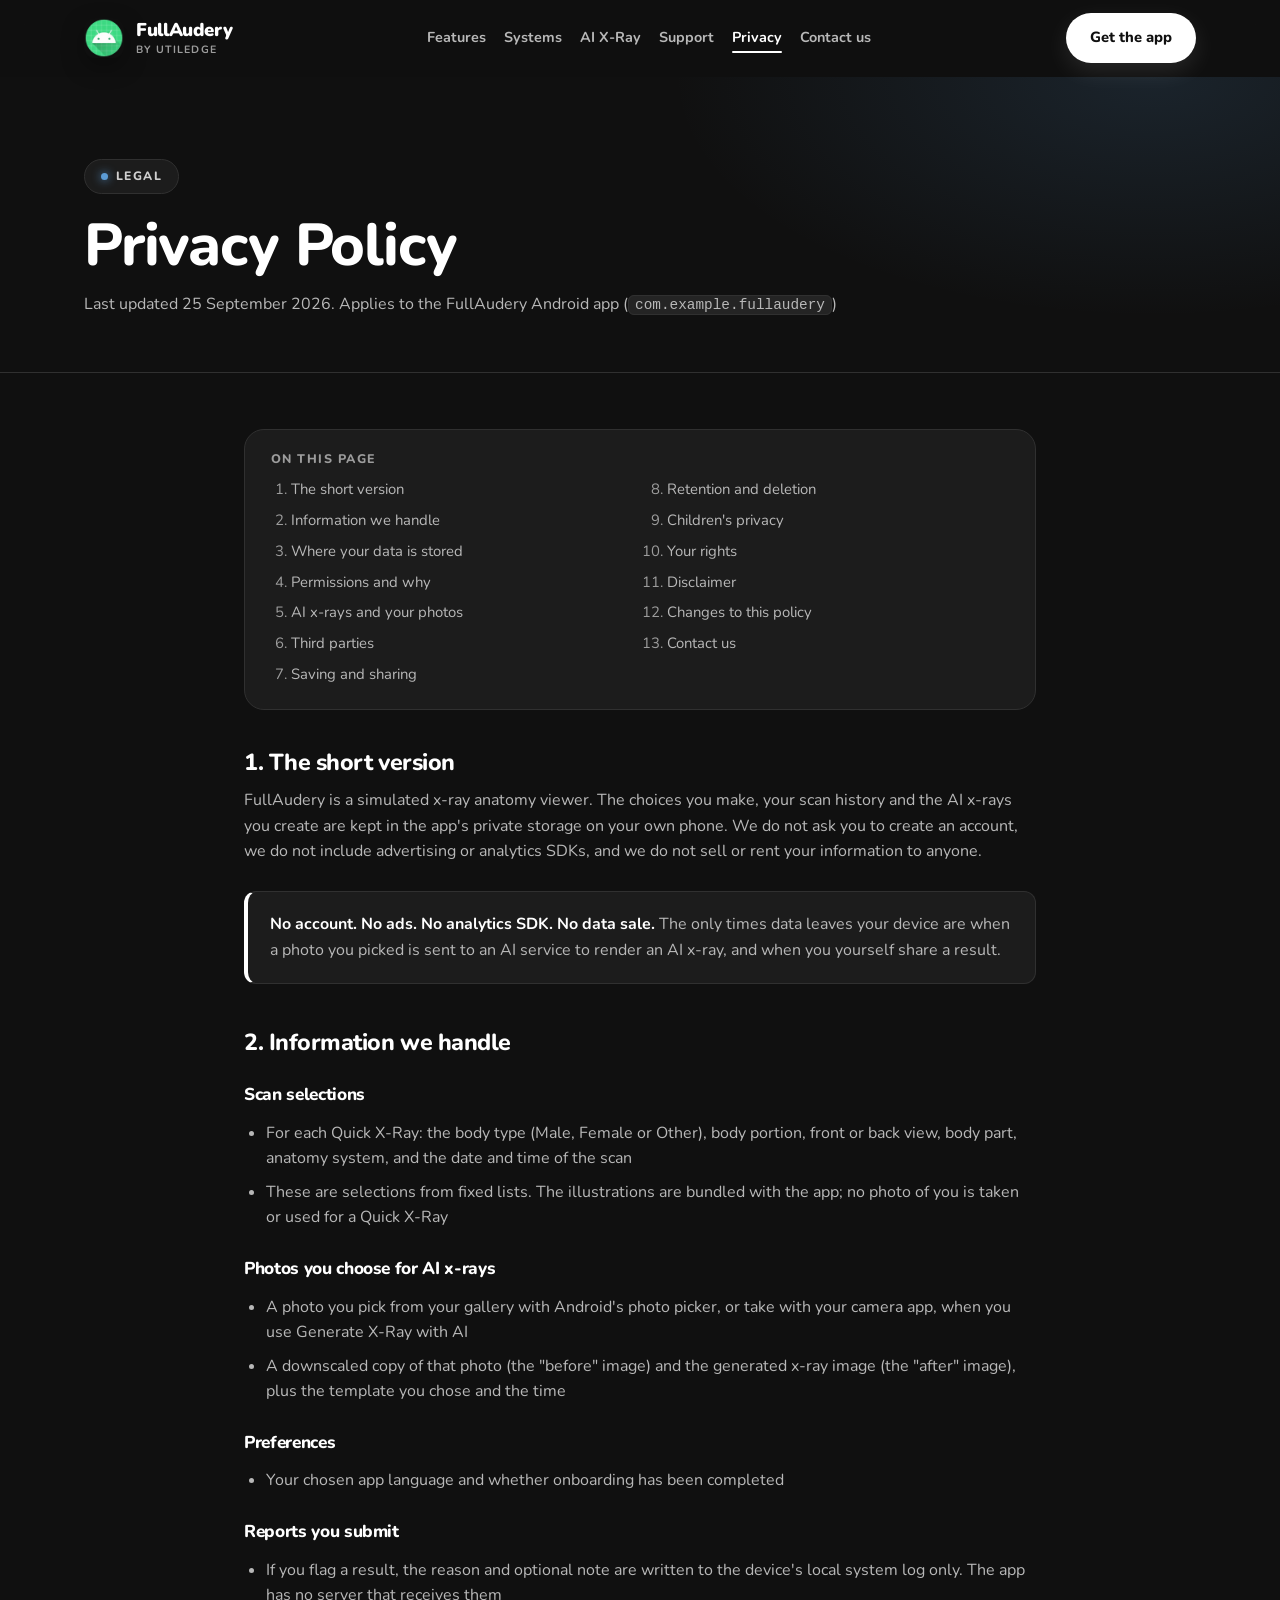
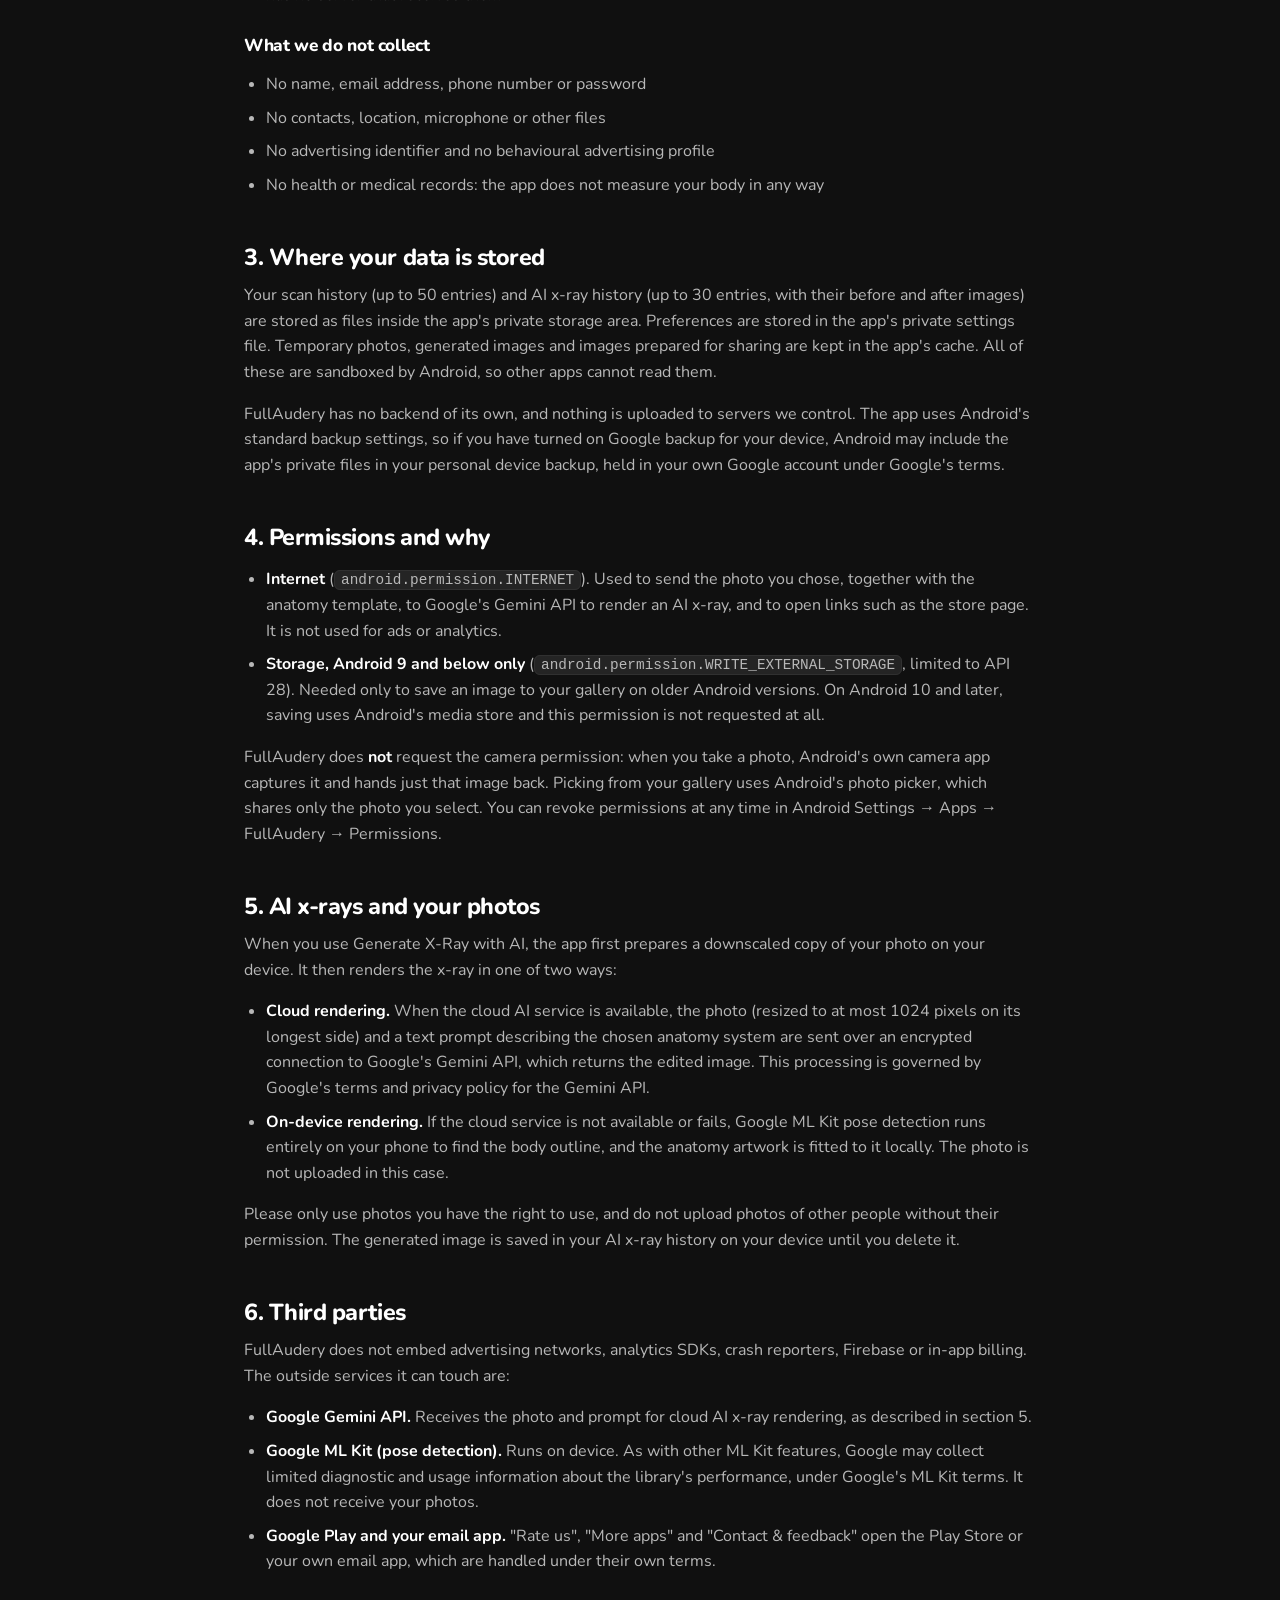
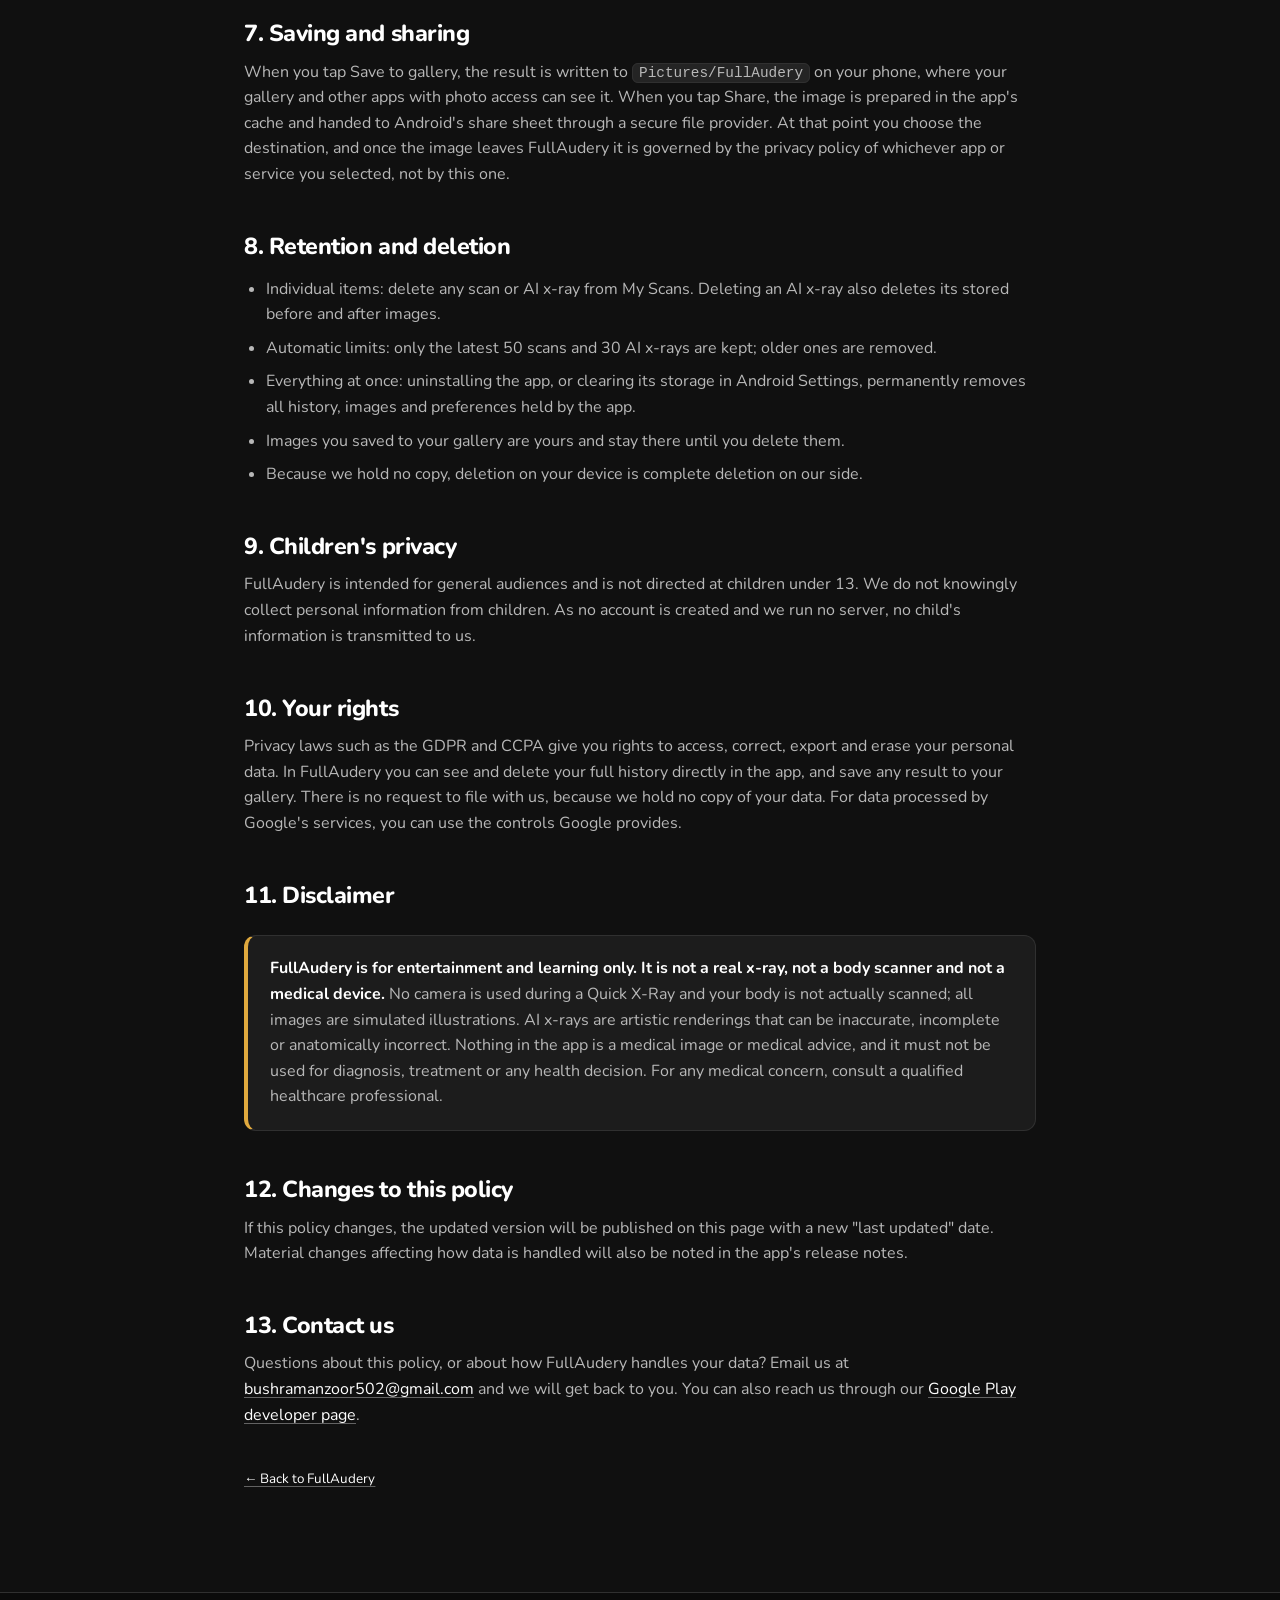
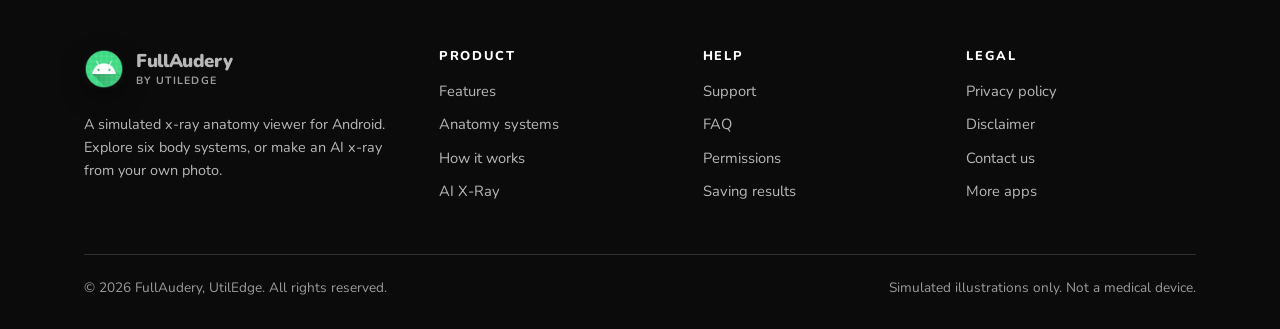
==== privacy.html @ 05b2e469 "Add FullAudery marketing website and privacy policy Co-Authored-By: Claude Opus 5.5 (1M context) <no" ====
<!DOCTYPE html>
<html lang="en">
<head>
<meta charset="utf-8">
<meta name="viewport" content="width=device-width, initial-scale=1">
<title>Privacy Policy for FullAudery</title>
<meta name="description" content="How FullAudery handles your data: scan history stored locally on your device, no account, no ads or analytics SDKs, and photos sent to an AI service only when you create an AI x-ray.">
<meta name="theme-color" content="#101010">
<meta name="color-scheme" content="dark">
<link rel="icon" href="assets/img/icons/launcher_round.png?v=1">
<link rel="apple-touch-icon" href="assets/img/icons/app_icon.png?v=1">
<meta property="og:type" content="article">
<meta property="og:title" content="Privacy Policy for FullAudery">
<meta property="og:description" content="What FullAudery stores, what it sends, and why.">
<meta property="og:image" content="assets/img/art/og.jpg?v=1">
<link rel="preconnect" href="https://fonts.googleapis.com">
<link rel="preconnect" href="https://fonts.gstatic.com" crossorigin>
<link href="https://fonts.googleapis.com/css2?family=Nunito:wght@400;500;600;700;800;900&amp;display=swap" rel="stylesheet">
<link rel="stylesheet" href="assets/css/style.css?v=1">
</head>
<body>

<a class="skip-link" href="#pp-summary">Skip to content</a>

<header class="site-header">
  <div class="wrap nav">
    <a class="brand" href="index.html">
      <img src="assets/img/icons/launcher_round.png?v=1" alt="" width="40" height="40">
      <span class="brand-name">FullAudery<small>by UtilEdge</small></span>
    </a>

    <nav aria-label="Main">
    <ul class="nav-links" id="navLinks">
      <li><a href="index.html#features">Features</a></li>
      <li><a href="index.html#screens">Systems</a></li>
      <li><a href="index.html#ai">AI X-Ray</a></li>
      <li><a href="index.html#support">Support</a></li>
      <li><a href="privacy.html" aria-current="page">Privacy</a></li>
      <li><a href="index.html#contact">Contact us</a></li>
    </ul>
    </nav>

    <div class="nav-cta">
      <a class="btn btn-primary btn-sm" href="https://play.google.com/store/apps/developer?id=UtilEdge" target="_blank" rel="noopener">Get the app</a>
      <button class="nav-toggle" type="button" aria-label="Menu" aria-controls="navLinks" aria-expanded="false"><span></span></button>
    </div>
  </div>
</header>

<main>

<section class="page-head" id="top">
  <div class="wrap">
    <span class="eyebrow">Legal</span>
    <h1>Privacy Policy</h1>
    <p>Last updated 25 September 2026. Applies to the FullAudery Android app
       (<code>com.example.fullaudery</code>)</p>
  </div>
</section>

<section style="padding-top:clamp(36px,5vw,56px);">
  <div class="wrap doc">

    <nav class="toc" aria-labelledby="toc-title">
      <h2 id="toc-title">On this page</h2>
      <ol>
        <li><a href="#pp-summary">The short version</a></li>
        <li><a href="#pp-collect">Information we handle</a></li>
        <li><a href="#pp-storage">Where your data is stored</a></li>
        <li><a href="#pp-permissions">Permissions and why</a></li>
        <li><a href="#pp-ai">AI x-rays and your photos</a></li>
        <li><a href="#pp-thirdparty">Third parties</a></li>
        <li><a href="#pp-sharing">Saving and sharing</a></li>
        <li><a href="#pp-retention">Retention and deletion</a></li>
        <li><a href="#pp-children">Children's privacy</a></li>
        <li><a href="#pp-rights">Your rights</a></li>
        <li><a href="#disclaimer">Disclaimer</a></li>
        <li><a href="#pp-changes">Changes to this policy</a></li>
        <li><a href="#pp-contact">Contact us</a></li>
      </ol>
    </nav>

    <h2 id="pp-summary">1. The short version</h2>
    <p>
      FullAudery is a simulated x-ray anatomy viewer. The choices you make, your scan history and the
      AI x-rays you create are kept in the app's private storage on your own phone. We do not ask you to
      create an account, we do not include advertising or analytics SDKs, and we do not sell or rent your
      information to anyone.
    </p>

    <div class="callout">
      <p><strong>No account. No ads. No analytics SDK. No data sale.</strong> The only times data leaves
      your device are when a photo you picked is sent to an AI service to render an AI x-ray, and when you
      yourself share a result.</p>
    </div>

    <h2 id="pp-collect">2. Information we handle</h2>

    <h3>Scan selections</h3>
    <ul>
      <li>For each Quick X-Ray: the body type (Male, Female or Other), body portion, front or back view,
          body part, anatomy system, and the date and time of the scan</li>
      <li>These are selections from fixed lists. The illustrations are bundled with the app; no photo of
          you is taken or used for a Quick X-Ray</li>
    </ul>

    <h3>Photos you choose for AI x-rays</h3>
    <ul>
      <li>A photo you pick from your gallery with Android's photo picker, or take with your camera app,
          when you use Generate X-Ray with AI</li>
      <li>A downscaled copy of that photo (the "before" image) and the generated x-ray image (the "after"
          image), plus the template you chose and the time</li>
    </ul>

    <h3>Preferences</h3>
    <ul>
      <li>Your chosen app language and whether onboarding has been completed</li>
    </ul>

    <h3>Reports you submit</h3>
    <ul>
      <li>If you flag a result, the reason and optional note are written to the device's local system log
          only. The app has no server that receives them</li>
    </ul>

    <h3>What we do not collect</h3>
    <ul>
      <li>No name, email address, phone number or password</li>
      <li>No contacts, location, microphone or other files</li>
      <li>No advertising identifier and no behavioural advertising profile</li>
      <li>No health or medical records: the app does not measure your body in any way</li>
    </ul>

    <h2 id="pp-storage">3. Where your data is stored</h2>
    <p>
      Your scan history (up to 50 entries) and AI x-ray history (up to 30 entries, with their before and
      after images) are stored as files inside the app's private storage area. Preferences are stored in the
      app's private settings file. Temporary photos, generated images and images prepared for sharing are
      kept in the app's cache. All of these are sandboxed by Android, so other apps cannot read them.
    </p>
    <p>
      FullAudery has no backend of its own, and nothing is uploaded to servers we control. The app
      uses Android's standard backup settings, so if you have turned on Google backup for your device,
      Android may include the app's private files in your personal device backup, held in your own
      Google account under Google's terms.
    </p>

    <h2 id="pp-permissions">4. Permissions and why</h2>
    <ul>
      <li><strong>Internet</strong> (<code>android.permission.INTERNET</code>). Used to send the photo you
          chose, together with the anatomy template, to Google's Gemini API to render an AI x-ray, and to
          open links such as the store page. It is not used for ads or analytics.</li>
      <li><strong>Storage, Android 9 and below only</strong>
          (<code>android.permission.WRITE_EXTERNAL_STORAGE</code>, limited to API 28). Needed only to save
          an image to your gallery on older Android versions. On Android 10 and later, saving uses
          Android's media store and this permission is not requested at all.</li>
    </ul>
    <p>
      FullAudery does <strong>not</strong> request the camera permission: when you take a photo, Android's
      own camera app captures it and hands just that image back. Picking from your gallery uses Android's
      photo picker, which shares only the photo you select. You can revoke permissions at any time in
      Android Settings → Apps → FullAudery → Permissions.
    </p>

    <h2 id="pp-ai">5. AI x-rays and your photos</h2>
    <p>
      When you use Generate X-Ray with AI, the app first prepares a downscaled copy of your photo on your
      device. It then renders the x-ray in one of two ways:
    </p>
    <ul>
      <li><strong>Cloud rendering.</strong> When the cloud AI service is available, the photo (resized to at
          most 1024 pixels on its longest side) and a text prompt describing the chosen anatomy system are
          sent over an encrypted connection to Google's Gemini API, which returns the edited image. This
          processing is governed by Google's terms and privacy policy for the Gemini API.</li>
      <li><strong>On-device rendering.</strong> If the cloud service is not available or fails, Google ML
          Kit pose detection runs entirely on your phone to find the body outline, and the anatomy artwork
          is fitted to it locally. The photo is not uploaded in this case.</li>
    </ul>
    <p>
      Please only use photos you have the right to use, and do not upload photos of other people without
      their permission. The generated image is saved in your AI x-ray history on your device until you delete it.
    </p>

    <h2 id="pp-thirdparty">6. Third parties</h2>
    <p>
      FullAudery does not embed advertising networks, analytics SDKs, crash reporters, Firebase or in-app
      billing. The outside services it can touch are:
    </p>
    <ul>
      <li><strong>Google Gemini API.</strong> Receives the photo and prompt for cloud AI x-ray rendering, as
          described in section 5.</li>
      <li><strong>Google ML Kit (pose detection).</strong> Runs on device. As with other ML Kit features,
          Google may collect limited diagnostic and usage information about the library's performance, under
          Google's ML Kit terms. It does not receive your photos.</li>
      <li><strong>Google Play and your email app.</strong> "Rate us", "More apps" and "Contact &amp;
          feedback" open the Play Store or your own email app, which are handled under their own terms.</li>
    </ul>

    <h2 id="pp-sharing">7. Saving and sharing</h2>
    <p>
      When you tap Save to gallery, the result is written to <code>Pictures/FullAudery</code> on your
      phone, where your gallery and other apps with photo access can see it. When you tap Share, the image is
      prepared in the app's cache and handed to Android's share sheet through a secure file provider. At that
      point you choose the destination, and once the image leaves FullAudery it is governed by the privacy
      policy of whichever app or service you selected, not by this one.
    </p>

    <h2 id="pp-retention">8. Retention and deletion</h2>
    <ul>
      <li>Individual items: delete any scan or AI x-ray from My Scans. Deleting an AI x-ray also deletes its
          stored before and after images.</li>
      <li>Automatic limits: only the latest 50 scans and 30 AI x-rays are kept; older ones are removed.</li>
      <li>Everything at once: uninstalling the app, or clearing its storage in Android Settings, permanently
          removes all history, images and preferences held by the app.</li>
      <li>Images you saved to your gallery are yours and stay there until you delete them.</li>
      <li>Because we hold no copy, deletion on your device is complete deletion on our side.</li>
    </ul>

    <h2 id="pp-children">9. Children's privacy</h2>
    <p>
      FullAudery is intended for general audiences and is not directed at children under 13. We do not
      knowingly collect personal information from children. As no account is created and we run no server,
      no child's information is transmitted to us.
    </p>

    <h2 id="pp-rights">10. Your rights</h2>
    <p>
      Privacy laws such as the GDPR and CCPA give you rights to access, correct, export and erase your
      personal data. In FullAudery you can see and delete your full history directly in the app, and save
      any result to your gallery. There is no request to file with us, because we hold no copy of your data.
      For data processed by Google's services, you can use the controls Google provides.
    </p>

    <h2 id="disclaimer">11. Disclaimer</h2>
    <div class="callout warn">
      <p>
        <strong>FullAudery is for entertainment and learning only. It is not a real x-ray, not a body
        scanner and not a medical device.</strong> No camera is used during a Quick X-Ray and your body is not
        actually scanned; all images are simulated illustrations. AI x-rays are artistic renderings that can
        be inaccurate, incomplete or anatomically incorrect. Nothing in the app is a medical image or medical
        advice, and it must not be used for diagnosis, treatment or any health decision. For any medical
        concern, consult a qualified healthcare professional.
      </p>
    </div>

    <h2 id="pp-changes">12. Changes to this policy</h2>
    <p>
      If this policy changes, the updated version will be published on this page with a new "last updated"
      date. Material changes affecting how data is handled will also be noted in the app's release notes.
    </p>

    <h2 id="pp-contact">13. Contact us</h2>
    <p>
      Questions about this policy, or about how FullAudery handles your data?
      Email us at <a href="mailto:bushramanzoor502@gmail.com">bushramanzoor502@gmail.com</a> and we
      will get back to you. You can also reach us through our
      <a href="https://play.google.com/store/apps/developer?id=UtilEdge" target="_blank" rel="noopener">Google Play developer page</a>.
    </p>

    <p class="note-small" style="margin-top:40px;">
      <a href="index.html">← Back to FullAudery</a>
    </p>

  </div>
</section>

</main>

<footer class="site-footer">
  <div class="wrap">
    <div class="footer-grid">
      <div>
        <a class="brand" href="index.html">
          <img src="assets/img/icons/launcher_round.png?v=1" alt="" width="40" height="40">
          <span class="brand-name">FullAudery<small>by UtilEdge</small></span>
        </a>
        <p class="footer-about">
          A simulated x-ray anatomy viewer for Android. Explore six body systems, or make an
          AI x-ray from your own photo.
        </p>
      </div>

      <div>
        <h2>Product</h2>
        <ul>
          <li><a href="index.html#features">Features</a></li>
          <li><a href="index.html#screens">Anatomy systems</a></li>
          <li><a href="index.html#how">How it works</a></li>
          <li><a href="index.html#ai">AI X-Ray</a></li>
        </ul>
      </div>

      <div>
        <h2>Help</h2>
        <ul>
          <li><a href="index.html#support">Support</a></li>
          <li><a href="index.html#faq">FAQ</a></li>
          <li><a href="index.html#permissions">Permissions</a></li>
          <li><a href="index.html#save">Saving results</a></li>
        </ul>
      </div>

      <div>
        <h2>Legal</h2>
        <ul>
          <li><a href="privacy.html">Privacy policy</a></li>
          <li><a href="privacy.html#disclaimer">Disclaimer</a></li>
          <li><a href="index.html#contact">Contact us</a></li>
          <li><a href="https://play.google.com/store/apps/developer?id=UtilEdge" target="_blank" rel="noopener">More apps</a></li>
        </ul>
      </div>
    </div>

    <div class="footer-bottom">
      <span>© <span data-year>2026</span> FullAudery, UtilEdge. All rights reserved.</span>
      <span>Simulated illustrations only. Not a medical device.</span>
    </div>
  </div>
</footer>

<a class="to-top" href="#top" aria-label="Back to top">↑</a>

<script src="assets/js/main.js?v=1"></script>
</body>
</html>
---- assets/css/style.css ----
/* =========================================================================
   FullAudery — website styles
   Palette mirrors the Android app (ui/theme/Color.kt + Theme.kt). The app
   ships one dark colour scheme (darkColorScheme), so the site is dark too;
   the one light surface is LightGrey, the app's "anatomyPanel".
   ========================================================================= */

:root {
  color-scheme: dark;

  /* Core app palette (Color.kt) */
  --near-black:  #101010;   /* NearBlack  - background */
  --dark-grey:   #1C1C1C;   /* DarkGrey   - surface / surfaceVariant */
  --border-grey: #303030;   /* BorderGrey - outline */
  --medium-grey: #B8B8B8;   /* MediumGrey - onSurfaceVariant / secondary */
  --light-grey:  #D0D0D0;   /* LightGrey  - tertiary / anatomyPanel */
  --white:       #FFFFFF;   /* PureWhite  - primary / onBackground */

  /* IllustrationColors - used ONLY on badges and art, like the app */
  --teal:    #3FA9A0;
  --coral:   #E8767A;
  --amber:   #E0A93E;
  --sky:     #5B9BD5;
  --violet:  #8B7BD8;
  --sage:    #6FAE7C;
  --crimson: #D64545;
  --tan:     #C98A54;

  /* Semantic aliases */
  --bg:        var(--near-black);
  --bg-deep:   #0B0B0B;
  --surface:   var(--dark-grey);
  --surface-2: #242424;
  --line:      var(--border-grey);
  --ink:       var(--white);
  --ink-soft:  var(--medium-grey);   /* 10.1:1 on #101010 */
  --muted:     #9C9C9C;              /*  7.0:1 on #101010 */

  --card-shadow:    0 22px 48px rgba(0, 0, 0, .55);
  --card-shadow-sm: 0 8px 22px rgba(0, 0, 0, .35);

  --radius-sm: 12px;
  --radius:    20px;
  --radius-lg: 28px;
  --radius-pill: 999px;

  --maxw: 1160px;
  --gutter: 24px;
}

/* ---------- Reset ---------- */
*, *::before, *::after { box-sizing: border-box; }
html { scroll-behavior: smooth; -webkit-text-size-adjust: 100%; }
body {
  margin: 0;
  font-family: "Nunito", -apple-system, BlinkMacSystemFont, "Segoe UI", Roboto, "Helvetica Neue", Arial, sans-serif;
  color: var(--ink);
  background: var(--bg);
  line-height: 1.6;
  font-size: 16px;
  overflow-x: hidden;
}
img { max-width: 100%; height: auto; display: block; }
a { color: var(--white); text-decoration: underline; text-decoration-color: rgba(255,255,255,.35); text-underline-offset: 3px; }
a:hover { text-decoration-color: var(--white); }
.nav-links a, .brand, .btn, .site-footer a, .toc a, .to-top, .skip-link, .contact-address { text-decoration: none; }

h1, h2, h3, h4 { margin: 0 0 .5em; line-height: 1.15; font-weight: 800; letter-spacing: -.02em; }
h1 { font-size: clamp(2.2rem, 5.4vw, 3.7rem); }
h2 { font-size: clamp(1.75rem, 3.6vw, 2.6rem); }
h3 { font-size: 1.2rem; }
p  { margin: 0 0 1em; }
code { font-size: .9em; background: var(--surface-2); border: 1px solid var(--line); padding: 1px 6px; border-radius: 6px; word-break: break-all; }

:focus-visible { outline: 3px solid var(--white); outline-offset: 3px; border-radius: 6px; }

/* ---------- Layout helpers ---------- */
.wrap { width: 100%; max-width: var(--maxw); margin-inline: auto; padding-inline: var(--gutter); }
section { padding: clamp(56px, 8vw, 104px) 0; }
.section-head { text-align: center; max-width: 680px; margin: 0 auto clamp(32px, 5vw, 56px); }
.section-head p { color: var(--ink-soft); font-size: 1.05rem; margin-bottom: 0; }

.eyebrow {
  display: inline-flex; align-items: center; gap: 8px;
  background: var(--surface); color: var(--light-grey);
  font-size: .76rem; font-weight: 800; letter-spacing: .12em; text-transform: uppercase;
  padding: 7px 16px; border-radius: var(--radius-pill);
  margin-bottom: 18px; border: 1px solid var(--line);
}
.eyebrow::before { content: ""; width: 7px; height: 7px; border-radius: 50%; background: var(--sky); box-shadow: 0 0 10px var(--sky); }
.lede { font-size: 1.14rem; color: var(--ink-soft); }

/* ---------- Buttons (primary = PureWhite on NearBlack, like the app) ---------- */
.btn {
  display: inline-flex; align-items: center; justify-content: center; gap: 10px;
  font: inherit; font-weight: 800; font-size: 1rem;
  padding: 15px 30px; border-radius: var(--radius-pill);
  border: 2px solid transparent; cursor: pointer;
  transition: transform .18s ease, box-shadow .18s ease, background .18s ease, color .18s ease, border-color .18s ease;
  white-space: nowrap;
}
.btn-primary { background: var(--white); color: var(--near-black); border: 0; padding: 17px 32px; box-shadow: 0 8px 24px rgba(255,255,255,.10); }
.btn-primary:hover { transform: translateY(-2px); background: var(--light-grey); color: var(--near-black); box-shadow: 0 12px 30px rgba(255,255,255,.16); }
.btn-ghost { background: var(--surface); color: var(--white); border-color: var(--line); }
.btn-ghost:hover { transform: translateY(-2px); border-color: var(--medium-grey); color: var(--white); }
.btn-sm { padding: 11px 22px; font-size: .92rem; }
.btn-primary.btn-sm { padding: 13px 24px; }

/* ---------- Header ---------- */
.site-header {
  position: sticky; top: 0; z-index: 60;
  background: rgba(16, 16, 16, .82);
  backdrop-filter: saturate(160%) blur(14px);
  -webkit-backdrop-filter: saturate(160%) blur(14px);
  border-bottom: 1px solid transparent;
  transition: border-color .25s ease, box-shadow .25s ease;
}
.site-header.is-stuck { border-bottom-color: var(--line); box-shadow: 0 8px 24px rgba(0,0,0,.4); }
.nav { display: flex; align-items: center; justify-content: space-between; gap: 16px; min-height: 76px; }
.brand { display: inline-flex; align-items: center; gap: 12px; color: var(--ink); font-weight: 900; font-size: 1.16rem; letter-spacing: -.02em; flex: 0 0 auto; }
.brand img { width: 40px; height: 40px; border-radius: 11px; box-shadow: var(--card-shadow-sm); }
.brand-name { display: block; line-height: 1.15; white-space: nowrap; }
.brand-name small { display: block; margin-top: 2px; font-size: .66rem; font-weight: 700; color: var(--muted); letter-spacing: .1em; text-transform: uppercase; }

.nav-links { display: flex; align-items: center; gap: 26px; list-style: none; margin: 0; padding: 0; }
.nav-links a { color: var(--ink-soft); font-weight: 700; font-size: .95rem; position: relative; white-space: nowrap; }
.nav-links a::after { content: ""; position: absolute; left: 0; right: 100%; bottom: -6px; height: 2px; background: var(--white); border-radius: 2px; transition: right .22s ease; }
.nav-links a:hover, .nav-links a[aria-current="page"] { color: var(--ink); }
.nav-links a:hover::after, .nav-links a[aria-current="page"]::after { right: 0; }
.nav-cta { display: flex; align-items: center; gap: 12px; }

.nav-toggle { display: none; background: var(--surface); border: 1px solid var(--line); width: 44px; height: 44px; border-radius: 12px; cursor: pointer; align-items: center; justify-content: center; }
.nav-toggle span { display: block; width: 19px; height: 2px; background: var(--ink); border-radius: 2px; position: relative; transition: background .2s; }
.nav-toggle span::before, .nav-toggle span::after { content: ""; position: absolute; left: 0; width: 19px; height: 2px; background: var(--ink); border-radius: 2px; transition: transform .22s ease, top .22s ease; }
.nav-toggle span::before { top: -6px; }
.nav-toggle span::after  { top: 6px; }
.nav-toggle[aria-expanded="true"] span { background: transparent; }
.nav-toggle[aria-expanded="true"] span::before { top: 0; transform: rotate(45deg); }
.nav-toggle[aria-expanded="true"] span::after  { top: 0; transform: rotate(-45deg); }

/* ---------- Hero ---------- */
.hero { position: relative; padding-top: clamp(40px, 6vw, 72px); padding-bottom: clamp(56px, 8vw, 96px); overflow: hidden;
  background:
    radial-gradient(900px 520px at 85% 10%, rgba(91,155,213,.16), transparent 60%),
    radial-gradient(700px 480px at 0% 100%, rgba(139,123,216,.10), transparent 60%),
    var(--bg); }
.hero::before { /* faint scan grid */
  content: ""; position: absolute; inset: 0; pointer-events: none; opacity: .5;
  background-image: linear-gradient(rgba(255,255,255,.035) 1px, transparent 1px), linear-gradient(90deg, rgba(255,255,255,.035) 1px, transparent 1px);
  background-size: 44px 44px;
  -webkit-mask-image: radial-gradient(ellipse at 70% 40%, #000 20%, transparent 70%);
          mask-image: radial-gradient(ellipse at 70% 40%, #000 20%, transparent 70%);
}
.hero-grid { position: relative; z-index: 2; display: grid; grid-template-columns: 1.05fr .95fr; gap: clamp(28px, 5vw, 64px); align-items: center; }
.hero h1 { margin-bottom: .35em; }
.hero h1 .accent { background: linear-gradient(90deg, var(--white), var(--sky)); -webkit-background-clip: text; background-clip: text; color: transparent; }
.hero-actions { display: flex; flex-wrap: wrap; gap: 14px; margin: 28px 0 24px; }
.hero-points { list-style: none; margin: 0; padding: 0; display: flex; flex-wrap: wrap; gap: 10px 22px; }
.hero-points li { display: flex; align-items: center; gap: 8px; font-size: .93rem; font-weight: 700; color: var(--ink-soft); }
.hero-points li::before { content: "✓"; display: grid; place-items: center; width: 20px; height: 20px; border-radius: 50%; background: var(--surface-2); border: 1px solid var(--line); color: var(--white); font-size: .7rem; font-weight: 900; }
.hero-stats { display: flex; gap: 30px; margin-top: 34px; flex-wrap: wrap; }
.hero-stats .stat strong { display: block; font-size: 1.7rem; color: var(--white); letter-spacing: -.03em; }
.hero-stats .stat span { font-size: .84rem; color: var(--muted); font-weight: 700; }

/* ---------- Phone frame ---------- */
.phone { position: relative; width: 100%; max-width: 310px; margin-inline: auto; background: #050505; border-radius: 42px; padding: 10px;
  box-shadow: 0 34px 70px rgba(0,0,0,.7), 0 0 0 1px var(--line), 0 0 60px rgba(91,155,213,.12); }
.phone::before { content: ""; position: absolute; top: 18px; left: 50%; transform: translateX(-50%); width: 92px; height: 7px; border-radius: 99px; background: rgba(255,255,255,.18); z-index: 3; }
.phone img { width: 100%; border-radius: 33px; display: block; aspect-ratio: 2 / 3; object-fit: cover; }
.phone-hero { transform: rotate(-1.4deg); }
.phone-float { animation: floaty 6.5s ease-in-out infinite; }
@keyframes floaty { 0%, 100% { transform: rotate(-1.4deg) translateY(0); } 50% { transform: rotate(-1.4deg) translateY(-14px); } }

/* scanning line over the hero phone */
.scanline { position: absolute; left: 10px; right: 10px; top: 10px; bottom: 10px; border-radius: 33px; overflow: hidden; pointer-events: none; z-index: 2; }
.scanline::after { content: ""; position: absolute; left: 0; right: 0; height: 70px; top: -70px;
  background: linear-gradient(180deg, transparent, rgba(91,155,213,.35) 80%, rgba(255,255,255,.8) 100%);
  animation: scan 4.2s cubic-bezier(.45,0,.55,1) infinite; }
@keyframes scan { 0% { top: -70px; } 100% { top: 100%; } }

.hero-badge { position: absolute; z-index: 5; background: rgba(28,28,28,.92); border: 1px solid var(--line); border-radius: 16px; padding: 11px 15px; box-shadow: var(--card-shadow); display: flex; align-items: center; gap: 10px; backdrop-filter: blur(8px); text-align: left; }
.hero-badge img { width: 32px; height: 32px; object-fit: contain; }
.hero-badge b { display: block; font-size: .95rem; line-height: 1.1; }
.hero-badge small { color: var(--muted); font-size: .72rem; font-weight: 700; }
.badge-a { top: 14%; left: -26px; }
.badge-b { bottom: 14%; right: -22px; }

/* ---------- Feature grid ---------- */
.feature-grid { display: grid; grid-template-columns: repeat(3, minmax(0, 1fr)); grid-auto-rows: 1fr; gap: 22px; }
.f-card { background: var(--surface); border: 1px solid var(--line); border-radius: var(--radius); padding: 26px 24px; box-shadow: var(--card-shadow-sm);
  transition: transform .22s ease, box-shadow .22s ease, border-color .22s ease; position: relative; overflow: hidden; display: flex; flex-direction: column; }
.f-card::after { content: ""; position: absolute; inset: auto -40px -60px auto; width: 150px; height: 150px; border-radius: 50%; background: var(--accent, var(--sky)); opacity: .08; transition: transform .3s ease, opacity .3s ease; }
.f-card:hover { transform: translateY(-6px); box-shadow: var(--card-shadow); border-color: var(--accent, var(--medium-grey)); }
.f-card:hover::after { transform: scale(1.18); opacity: .14; }
.f-card > * { position: relative; z-index: 1; }
.f-icon { width: 56px; height: 56px; border-radius: 17px; display: grid; place-items: center; margin-bottom: 18px;
  background: color-mix(in srgb, var(--accent, var(--sky)) 18%, var(--surface)); border: 1px solid color-mix(in srgb, var(--accent, var(--sky)) 40%, transparent); color: var(--accent, var(--sky)); }
.f-icon img { width: 100%; height: 100%; max-width: 40px; max-height: 40px; object-fit: contain; }
.f-icon svg { width: 28px; height: 28px; }
.f-card h3 { margin-bottom: .4em; }
.f-card p { color: var(--ink-soft); font-size: .95rem; margin-bottom: 16px; }
.f-tag { display: inline-block; margin-top: auto; align-self: flex-start;
  font-size: .72rem; font-weight: 900; letter-spacing: .08em; text-transform: uppercase; color: var(--light-grey);
  background: var(--surface-2); border: 1px solid var(--line); padding: 5px 12px; border-radius: var(--radius-pill); }

.t-teal   { --accent: var(--teal); }
.t-coral  { --accent: var(--coral); }
.t-amber  { --accent: var(--amber); }
.t-sky    { --accent: var(--sky); }
.t-violet { --accent: var(--violet); }
.t-sage   { --accent: var(--sage); }
.t-crimson{ --accent: var(--crimson); }
.t-tan    { --accent: var(--tan); }

/* ---------- Anatomy systems showcase (LightGrey anatomy panel, as in the app) ---------- */
.screens { background: linear-gradient(180deg, var(--bg) 0%, var(--bg-deep) 100%); }
.screens .wrap { max-width: 1240px; }
.screens-grid { display: flex; flex-wrap: wrap; justify-content: center; align-items: flex-start; gap: 24px; }
.screen-item { margin: 0; text-align: center; flex: 0 1 calc((100% - 5 * 24px) / 6); max-width: 190px; min-width: 0; }
.panel { background: var(--light-grey); border-radius: 22px; padding: 12px 8px 4px; border: 1px solid var(--line); box-shadow: var(--card-shadow-sm); transition: transform .22s ease; }
.screen-item:hover .panel { transform: translateY(-5px); }
.panel img { width: 100%; aspect-ratio: 390 / 648; object-fit: contain; }
.screen-item figcaption { margin-top: 14px; }
.screen-item h3 { margin: 0 0 3px; font-size: 1rem; display: flex; align-items: center; justify-content: center; gap: 7px; }
.screen-item h3 .sw { width: 9px; height: 9px; border-radius: 50%; background: var(--accent); }
.screen-item p { color: var(--muted); font-size: .84rem; margin: 0; min-height: 2.6em; }

/* ---------- Compare (before / after slider) ---------- */
.compare { position: relative; max-width: 330px; margin-inline: auto; border-radius: 28px; overflow: hidden; background: var(--light-grey); border: 1px solid var(--line); box-shadow: var(--card-shadow); aspect-ratio: 390 / 648; user-select: none; }
.compare img { position: absolute; inset: 0; width: 100%; height: 100% !important; object-fit: contain; }
.compare .after { clip-path: inset(0 0 0 var(--pos, 50%)); }
.compare .divider { position: absolute; top: 0; bottom: 0; left: var(--pos, 50%); width: 2px; background: var(--near-black); transform: translateX(-1px); pointer-events: none; }
.compare .divider::after { content: "⟷"; position: absolute; top: 50%; left: 50%; transform: translate(-50%, -50%); width: 38px; height: 38px; border-radius: 50%; background: var(--near-black); color: var(--white); display: grid; place-items: center; font-weight: 900; border: 2px solid var(--white); }
.compare input[type=range] { position: absolute; inset: 0; width: 100%; height: 100%; opacity: 0; cursor: ew-resize; margin: 0; z-index: 4; }
.compare:focus-within { outline: 3px solid var(--white); outline-offset: 4px; }
.compare-tag { position: absolute; top: 12px; z-index: 3; font-size: .7rem; font-weight: 900; letter-spacing: .08em; text-transform: uppercase; background: rgba(16,16,16,.85); color: var(--white); padding: 4px 10px; border-radius: 99px; pointer-events: none; }
.compare-tag.l { left: 12px; } .compare-tag.r { right: 12px; }

/* ---------- Split / how-it-works ---------- */
.split { display: grid; grid-template-columns: 1fr 1fr; gap: clamp(30px, 5vw, 70px); align-items: center; }
.steps { list-style: none; margin: 0; padding: 0; counter-reset: step; }
.steps li { counter-increment: step; position: relative; padding-left: 62px; margin-bottom: 30px; }
.steps li:last-child { margin-bottom: 0; }
.steps li::before { content: counter(step); position: absolute; left: 0; top: 0; width: 42px; height: 42px; border-radius: 14px; background: var(--white); color: var(--near-black); font-weight: 900; display: grid; place-items: center; box-shadow: 0 8px 18px rgba(0,0,0,.4); }
.steps li::after { content: ""; position: absolute; left: 21px; top: 50px; bottom: -30px; width: 2px; background: var(--line); }
.steps li:last-child::after { display: none; }
.steps h3 { margin-bottom: .25em; font-size: 1.08rem; }
.steps p { color: var(--ink-soft); font-size: .95rem; margin: 0; }

/* ---------- Tables / cards ---------- */
.range-card { background: var(--surface); border: 1px solid var(--line); border-radius: var(--radius); padding: 26px 24px; box-shadow: var(--card-shadow-sm); }
.range-card h3 { display: flex; align-items: center; gap: 10px; }
.range-card table { width: 100%; border-collapse: collapse; font-size: .92rem; margin-top: 10px; }
.range-card th, .range-card td { text-align: left; padding: 10px 12px 10px 0; border-bottom: 1px solid var(--line); vertical-align: top; }
.range-card th { color: var(--muted); font-weight: 800; font-size: .76rem; text-transform: uppercase; letter-spacing: .08em; }
.range-card tr:last-child td { border-bottom: 0; }
.range-card td:first-child { font-weight: 800; color: var(--ink); }
.range-card td:last-child { color: var(--ink-soft); }
.note-small { font-size: .84rem; color: var(--muted); margin: 14px 0 0; }

/* ---------- Disclaimer band ---------- */
.disclaimer-band { border: 1px solid color-mix(in srgb, var(--amber) 45%, var(--line)); background: color-mix(in srgb, var(--amber) 7%, var(--surface)); border-radius: var(--radius-lg); padding: clamp(26px, 4vw, 40px); display: grid; grid-template-columns: auto 1fr; gap: 22px; align-items: start; }
.disclaimer-band .ico { width: 52px; height: 52px; border-radius: 16px; display: grid; place-items: center; background: color-mix(in srgb, var(--amber) 20%, var(--surface)); color: var(--amber); }
.disclaimer-band .ico svg { width: 28px; height: 28px; }
.disclaimer-band h2 { font-size: clamp(1.3rem, 2.4vw, 1.7rem); }
.disclaimer-band p { color: var(--ink-soft); }
.disclaimer-band p:last-child { margin-bottom: 0; }

/* ---------- Privacy band ---------- */
.band { background: linear-gradient(135deg, #1C1C1C, #141414 60%, #0E0E0E); color: var(--white); border: 1px solid var(--line); border-radius: var(--radius-lg); padding: clamp(34px, 5vw, 60px); box-shadow: var(--card-shadow); position: relative; overflow: hidden; }
.band::before { content: ""; position: absolute; inset: -40% -20% auto auto; width: 460px; height: 460px; border-radius: 50%; background: radial-gradient(circle, rgba(91,155,213,.16), transparent 70%); }
.band > * { position: relative; z-index: 1; }
.band p { color: var(--ink-soft); }
.band-points { display: grid; grid-template-columns: repeat(auto-fit, minmax(220px, 1fr)); gap: 22px; margin-top: 34px; }
.band-points div { background: rgba(255,255,255,.04); border: 1px solid var(--line); border-radius: var(--radius-sm); padding: 20px; }
.band-points h3 { font-size: 1rem; margin-bottom: .3em; }
.band-points p { font-size: .9rem; margin: 0; }

/* ---------- FAQ ---------- */
.faq { max-width: 820px; margin-inline: auto; }
.faq details { background: var(--surface); border: 1px solid var(--line); border-radius: var(--radius-sm); margin-bottom: 14px; overflow: hidden; }
.faq summary { cursor: pointer; padding: 20px 58px 20px 22px; font-weight: 800; position: relative; list-style: none; }
.faq summary::-webkit-details-marker { display: none; }
.faq summary::after { content: "+"; position: absolute; right: 22px; top: 50%; transform: translateY(-50%); width: 26px; height: 26px; border-radius: 50%; background: var(--surface-2); border: 1px solid var(--line); color: var(--white); display: grid; place-items: center; font-size: 1.1rem; font-weight: 900; transition: transform .2s ease; }
.faq details[open] summary::after { content: "−"; transform: translateY(-50%) rotate(180deg); }
.faq details p { padding: 0 22px 20px; color: var(--ink-soft); margin: 0; font-size: .96rem; }

/* ---------- Final CTA ---------- */
.cta-final { text-align: center; }
.cta-final .inner { background: var(--surface); border: 1px solid var(--line); border-radius: var(--radius-lg); padding: clamp(36px, 6vw, 68px); box-shadow: var(--card-shadow); position: relative; overflow: hidden; }
.cta-final .inner::before { content: ""; position: absolute; inset: auto auto -140px -90px; width: 340px; height: 340px; border-radius: 50%; background: radial-gradient(circle, rgba(139,123,216,.18), transparent 70%); }
.cta-final .inner > * { position: relative; z-index: 1; }
.cta-final img.mark { width: 80px; height: 80px; border-radius: 22px; margin: 0 auto 20px; box-shadow: var(--card-shadow); }
.cta-final .hero-actions { justify-content: center; }

/* ---------- Footer ---------- */
.site-footer { background: var(--bg-deep); border-top: 1px solid var(--line); color: var(--ink-soft); padding: 56px 0 30px; font-size: .92rem; }
.footer-grid { display: grid; grid-template-columns: 1.4fr 1fr 1fr 1fr; gap: 34px; }
.site-footer h2 { color: var(--white); font-size: .8rem; letter-spacing: .12em; text-transform: uppercase; margin-bottom: 16px; }
.site-footer ul { list-style: none; margin: 0; padding: 0; }
.site-footer li { margin-bottom: 10px; }
.site-footer a { color: var(--ink-soft); }
.site-footer a:hover { color: var(--white); }
.footer-about { max-width: 320px; margin-top: 16px; font-size: .9rem; }
.footer-bottom { margin-top: 40px; padding-top: 22px; border-top: 1px solid var(--line); display: flex; justify-content: space-between; gap: 16px; flex-wrap: wrap; font-size: .85rem; color: var(--muted); }

/* ---------- Legal / doc pages ---------- */
.page-head { background: radial-gradient(800px 400px at 90% 0%, rgba(91,155,213,.14), transparent 60%), var(--bg); padding: clamp(46px, 7vw, 82px) 0 clamp(34px, 5vw, 54px); position: relative; overflow: hidden; border-bottom: 1px solid var(--line); }
.page-head h1 { margin-bottom: .2em; }
.page-head p { color: var(--ink-soft); margin: 0; }
.doc { max-width: 840px; margin-inline: auto; }
.doc h2 { font-size: 1.45rem; margin-top: 2em; }
.doc h3 { font-size: 1.08rem; margin-top: 1.6em; }
.doc ul { padding-left: 22px; color: var(--ink-soft); }
.doc li { margin-bottom: 8px; }
.doc p { color: var(--ink-soft); }
.doc strong { color: var(--ink); }
.doc .callout { background: var(--surface); border: 1px solid var(--line); border-left: 4px solid var(--white); border-radius: var(--radius-sm); padding: 20px 22px; margin: 26px 0; }
.doc .callout.warn { border-left-color: var(--amber); }
.doc .callout p:last-child { margin-bottom: 0; }
.toc { background: var(--surface); border: 1px solid var(--line); border-radius: var(--radius); padding: 22px 26px; margin-bottom: 40px; }
.toc h2 { margin: 0 0 12px !important; font-size: .78rem !important; letter-spacing: .12em; text-transform: uppercase; color: var(--muted); }
.toc ol { margin: 0; padding-left: 20px; columns: 2; column-gap: 34px; color: var(--muted); }
.toc li { margin-bottom: 7px; font-size: .93rem; }
.toc a { color: var(--ink-soft); }
.toc a:hover { color: var(--white); }
.doc > h2#pp-summary { margin-top: 0; }

.support-grid { display: grid; grid-template-columns: repeat(auto-fit, minmax(260px, 1fr)); gap: 22px; }
.support-grid .f-card p { margin-bottom: 0; }

/* ---------- Contact ---------- Two actions, centred as a pair. */
.contact-card { max-width: 660px; margin-inline: auto; background: var(--surface); border: 1px solid var(--line); border-radius: var(--radius-lg); box-shadow: var(--card-shadow); padding: clamp(32px, 5vw, 52px); text-align: center; }
.contact-mark { width: 68px; height: 68px; border-radius: 19px; margin: 0 auto 20px; box-shadow: var(--card-shadow-sm); }
.contact-label { font-size: .74rem; font-weight: 900; letter-spacing: .12em; text-transform: uppercase; color: var(--muted); margin: 0 0 8px; }
.contact-address { display: inline-block; font-size: clamp(1.05rem, 2.6vw, 1.45rem); font-weight: 900; letter-spacing: -.02em; color: var(--ink); margin: 0 0 28px; word-break: break-all; border-bottom: 2px solid var(--line); padding-bottom: 4px; transition: border-color .18s ease; }
.contact-address:hover { border-color: var(--white); }
.contact-actions { display: flex; flex-wrap: wrap; gap: 14px; justify-content: center; align-items: center; margin-bottom: 20px; }
.contact-actions .btn { min-width: 210px; }
.contact-card .note-small { margin: 0; }
.contact-card .note-small.is-copied { color: var(--white); font-weight: 800; }

/* ---------- Anchors, skip link, back to top ---------- */
section[id], .doc h2[id], .f-card[id], .range-card[id] { scroll-margin-top: 96px; }
.skip-link { position: absolute; left: -9999px; top: 0; z-index: 100; background: var(--white); color: var(--near-black); padding: 12px 20px; border-radius: 0 0 var(--radius-sm) 0; font-weight: 800; }
.skip-link:focus { left: 0; }
.to-top { position: fixed; right: 22px; bottom: 22px; z-index: 55; width: 48px; height: 48px; border-radius: 50%; display: grid; place-items: center; background: var(--surface); color: var(--white); border: 1px solid var(--line); box-shadow: var(--card-shadow); font-size: 1.15rem; font-weight: 900; line-height: 1; opacity: 0; visibility: hidden; transform: translateY(12px); transition: opacity .25s ease, transform .25s ease, visibility .25s; }
.to-top.show { opacity: 1; visibility: visible; transform: none; }
.to-top:hover { background: var(--white); color: var(--near-black); }

/* ---------- Reveal on scroll ---------- */
.reveal { opacity: 0; transform: translateY(22px); transition: opacity .6s ease, transform .6s ease; }
.reveal.in { opacity: 1; transform: none; }
@media (prefers-reduced-motion: reduce) {
  .reveal { opacity: 1; transform: none; transition: none; }
  .phone-float, .scanline::after { animation: none; }
  html { scroll-behavior: auto; }
}

/* ---------- Responsive ---------- */
@media (max-width: 1300px) { .nav-links { gap: 18px; } .nav-links a { font-size: .9rem; } }
@media (max-width: 1150px) { .nav-links { gap: 14px; } .nav-links a { font-size: .85rem; } .brand img { width: 36px; height: 36px; } }
@media (max-width: 1100px) {
  .screens .wrap { max-width: 840px; }
  .screen-item { flex-basis: calc((100% - 2 * 24px) / 3); max-width: 220px; }
}
@media (max-width: 1000px) { .nav-cta .btn { padding: 9px 16px; font-size: .85rem; } }
@media (max-width: 980px) {
  .hero-grid { grid-template-columns: 1fr; text-align: center; }
  .hero-actions, .hero-points, .hero-stats { justify-content: center; }
  .hero-media { order: -1; }
  .split { grid-template-columns: 1fr; }
  .footer-grid { grid-template-columns: 1fr 1fr; }
  .toc ol { columns: 1; }
}
@media (max-width: 900px) { .feature-grid { grid-template-columns: repeat(2, minmax(0, 1fr)); } }
@media (max-width: 760px) {
  :root { --gutter: 16px; }
  .nav-toggle { display: inline-flex; }
  .nav-links { position: absolute; top: 76px; left: 0; right: 0; flex-direction: column; align-items: stretch; gap: 0; background: var(--surface); border-top: 1px solid var(--line); border-bottom: 1px solid var(--line); box-shadow: 0 16px 30px rgba(0,0,0,.5); padding: 8px 18px 16px; display: none; }
  .nav-links.open { display: flex; }
  .nav-links li { border-bottom: 1px solid var(--line); }
  .nav-links li:last-child { border-bottom: 0; }
  .nav-links a { display: block; padding: 15px 2px; font-size: 1rem; }
  .nav-links a::after { display: none; }
  .nav-cta .btn { display: none; }
  .badge-a { left: -4px; } .badge-b { right: -4px; }
  .hero-stats { gap: 22px; }
  .footer-grid { grid-template-columns: 1fr; }
  section[id] { scroll-margin-top: 84px; }
  .to-top { right: 14px; bottom: 14px; width: 44px; height: 44px; }
  .disclaimer-band { grid-template-columns: 1fr; }
}
@media (max-width: 680px) {
  .screens-grid { gap: 16px; }
  .screen-item { flex-basis: calc((100% - 16px) / 2); max-width: none; }
}
@media (max-width: 560px) {
  .feature-grid { grid-template-columns: 1fr; }
  .contact-actions { flex-direction: column; }
  .contact-actions .btn { width: 100%; min-width: 0; }
  .hero-actions .btn { width: 100%; }
}
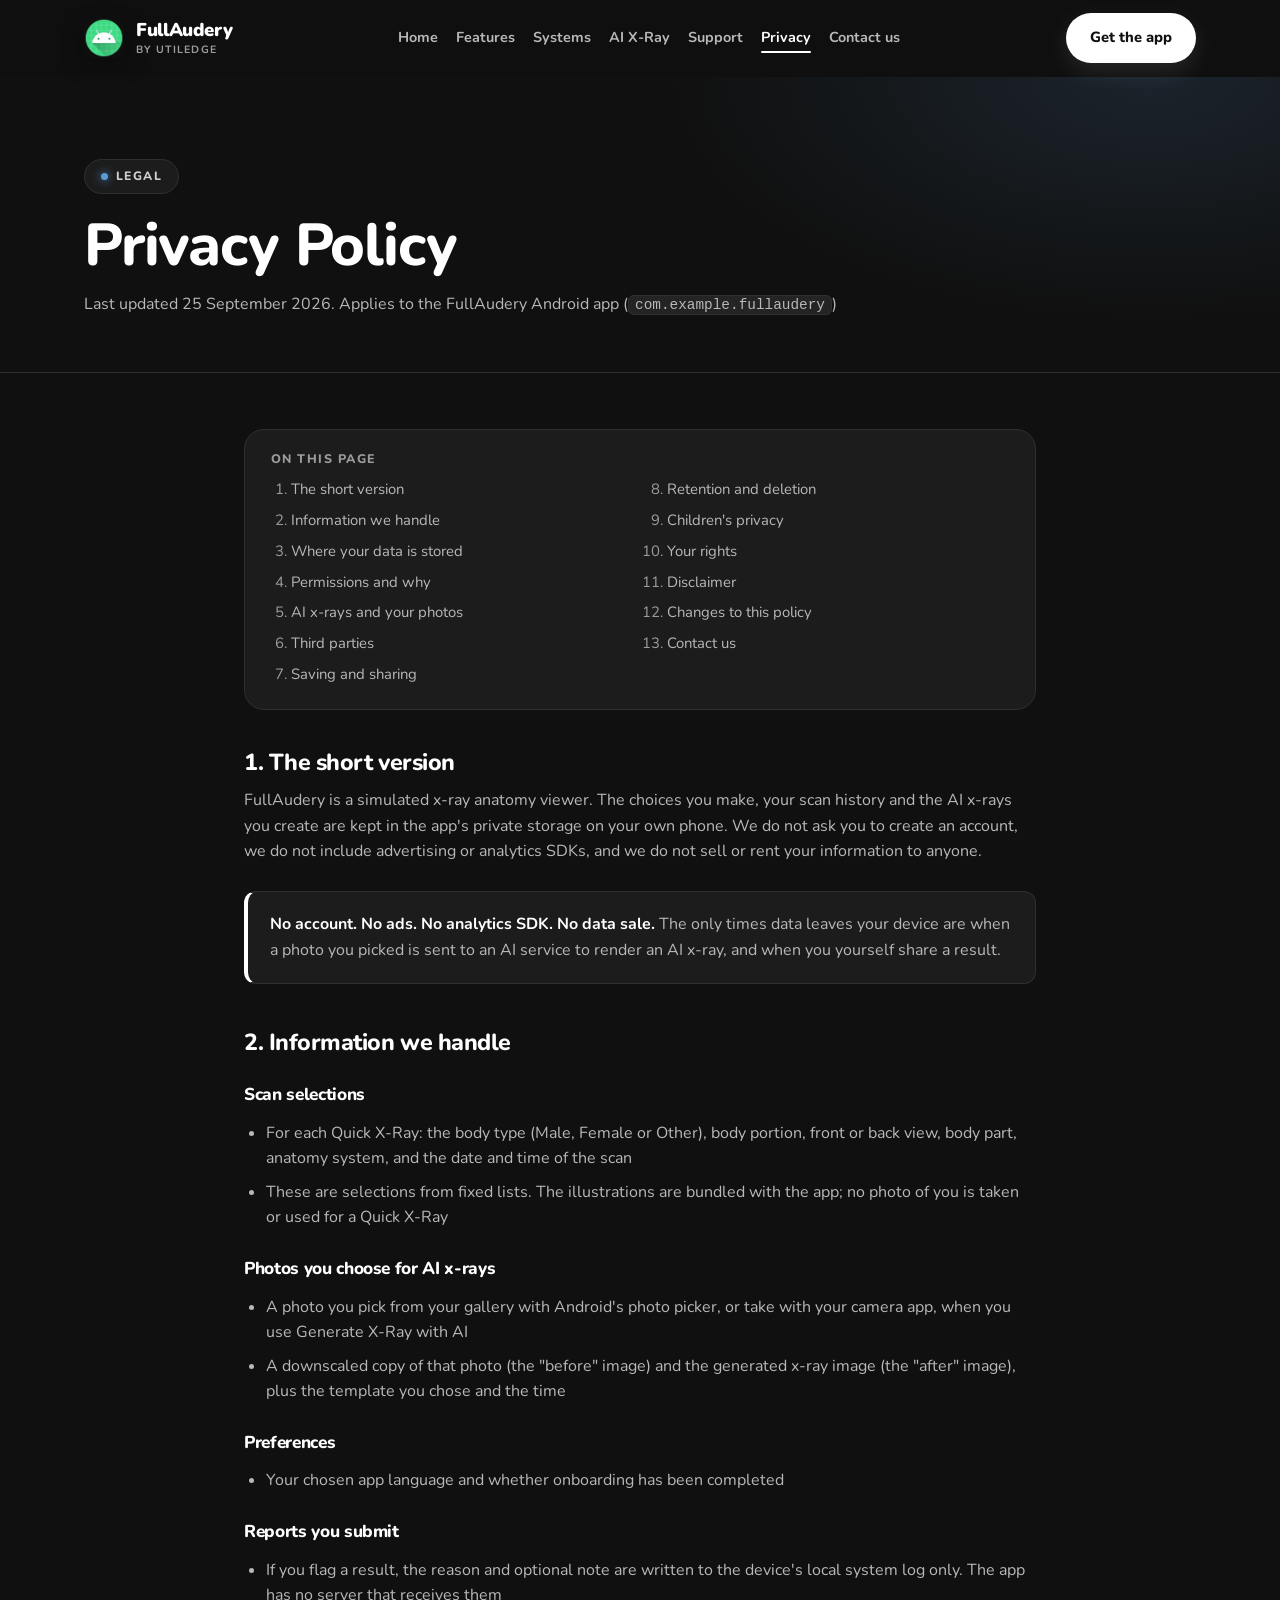
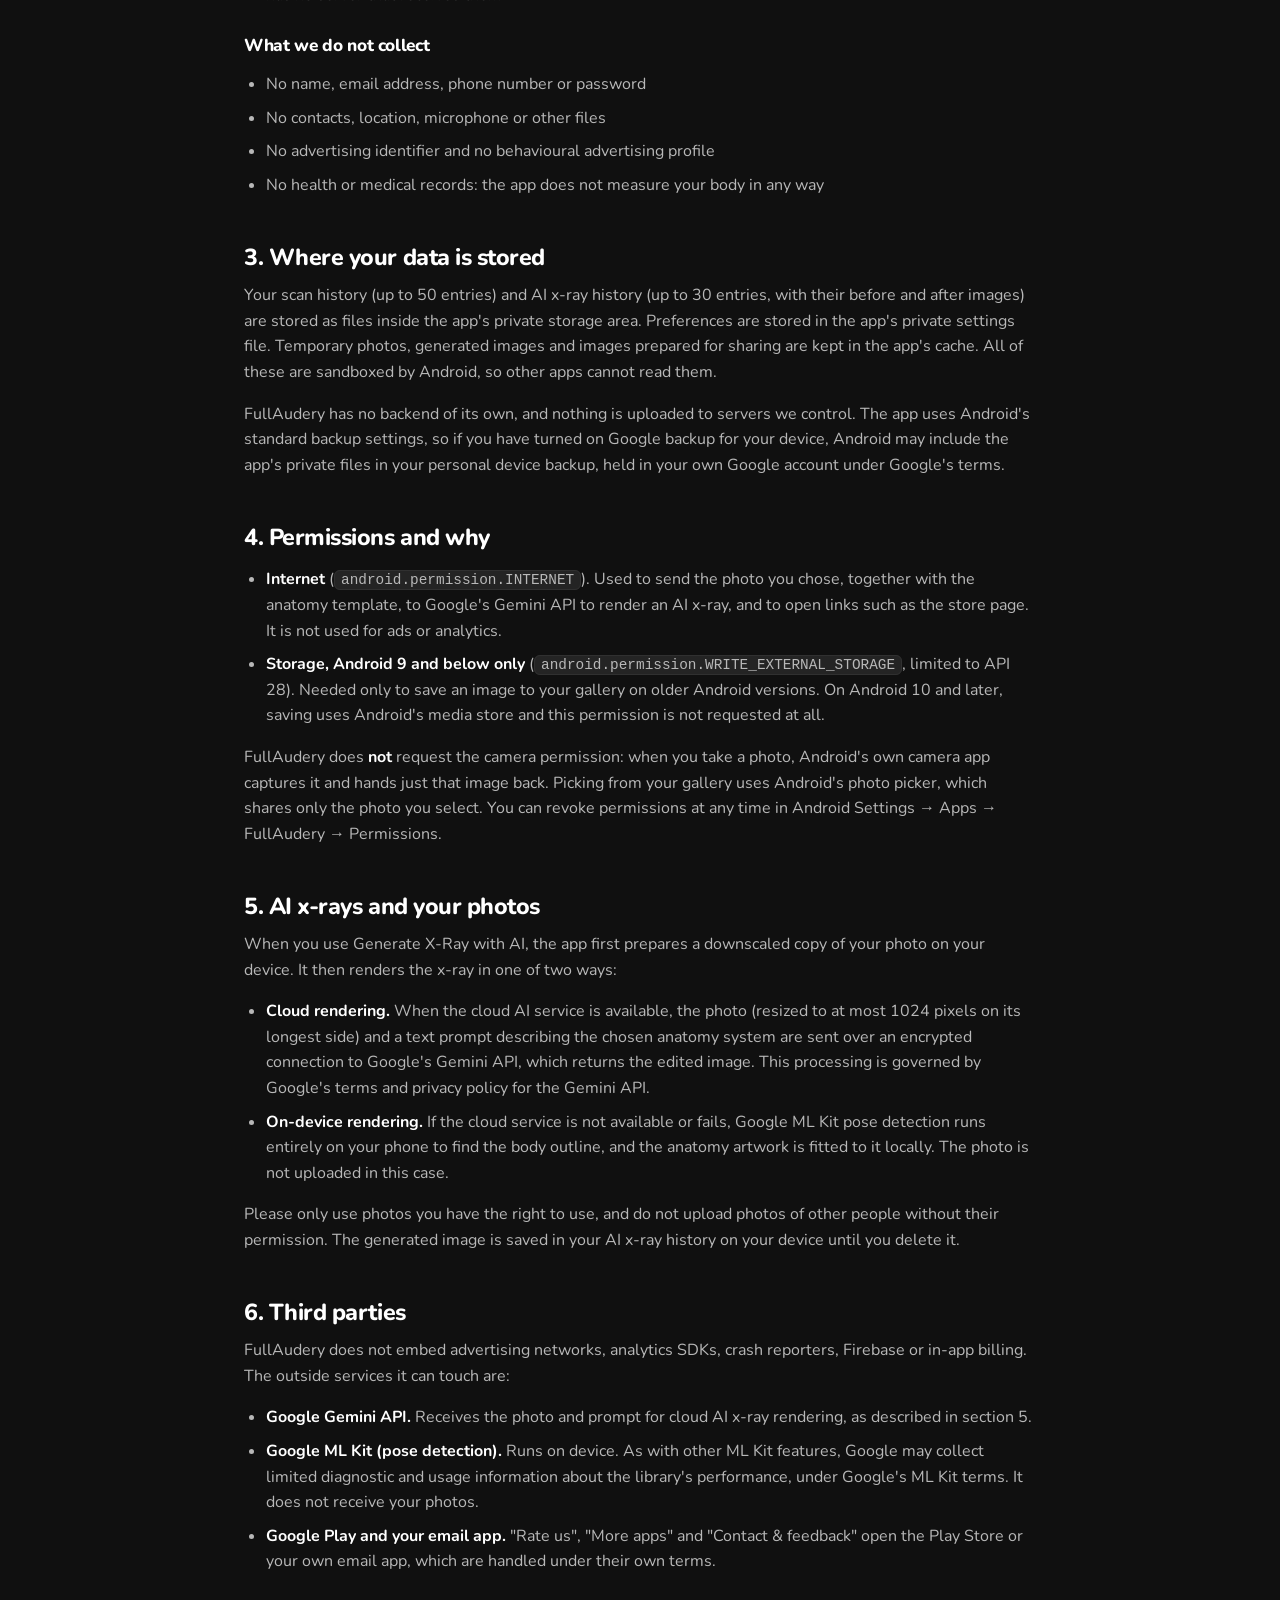
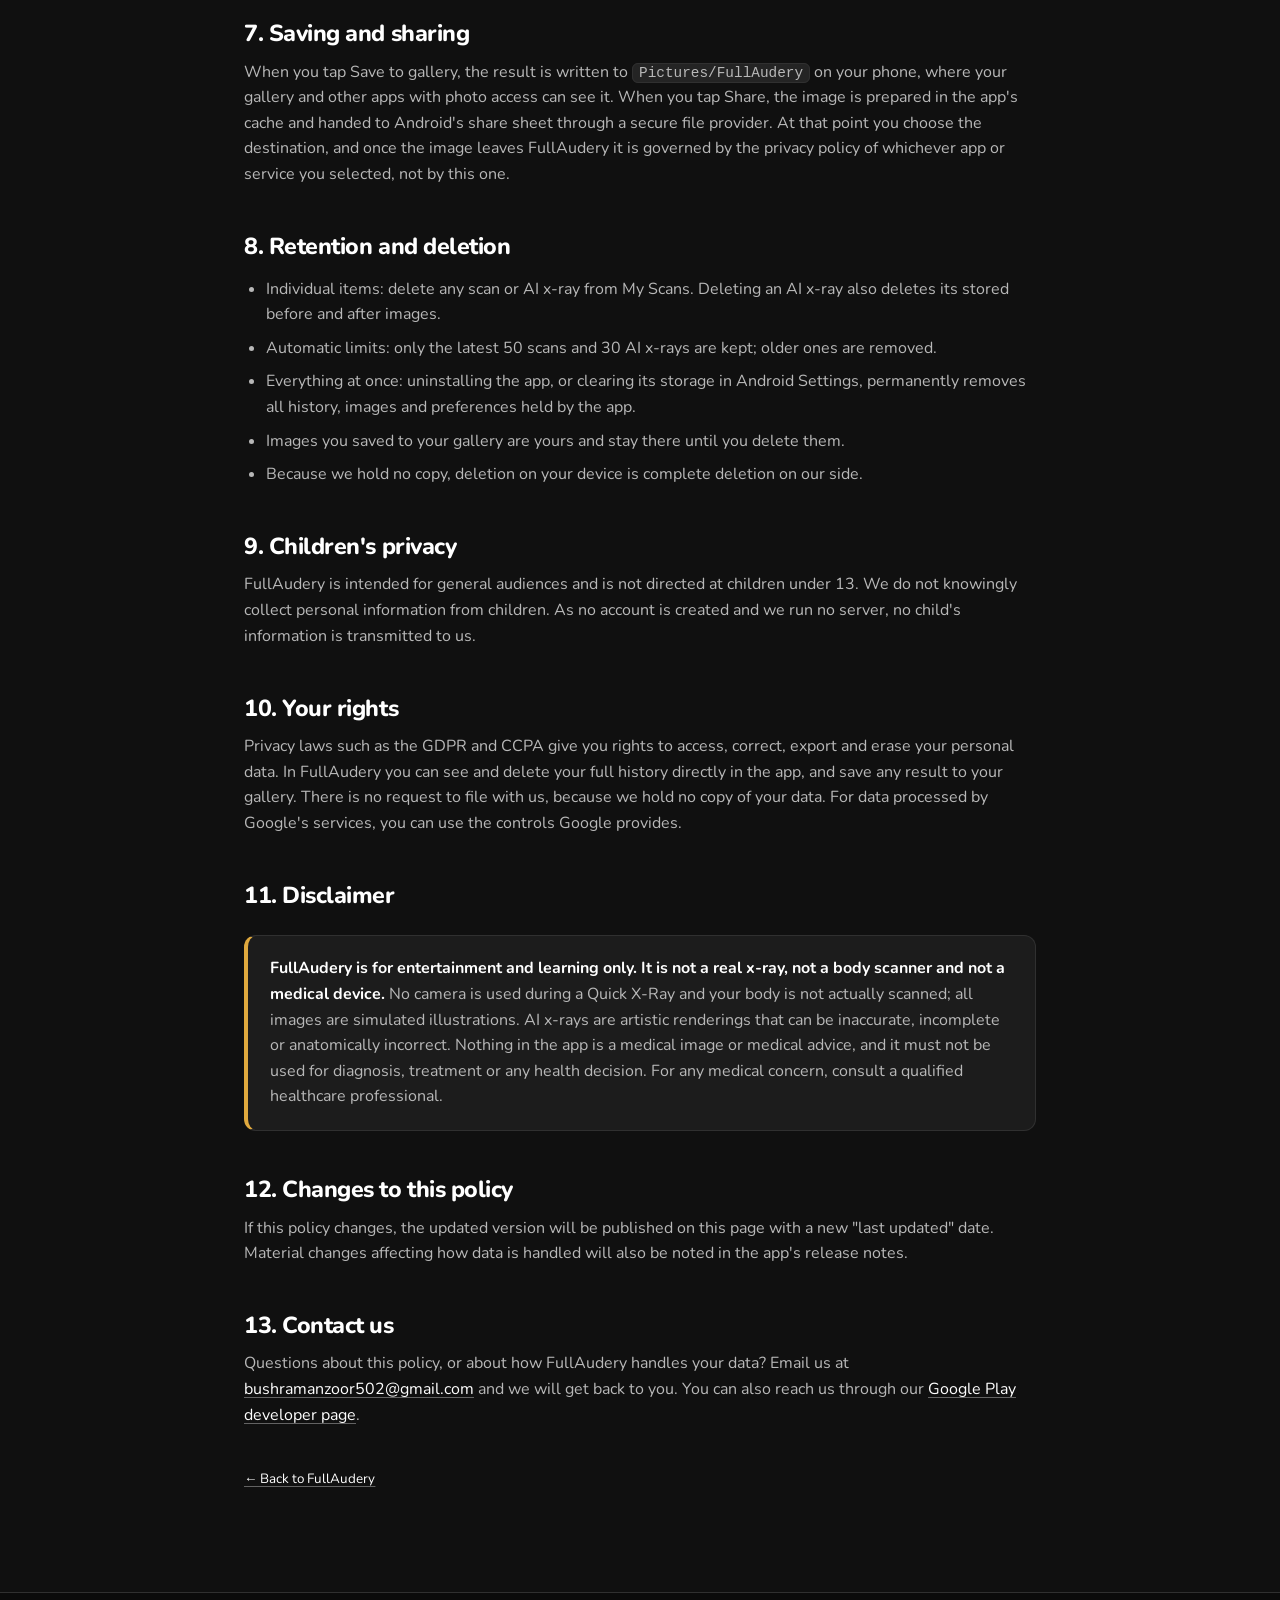
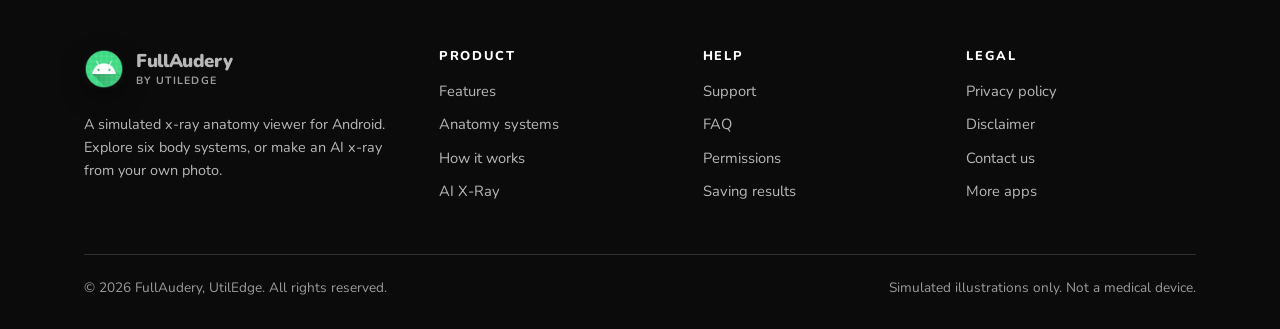
==== commit 6e765529: "privacy.html: add missing Home nav link, fix Get the app CTA Home was added to index.html's nav earl" ====
--- a/privacy.html
+++ b/privacy.html
@@ -31,6 +31,7 @@
 
     <nav aria-label="Main">
     <ul class="nav-links" id="navLinks">
+      <li><a href="index.html#top">Home</a></li>
       <li><a href="index.html#features">Features</a></li>
       <li><a href="index.html#screens">Systems</a></li>
       <li><a href="index.html#ai">AI X-Ray</a></li>
@@ -41,7 +42,7 @@
     </nav>
 
     <div class="nav-cta">
-      <a class="btn btn-primary btn-sm" href="https://play.google.com/store/apps/developer?id=UtilEdge" target="_blank" rel="noopener">Get the app</a>
+      <a class="btn btn-primary btn-sm" href="https://play.google.com/store/apps/details?id=com.example.fullaudery" target="_blank" rel="noopener">Get the app</a>
       <button class="nav-toggle" type="button" aria-label="Menu" aria-controls="navLinks" aria-expanded="false"><span></span></button>
     </div>
   </div>
--- a/assets/css/style.css
+++ b/assets/css/style.css
@@ -39,6 +39,9 @@
   --card-shadow:    0 22px 48px rgba(0, 0, 0, .55);
   --card-shadow-sm: 0 8px 22px rgba(0, 0, 0, .35);
 
+  /* Expo-out: the "settles in with confidence" curve used for card motion. */
+  --ease-out: cubic-bezier(.16, 1, .3, 1);
+
   --radius-sm: 12px;
   --radius:    20px;
   --radius-lg: 28px;
@@ -46,6 +49,10 @@
 
   --maxw: 1160px;
   --gutter: 24px;
+
+  /* Faint, tiled brand mark laid over the proprietary illustrations so a
+     saved copy still carries the FullAudery name. */
+  --watermark: url("data:image/svg+xml,%3Csvg xmlns='http://www.w3.org/2000/svg' width='230' height='92'%3E%3Ctext x='6' y='58' font-family='Nunito, sans-serif' font-size='15' font-weight='800' letter-spacing='2' fill='%23ffffff' fill-opacity='0.07' transform='rotate(-22 115 46)'%3EFULLAUDERY%3C/text%3E%3C/svg%3E");
 }
 
 /* ---------- Reset ---------- */
@@ -60,7 +67,9 @@
   font-size: 16px;
   overflow-x: hidden;
 }
-img { max-width: 100%; height: auto; display: block; }
+img { max-width: 100%; height: auto; display: block;
+  -webkit-user-drag: none; user-drag: none; -khtml-user-drag: none; -moz-user-drag: none;
+  -webkit-touch-callout: none; user-select: none; -webkit-user-select: none; }
 a { color: var(--white); text-decoration: underline; text-decoration-color: rgba(255,255,255,.35); text-underline-offset: 3px; }
 a:hover { text-decoration-color: var(--white); }
 .nav-links a, .brand, .btn, .site-footer a, .toc a, .to-top, .skip-link, .contact-address { text-decoration: none; }
@@ -166,6 +175,9 @@
 .phone { position: relative; width: 100%; max-width: 310px; margin-inline: auto; background: #050505; border-radius: 42px; padding: 10px;
   box-shadow: 0 34px 70px rgba(0,0,0,.7), 0 0 0 1px var(--line), 0 0 60px rgba(91,155,213,.12); }
 .phone::before { content: ""; position: absolute; top: 18px; left: 50%; transform: translateX(-50%); width: 92px; height: 7px; border-radius: 99px; background: rgba(255,255,255,.18); z-index: 3; }
+.phone::after { content: ""; position: absolute; left: 10px; right: 10px; top: 10px; bottom: 10px; border-radius: 33px;
+  background-image: var(--watermark); background-repeat: repeat; background-size: 230px 92px;
+  pointer-events: none; z-index: 2; }
 .phone img { width: 100%; border-radius: 33px; display: block; aspect-ratio: 2 / 3; object-fit: cover; }
 .phone-hero { transform: rotate(-1.4deg); }
 .phone-float { animation: floaty 6.5s ease-in-out infinite; }
@@ -186,22 +198,70 @@
 .badge-b { bottom: 14%; right: -22px; }
 
 /* ---------- Feature grid ---------- */
-.feature-grid { display: grid; grid-template-columns: repeat(3, minmax(0, 1fr)); grid-auto-rows: 1fr; gap: 22px; }
-.f-card { background: var(--surface); border: 1px solid var(--line); border-radius: var(--radius); padding: 26px 24px; box-shadow: var(--card-shadow-sm);
-  transition: transform .22s ease, box-shadow .22s ease, border-color .22s ease; position: relative; overflow: hidden; display: flex; flex-direction: column; }
-.f-card::after { content: ""; position: absolute; inset: auto -40px -60px auto; width: 150px; height: 150px; border-radius: 50%; background: var(--accent, var(--sky)); opacity: .08; transition: transform .3s ease, opacity .3s ease; }
-.f-card:hover { transform: translateY(-6px); box-shadow: var(--card-shadow); border-color: var(--accent, var(--medium-grey)); }
-.f-card:hover::after { transform: scale(1.18); opacity: .14; }
+/* Viewfinder-styled cards: a scan-bracket frame around each icon and a
+   sweeping scan-line on hover, in keeping with the app's own scan screen
+   rather than the generic icon-box + corner-glow card. Motion is layered
+   (lift + glow + icon bloom + top sweep) and runs on one shared easing
+   curve so every card moves like part of the same system. */
+.feature-grid { display: grid; grid-template-columns: repeat(3, minmax(0, 1fr)); grid-auto-rows: 1fr; gap: 22px; counter-reset: feature; }
+
+.f-card { counter-increment: feature; position: relative; overflow: hidden; display: flex; flex-direction: column;
+  padding: 28px 24px 24px; border-radius: var(--radius); border: 1px solid var(--line);
+  background: linear-gradient(165deg, var(--surface) 0%, var(--surface-2) 140%);
+  box-shadow: var(--card-shadow-sm);
+  transition: transform .5s var(--ease-out), box-shadow .5s var(--ease-out), border-color .4s ease; }
+
+.f-card::before { content: counter(feature, decimal-leading-zero); position: absolute; top: 14px; right: 18px;
+  font-family: var(--font-mono, monospace); font-size: .72rem; font-weight: 700; letter-spacing: .04em;
+  color: var(--accent, var(--sky)); opacity: .5; transition: opacity .4s ease, transform .4s var(--ease-out); }
+.f-card::after { content: ""; position: absolute; left: 0; right: 0; top: 0; height: 2px; transform-origin: 50% 50%;
+  background: linear-gradient(90deg, transparent, var(--accent, var(--sky)), transparent);
+  transform: scaleX(0); opacity: 0; transition: transform .55s var(--ease-out), opacity .3s ease; }
+
+.f-card:hover,
+.f-card:focus-within { transform: translateY(-9px) scale(1.012);
+  border-color: color-mix(in srgb, var(--accent, var(--sky)) 55%, var(--line));
+  box-shadow: var(--card-shadow), 0 0 0 1px color-mix(in srgb, var(--accent, var(--sky)) 22%, transparent) inset,
+    0 26px 60px -18px color-mix(in srgb, var(--accent, var(--sky)) 45%, transparent); }
+.f-card:hover::before { opacity: .9; transform: translateY(-2px); }
+.f-card:hover::after  { opacity: 1; transform: scaleX(1); }
+.f-card:hover .f-icon { transform: scale(1.06) rotate(-3deg); border-color: color-mix(in srgb, var(--accent, var(--sky)) 65%, transparent); }
+.f-card:hover .f-icon svg, .f-card:hover .f-icon img { transform: scale(1.08); }
 .f-card > * { position: relative; z-index: 1; }
-.f-icon { width: 56px; height: 56px; border-radius: 17px; display: grid; place-items: center; margin-bottom: 18px;
-  background: color-mix(in srgb, var(--accent, var(--sky)) 18%, var(--surface)); border: 1px solid color-mix(in srgb, var(--accent, var(--sky)) 40%, transparent); color: var(--accent, var(--sky)); }
-.f-icon img { width: 100%; height: 100%; max-width: 40px; max-height: 40px; object-fit: contain; }
-.f-icon svg { width: 28px; height: 28px; }
-.f-card h3 { margin-bottom: .4em; }
+
+/* Solid duotone badge — a filled accent tile with a bold glyph on top,
+   not a bare line icon floating on the card. */
+.f-icon { width: 58px; height: 58px; border-radius: 16px; display: grid; place-items: center; margin-bottom: 18px; position: relative;
+  color: var(--accent, var(--sky));
+  background: linear-gradient(150deg, color-mix(in srgb, var(--accent, var(--sky)) 26%, var(--surface)) 0%, color-mix(in srgb, var(--accent, var(--sky)) 10%, var(--surface)) 100%);
+  border: 1px solid color-mix(in srgb, var(--accent, var(--sky)) 45%, transparent);
+  box-shadow: inset 0 1px 0 color-mix(in srgb, var(--accent, var(--sky)) 25%, transparent);
+  transition: transform .4s var(--ease-out), border-color .4s ease; }
+.f-icon img { width: 100%; height: 100%; max-width: 32px; max-height: 32px; object-fit: contain; margin: auto;
+  transition: transform .4s var(--ease-out), filter .4s ease; }
+.f-icon svg { width: 27px; height: 27px; stroke-width: 2.15; transition: transform .4s var(--ease-out), filter .4s ease; }
+
+.f-card h3 { margin-bottom: .4em; padding-right: 26px; }
 .f-card p { color: var(--ink-soft); font-size: .95rem; margin-bottom: 16px; }
-.f-tag { display: inline-block; margin-top: auto; align-self: flex-start;
-  font-size: .72rem; font-weight: 900; letter-spacing: .08em; text-transform: uppercase; color: var(--light-grey);
-  background: var(--surface-2); border: 1px solid var(--line); padding: 5px 12px; border-radius: var(--radius-pill); }
+
+.f-tag { display: inline-flex; align-items: center; gap: 7px; margin-top: auto; align-self: flex-start;
+  font-size: .72rem; font-weight: 900; letter-spacing: .08em; text-transform: uppercase; color: var(--accent, var(--light-grey));
+  transition: gap .3s var(--ease-out); }
+.f-tag::before { content: ""; width: 6px; height: 6px; border-radius: 50%; background: var(--accent, var(--sky)); flex: none;
+  box-shadow: 0 0 0 0 color-mix(in srgb, var(--accent, var(--sky)) 55%, transparent); transition: box-shadow .4s ease; }
+.f-card:hover .f-tag { gap: 11px; }
+.f-card:hover .f-tag::before { box-shadow: 0 0 0 4px color-mix(in srgb, var(--accent, var(--sky)) 20%, transparent); }
+
+/* Premium entrance: cards settle in from slightly below and scaled down,
+   with a light blur that clears as they land — not just a flat fade. */
+.f-card.reveal { opacity: 0; transform: translateY(34px) scale(.94); filter: blur(6px);
+  transition: opacity .7s var(--ease-out), transform .7s var(--ease-out), filter .7s var(--ease-out), box-shadow .5s var(--ease-out), border-color .4s ease; }
+.f-card.reveal.in { opacity: 1; transform: none; filter: blur(0);
+  /* Back to snappier timing once the card has landed, so hover feels responsive. */
+  transition: opacity .7s var(--ease-out), transform .45s var(--ease-out), filter .7s var(--ease-out), box-shadow .45s var(--ease-out), border-color .4s ease; }
+@media (prefers-reduced-motion: reduce) {
+  .f-card.reveal { filter: none; }
+}
 
 .t-teal   { --accent: var(--teal); }
 .t-coral  { --accent: var(--coral); }
@@ -217,7 +277,9 @@
 .screens .wrap { max-width: 1240px; }
 .screens-grid { display: flex; flex-wrap: wrap; justify-content: center; align-items: flex-start; gap: 24px; }
 .screen-item { margin: 0; text-align: center; flex: 0 1 calc((100% - 5 * 24px) / 6); max-width: 190px; min-width: 0; }
-.panel { background: var(--light-grey); border-radius: 22px; padding: 12px 8px 4px; border: 1px solid var(--line); box-shadow: var(--card-shadow-sm); transition: transform .22s ease; }
+.panel { position: relative; overflow: hidden; background: var(--light-grey); border-radius: 22px; padding: 12px 8px 4px; border: 1px solid var(--line); box-shadow: var(--card-shadow-sm); transition: transform .22s ease; }
+.panel::after { content: ""; position: absolute; inset: 0; background-image: var(--watermark); background-repeat: repeat; background-size: 230px 92px;
+  filter: invert(1); pointer-events: none; z-index: 2; }
 .screen-item:hover .panel { transform: translateY(-5px); }
 .panel img { width: 100%; aspect-ratio: 390 / 648; object-fit: contain; }
 .screen-item figcaption { margin-top: 14px; }
@@ -227,6 +289,8 @@
 
 /* ---------- Compare (before / after slider) ---------- */
 .compare { position: relative; max-width: 330px; margin-inline: auto; border-radius: 28px; overflow: hidden; background: var(--light-grey); border: 1px solid var(--line); box-shadow: var(--card-shadow); aspect-ratio: 390 / 648; user-select: none; }
+.compare::after { content: ""; position: absolute; inset: 0; background-image: var(--watermark); background-repeat: repeat; background-size: 230px 92px;
+  filter: invert(1); pointer-events: none; z-index: 3; }
 .compare img { position: absolute; inset: 0; width: 100%; height: 100% !important; object-fit: contain; }
 .compare .after { clip-path: inset(0 0 0 var(--pos, 50%)); }
 .compare .divider { position: absolute; top: 0; bottom: 0; left: var(--pos, 50%); width: 2px; background: var(--near-black); transform: translateX(-1px); pointer-events: none; }
@@ -326,8 +390,16 @@
 .toc a:hover { color: var(--white); }
 .doc > h2#pp-summary { margin-top: 0; }
 
-.support-grid { display: grid; grid-template-columns: repeat(auto-fit, minmax(260px, 1fr)); gap: 22px; }
+.support-grid { display: grid; grid-template-columns: repeat(auto-fit, minmax(260px, 1fr)); gap: 22px; counter-reset: feature; }
 .support-grid .f-card p { margin-bottom: 0; }
+.support-grid .f-card:nth-child(1) { transition-delay: 0s; }
+.support-grid .f-card:nth-child(2) { transition-delay: .06s; }
+.support-grid .f-card:nth-child(3) { transition-delay: .12s; }
+.support-grid .f-card:nth-child(4) { transition-delay: .18s; }
+.support-grid .f-card:nth-child(5) { transition-delay: .24s; }
+.support-grid .f-card:nth-child(6) { transition-delay: .3s; }
+.support-grid .f-card.reveal { transition-property: opacity, transform; }
+.support-grid .f-card:hover { transition-delay: 0s; }
 
 /* ---------- Contact ---------- Two actions, centred as a pair. */
 .contact-card { max-width: 660px; margin-inline: auto; background: var(--surface); border: 1px solid var(--line); border-radius: var(--radius-lg); box-shadow: var(--card-shadow); padding: clamp(32px, 5vw, 52px); text-align: center; }
@@ -344,9 +416,10 @@
 section[id], .doc h2[id], .f-card[id], .range-card[id] { scroll-margin-top: 96px; }
 .skip-link { position: absolute; left: -9999px; top: 0; z-index: 100; background: var(--white); color: var(--near-black); padding: 12px 20px; border-radius: 0 0 var(--radius-sm) 0; font-weight: 800; }
 .skip-link:focus { left: 0; }
-.to-top { position: fixed; right: 22px; bottom: 22px; z-index: 55; width: 48px; height: 48px; border-radius: 50%; display: grid; place-items: center; background: var(--surface); color: var(--white); border: 1px solid var(--line); box-shadow: var(--card-shadow); font-size: 1.15rem; font-weight: 900; line-height: 1; opacity: 0; visibility: hidden; transform: translateY(12px); transition: opacity .25s ease, transform .25s ease, visibility .25s; }
+.to-top { position: fixed; right: 22px; bottom: 22px; z-index: 55; width: 48px; height: 48px; border-radius: 50%; display: grid; place-items: center; background: var(--surface); color: var(--white); border: 1px solid var(--line); box-shadow: var(--card-shadow); opacity: 0; visibility: hidden; transform: translateY(12px); transition: opacity .25s ease, transform .25s var(--ease-out), visibility .25s, background .25s ease, color .25s ease, border-color .25s ease; }
+.to-top svg { width: 20px; height: 20px; display: block; }
 .to-top.show { opacity: 1; visibility: visible; transform: none; }
-.to-top:hover { background: var(--white); color: var(--near-black); }
+.to-top:hover { background: var(--white); color: var(--near-black); border-color: var(--white); transform: translateY(-3px); }
 
 /* ---------- Reveal on scroll ---------- */
 .reveal { opacity: 0; transform: translateY(22px); transition: opacity .6s ease, transform .6s ease; }
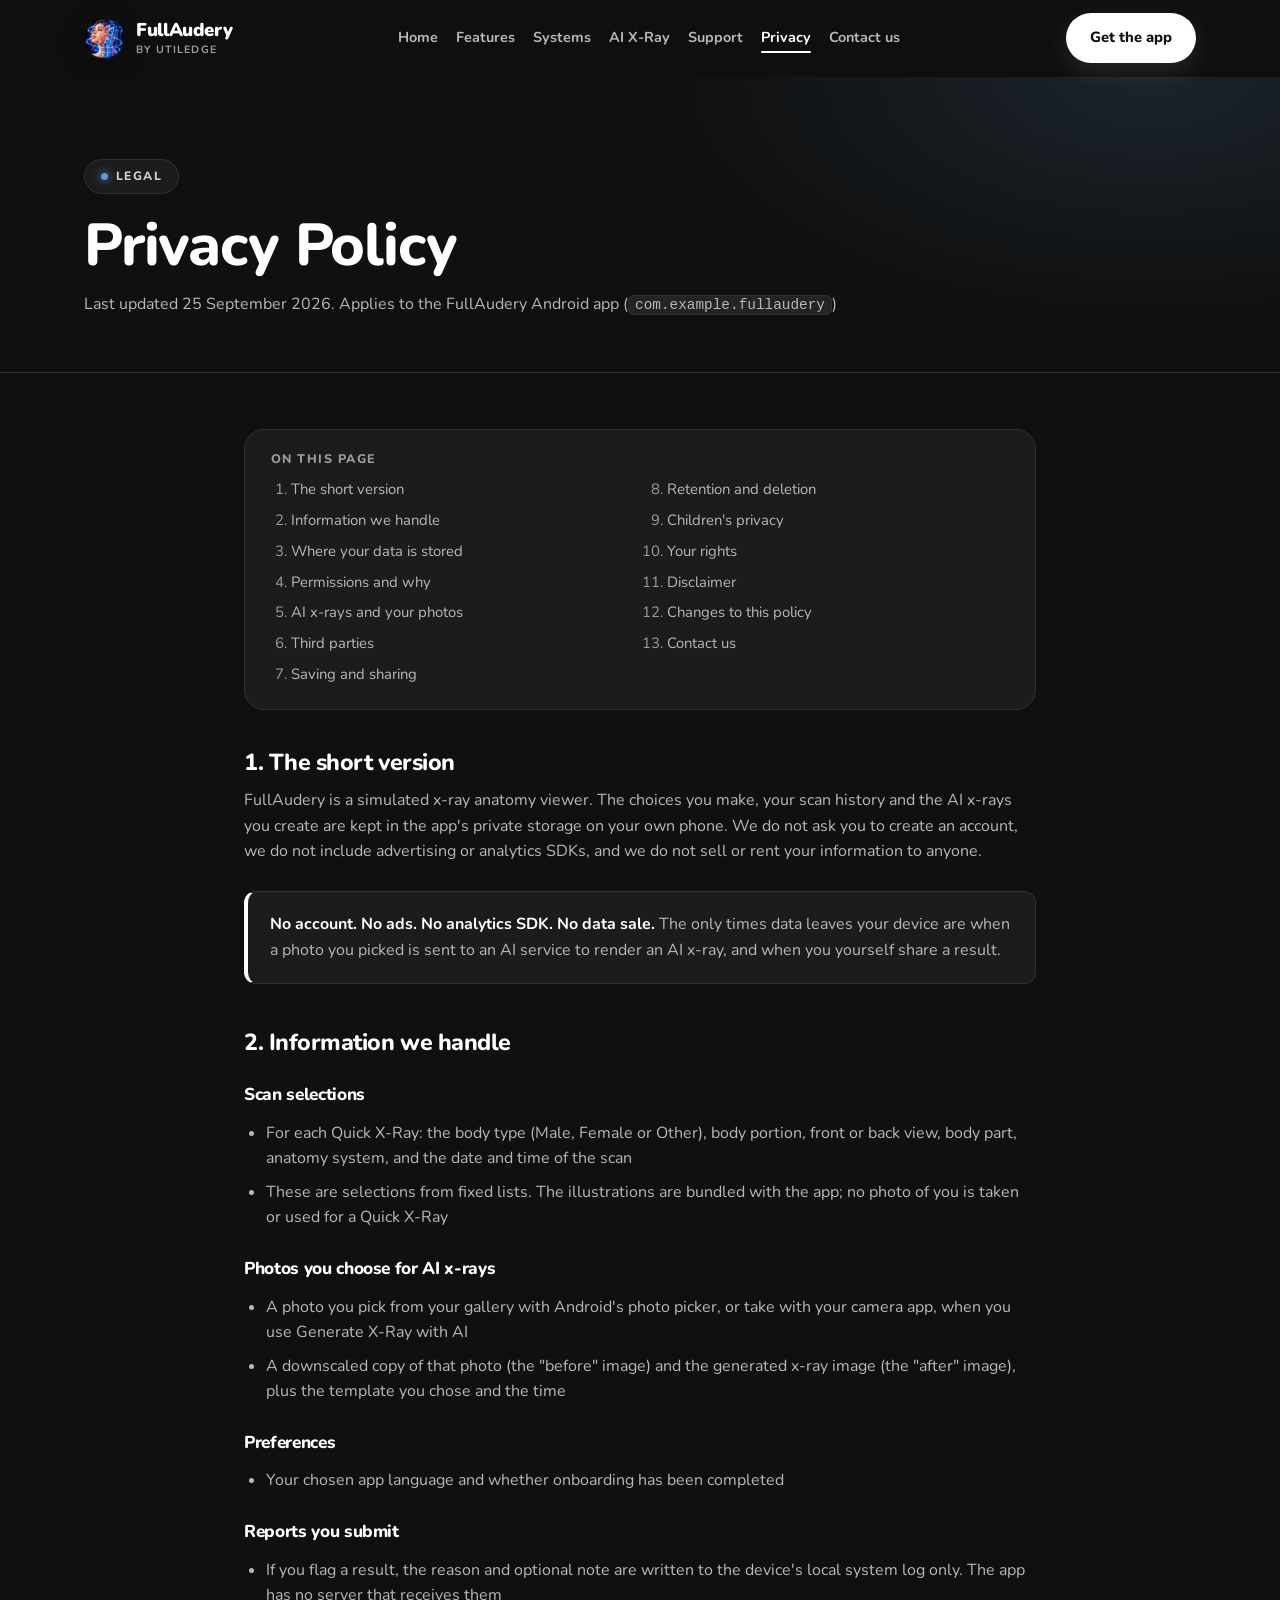
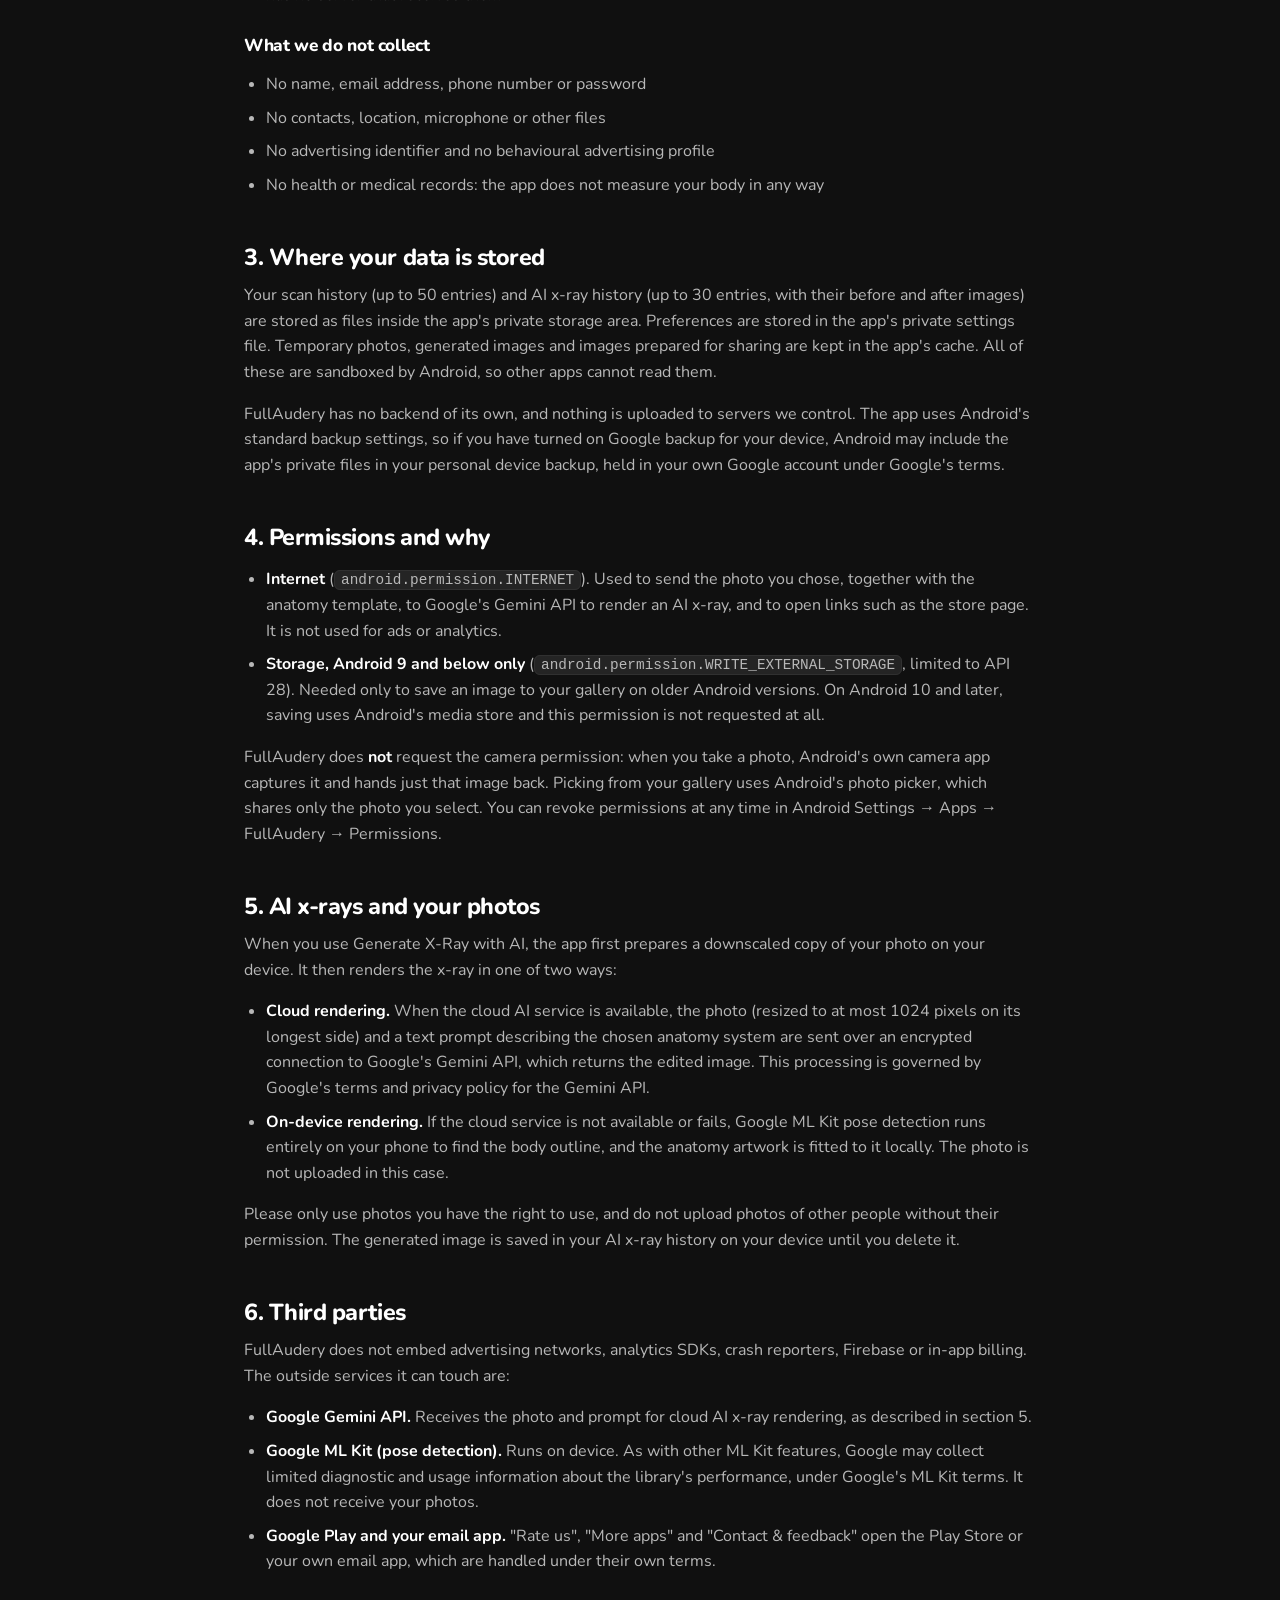
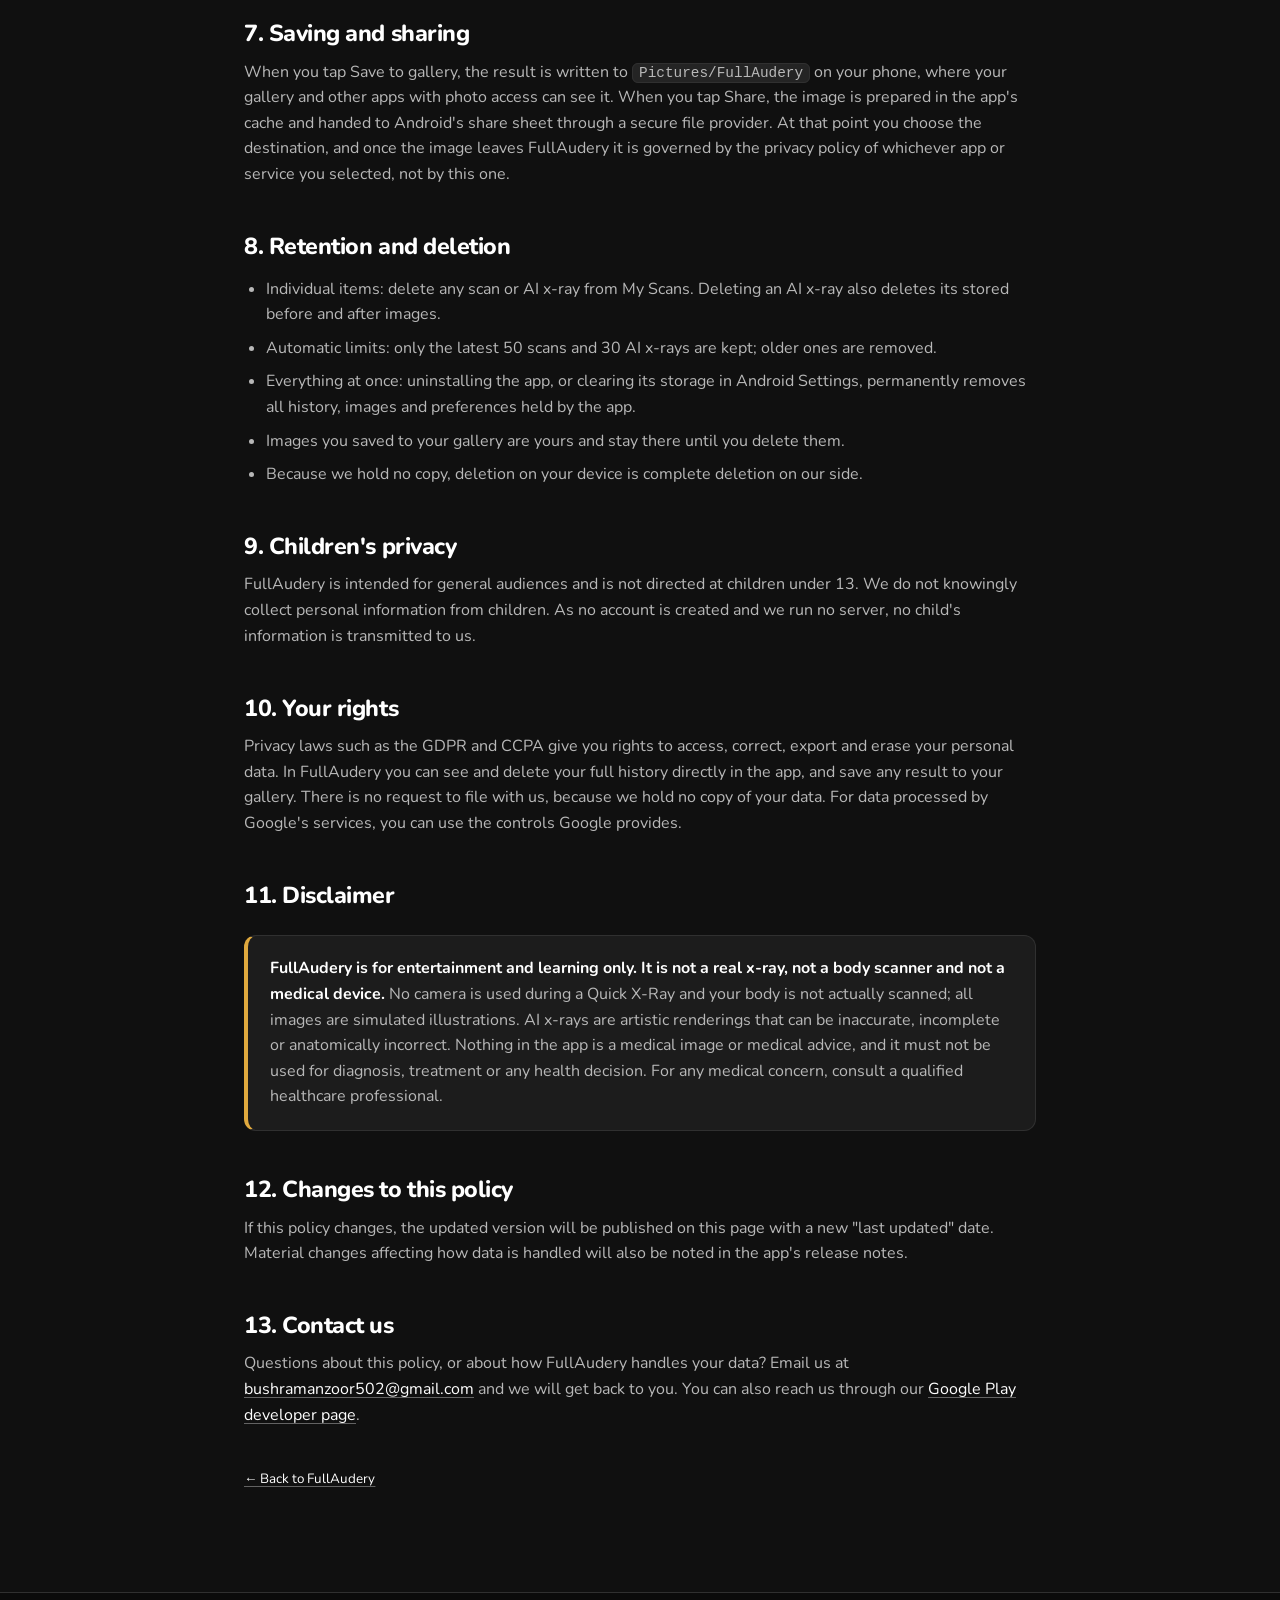
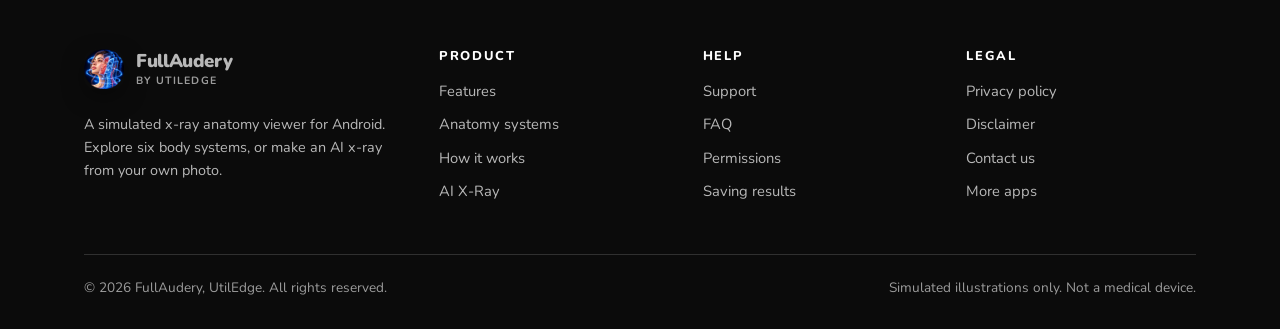
==== commit 804f0bd2: "Replace placeholder app icon with the real launcher artwork app_icon.png and launcher_round.png (use" ====
--- a/privacy.html
+++ b/privacy.html
@@ -7,8 +7,8 @@
 <meta name="description" content="How FullAudery handles your data: scan history stored locally on your device, no account, no ads or analytics SDKs, and photos sent to an AI service only when you create an AI x-ray.">
 <meta name="theme-color" content="#101010">
 <meta name="color-scheme" content="dark">
-<link rel="icon" href="assets/img/icons/launcher_round.png?v=1">
-<link rel="apple-touch-icon" href="assets/img/icons/app_icon.png?v=1">
+<link rel="icon" href="assets/img/icons/launcher_round.png?v=2">
+<link rel="apple-touch-icon" href="assets/img/icons/app_icon.png?v=2">
 <meta property="og:type" content="article">
 <meta property="og:title" content="Privacy Policy for FullAudery">
 <meta property="og:description" content="What FullAudery stores, what it sends, and why.">
@@ -25,7 +25,7 @@
 <header class="site-header">
   <div class="wrap nav">
     <a class="brand" href="index.html">
-      <img src="assets/img/icons/launcher_round.png?v=1" alt="" width="40" height="40">
+      <img src="assets/img/icons/launcher_round.png?v=2" alt="" width="40" height="40">
       <span class="brand-name">FullAudery<small>by UtilEdge</small></span>
     </a>
 
@@ -272,7 +272,7 @@
     <div class="footer-grid">
       <div>
         <a class="brand" href="index.html">
-          <img src="assets/img/icons/launcher_round.png?v=1" alt="" width="40" height="40">
+          <img src="assets/img/icons/launcher_round.png?v=2" alt="" width="40" height="40">
           <span class="brand-name">FullAudery<small>by UtilEdge</small></span>
         </a>
         <p class="footer-about">
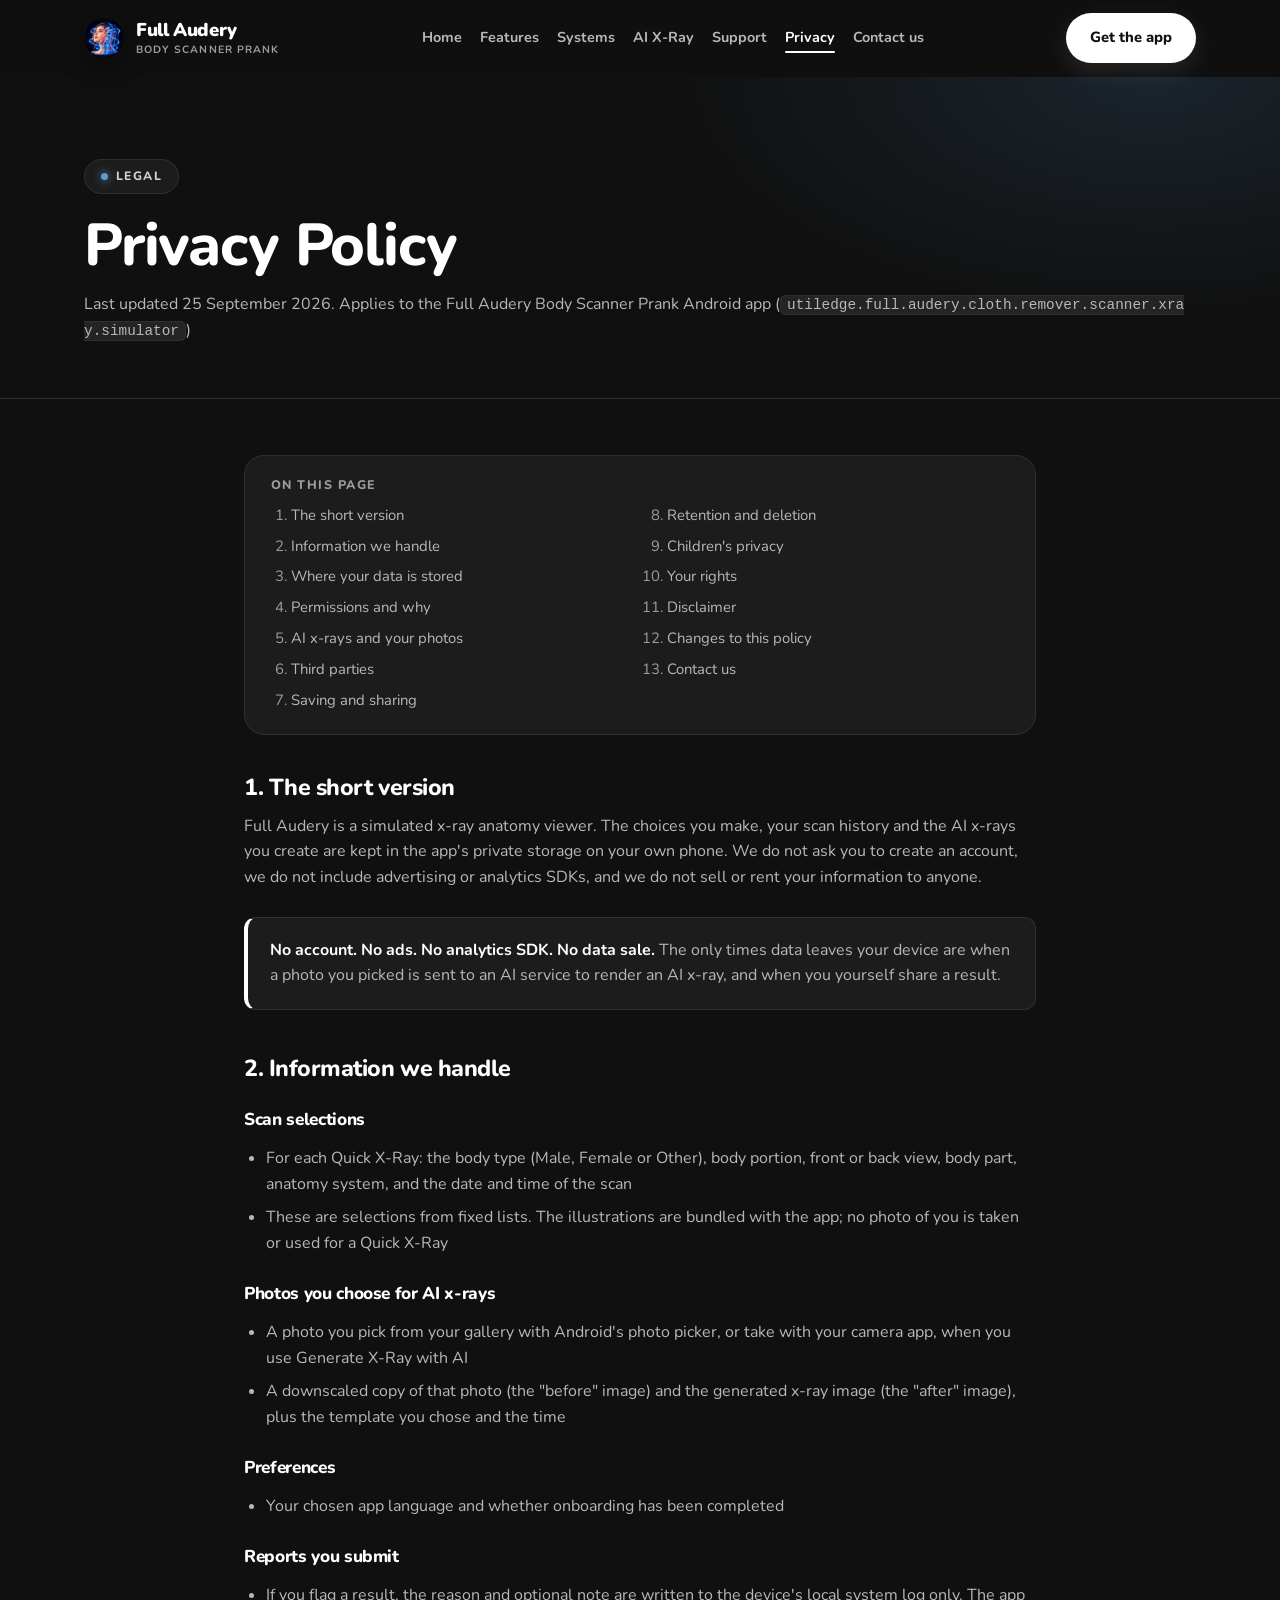
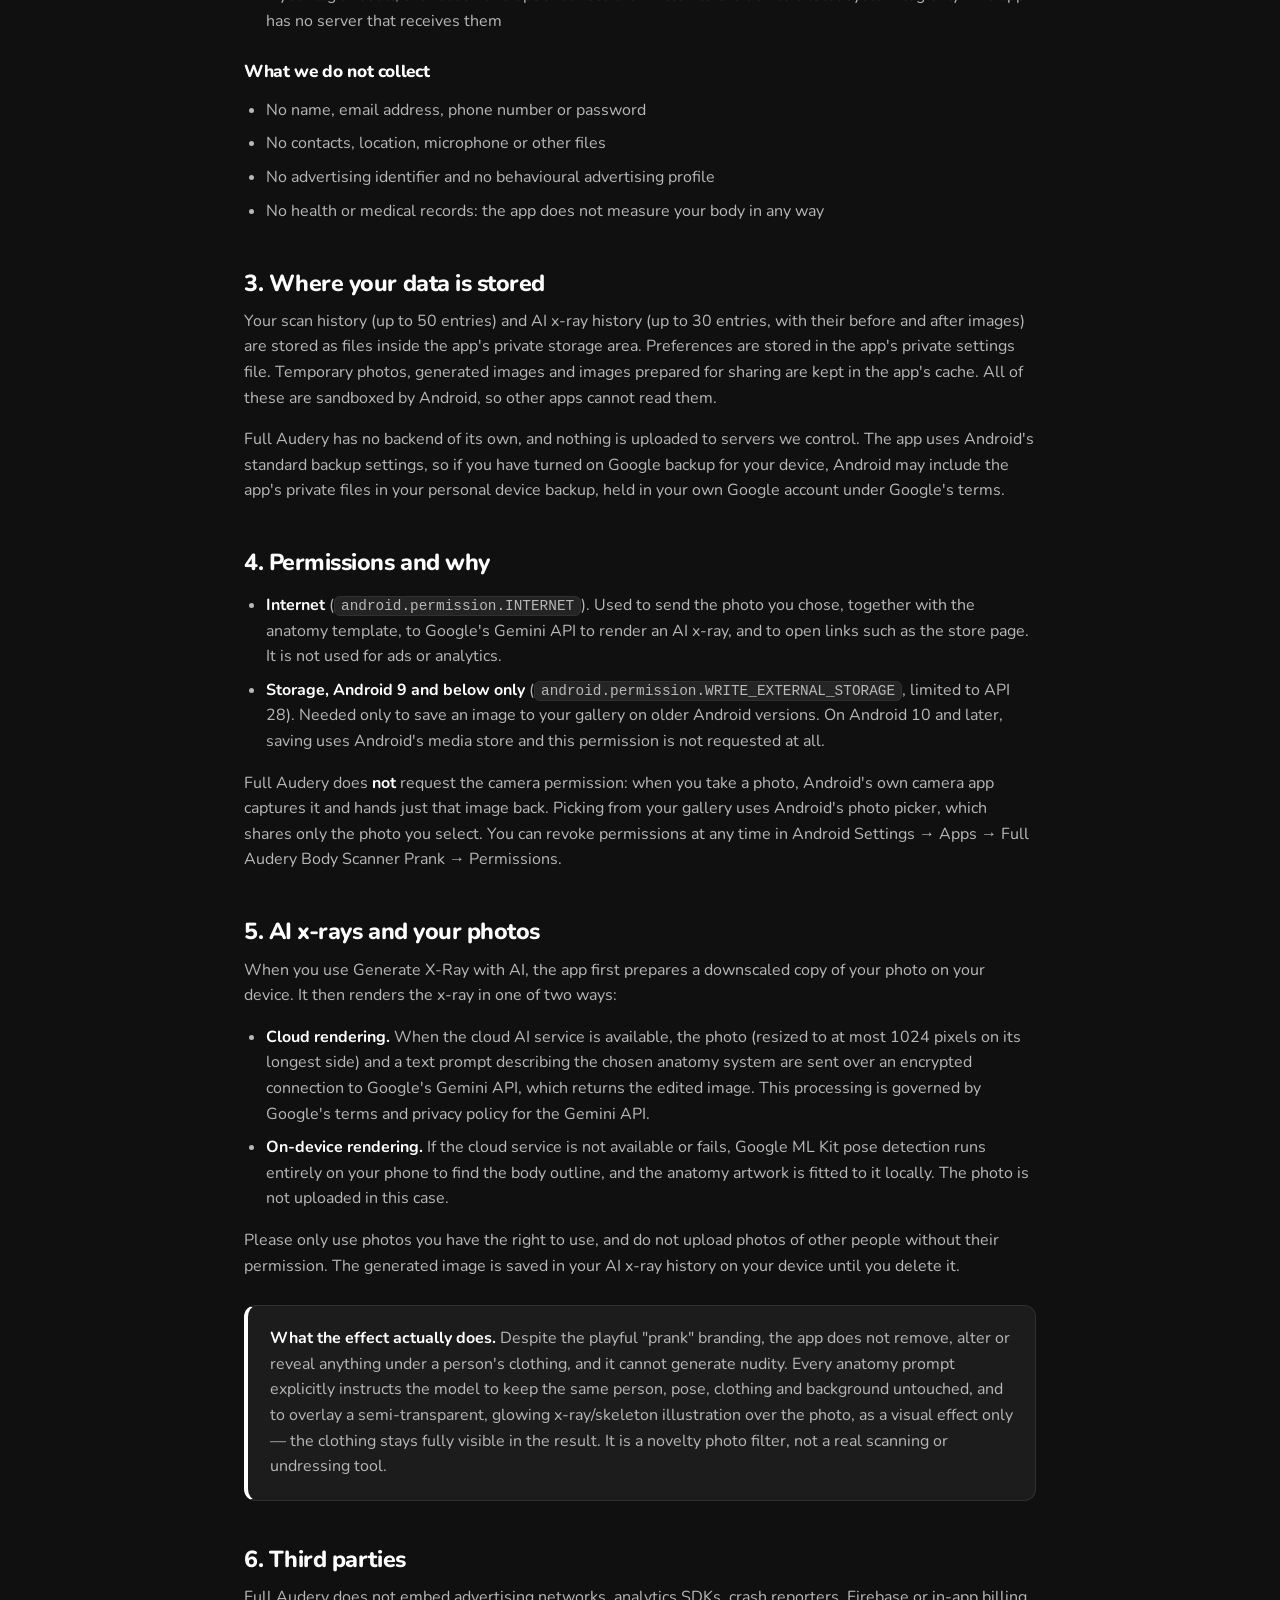
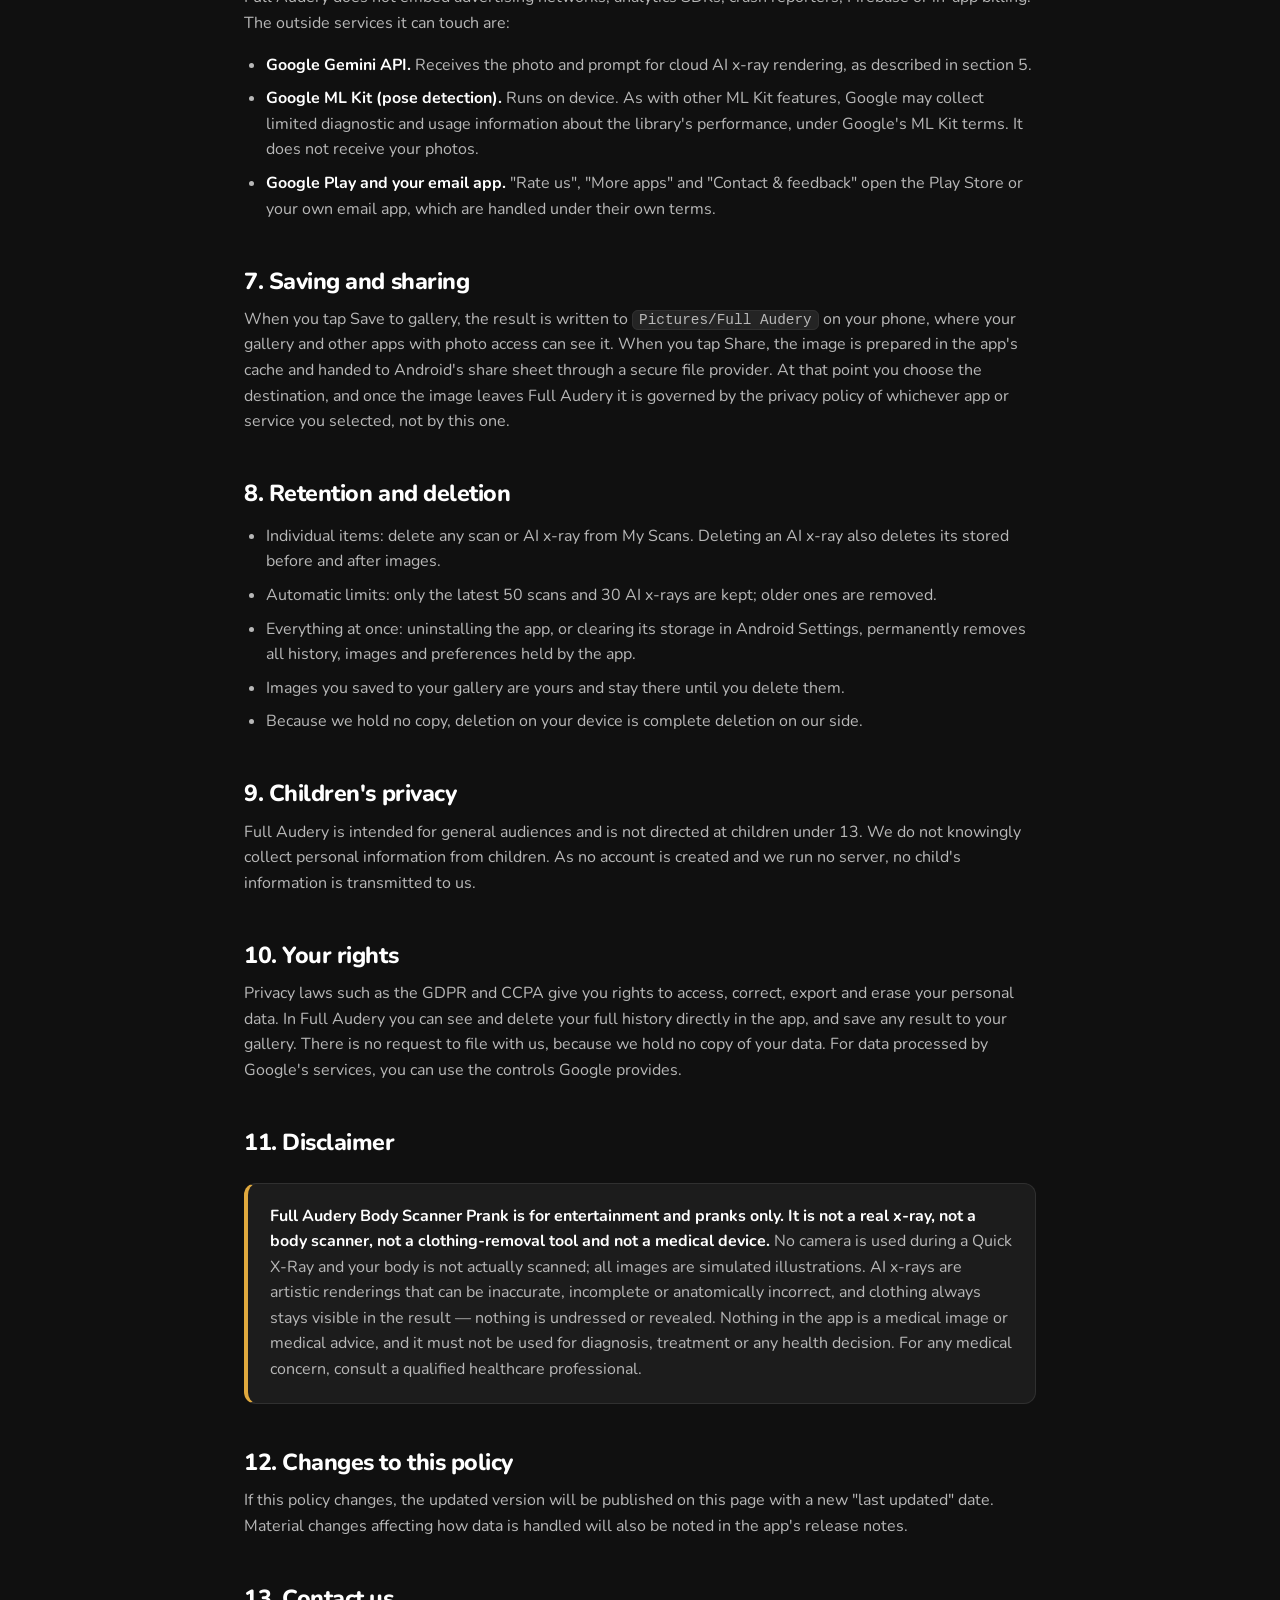
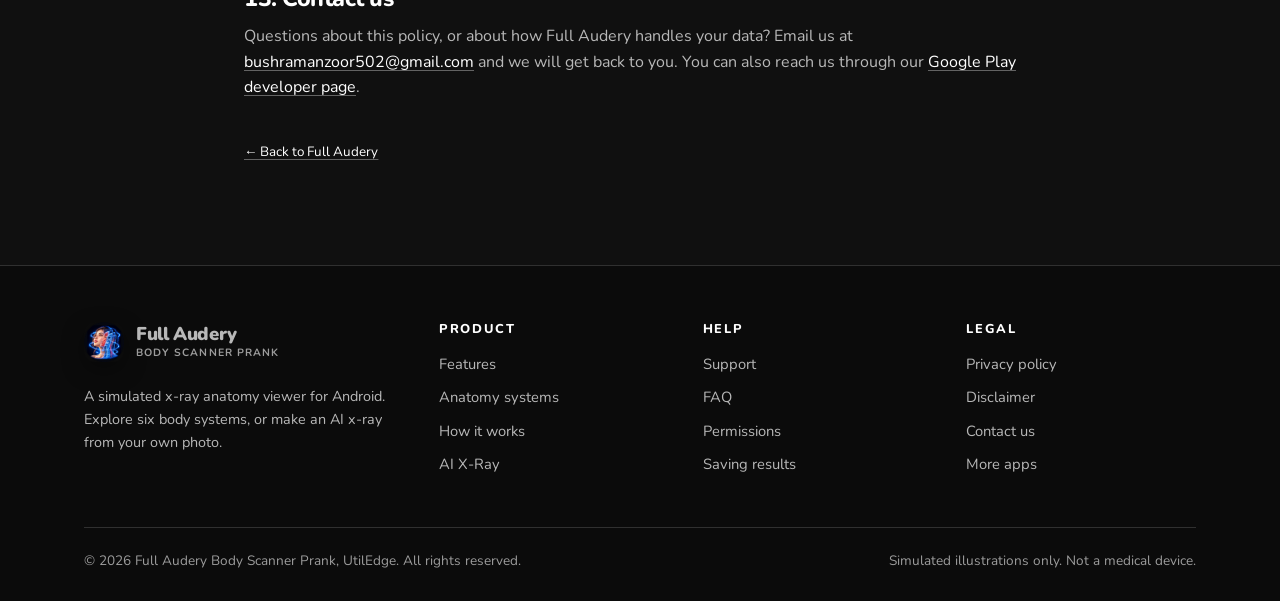
==== commit 3b2d8328: "Rebrand site to Full Audery Body Scanner Prank, rewrite privacy policy The app was renamed (app_name" ====
--- a/privacy.html
+++ b/privacy.html
@@ -3,15 +3,15 @@
 <head>
 <meta charset="utf-8">
 <meta name="viewport" content="width=device-width, initial-scale=1">
-<title>Privacy Policy for FullAudery</title>
-<meta name="description" content="How FullAudery handles your data: scan history stored locally on your device, no account, no ads or analytics SDKs, and photos sent to an AI service only when you create an AI x-ray.">
+<title>Privacy Policy for Full Audery Body Scanner Prank</title>
+<meta name="description" content="How Full Audery Body Scanner Prank handles your data: scan history stored locally on your device, no account, no ads or analytics SDKs, and photos sent to an AI service only when you create an AI x-ray.">
 <meta name="theme-color" content="#101010">
 <meta name="color-scheme" content="dark">
 <link rel="icon" href="assets/img/icons/launcher_round.png?v=2">
 <link rel="apple-touch-icon" href="assets/img/icons/app_icon.png?v=2">
 <meta property="og:type" content="article">
-<meta property="og:title" content="Privacy Policy for FullAudery">
-<meta property="og:description" content="What FullAudery stores, what it sends, and why.">
+<meta property="og:title" content="Privacy Policy for Full Audery Body Scanner Prank">
+<meta property="og:description" content="What Full Audery Body Scanner Prank stores, what it sends, and why.">
 <meta property="og:image" content="assets/img/art/og.jpg?v=1">
 <link rel="preconnect" href="https://fonts.googleapis.com">
 <link rel="preconnect" href="https://fonts.gstatic.com" crossorigin>
@@ -26,7 +26,7 @@
   <div class="wrap nav">
     <a class="brand" href="index.html">
       <img src="assets/img/icons/launcher_round.png?v=2" alt="" width="40" height="40">
-      <span class="brand-name">FullAudery<small>by UtilEdge</small></span>
+      <span class="brand-name">Full Audery<small>Body Scanner Prank</small></span>
     </a>
 
     <nav aria-label="Main">
@@ -42,7 +42,7 @@
     </nav>
 
     <div class="nav-cta">
-      <a class="btn btn-primary btn-sm" href="https://play.google.com/store/apps/details?id=com.example.fullaudery" target="_blank" rel="noopener">Get the app</a>
+      <a class="btn btn-primary btn-sm" href="https://play.google.com/store/apps/details?id=utiledge.full.audery.cloth.remover.scanner.xray.simulator" target="_blank" rel="noopener">Get the app</a>
       <button class="nav-toggle" type="button" aria-label="Menu" aria-controls="navLinks" aria-expanded="false"><span></span></button>
     </div>
   </div>
@@ -54,8 +54,8 @@
   <div class="wrap">
     <span class="eyebrow">Legal</span>
     <h1>Privacy Policy</h1>
-    <p>Last updated 25 September 2026. Applies to the FullAudery Android app
-       (<code>com.example.fullaudery</code>)</p>
+    <p>Last updated 25 September 2026. Applies to the Full Audery Body Scanner Prank Android app
+       (<code>utiledge.full.audery.cloth.remover.scanner.xray.simulator</code>)</p>
   </div>
 </section>
 
@@ -83,7 +83,7 @@
 
     <h2 id="pp-summary">1. The short version</h2>
     <p>
-      FullAudery is a simulated x-ray anatomy viewer. The choices you make, your scan history and the
+      Full Audery is a simulated x-ray anatomy viewer. The choices you make, your scan history and the
       AI x-rays you create are kept in the app's private storage on your own phone. We do not ask you to
       create an account, we do not include advertising or analytics SDKs, and we do not sell or rent your
       information to anyone.
@@ -140,7 +140,7 @@
       kept in the app's cache. All of these are sandboxed by Android, so other apps cannot read them.
     </p>
     <p>
-      FullAudery has no backend of its own, and nothing is uploaded to servers we control. The app
+      Full Audery has no backend of its own, and nothing is uploaded to servers we control. The app
       uses Android's standard backup settings, so if you have turned on Google backup for your device,
       Android may include the app's private files in your personal device backup, held in your own
       Google account under Google's terms.
@@ -157,10 +157,10 @@
           Android's media store and this permission is not requested at all.</li>
     </ul>
     <p>
-      FullAudery does <strong>not</strong> request the camera permission: when you take a photo, Android's
+      Full Audery does <strong>not</strong> request the camera permission: when you take a photo, Android's
       own camera app captures it and hands just that image back. Picking from your gallery uses Android's
       photo picker, which shares only the photo you select. You can revoke permissions at any time in
-      Android Settings → Apps → FullAudery → Permissions.
+      Android Settings → Apps → Full Audery Body Scanner Prank → Permissions.
     </p>
 
     <h2 id="pp-ai">5. AI x-rays and your photos</h2>
@@ -182,9 +182,20 @@
       their permission. The generated image is saved in your AI x-ray history on your device until you delete it.
     </p>
 
+    <div class="callout">
+      <p>
+        <strong>What the effect actually does.</strong> Despite the playful "prank" branding, the app does
+        not remove, alter or reveal anything under a person's clothing, and it cannot generate nudity. Every
+        anatomy prompt explicitly instructs the model to keep the same person, pose, clothing and background
+        untouched, and to overlay a semi-transparent, glowing x-ray/skeleton illustration over the photo, as
+        a visual effect only — the clothing stays fully visible in the result. It is a novelty photo filter,
+        not a real scanning or undressing tool.
+      </p>
+    </div>
+
     <h2 id="pp-thirdparty">6. Third parties</h2>
     <p>
-      FullAudery does not embed advertising networks, analytics SDKs, crash reporters, Firebase or in-app
+      Full Audery does not embed advertising networks, analytics SDKs, crash reporters, Firebase or in-app
       billing. The outside services it can touch are:
     </p>
     <ul>
@@ -199,10 +210,10 @@
 
     <h2 id="pp-sharing">7. Saving and sharing</h2>
     <p>
-      When you tap Save to gallery, the result is written to <code>Pictures/FullAudery</code> on your
+      When you tap Save to gallery, the result is written to <code>Pictures/Full Audery</code> on your
       phone, where your gallery and other apps with photo access can see it. When you tap Share, the image is
       prepared in the app's cache and handed to Android's share sheet through a secure file provider. At that
-      point you choose the destination, and once the image leaves FullAudery it is governed by the privacy
+      point you choose the destination, and once the image leaves Full Audery it is governed by the privacy
       policy of whichever app or service you selected, not by this one.
     </p>
 
@@ -219,7 +230,7 @@
 
     <h2 id="pp-children">9. Children's privacy</h2>
     <p>
-      FullAudery is intended for general audiences and is not directed at children under 13. We do not
+      Full Audery is intended for general audiences and is not directed at children under 13. We do not
       knowingly collect personal information from children. As no account is created and we run no server,
       no child's information is transmitted to us.
     </p>
@@ -227,7 +238,7 @@
     <h2 id="pp-rights">10. Your rights</h2>
     <p>
       Privacy laws such as the GDPR and CCPA give you rights to access, correct, export and erase your
-      personal data. In FullAudery you can see and delete your full history directly in the app, and save
+      personal data. In Full Audery you can see and delete your full history directly in the app, and save
       any result to your gallery. There is no request to file with us, because we hold no copy of your data.
       For data processed by Google's services, you can use the controls Google provides.
     </p>
@@ -235,12 +246,13 @@
     <h2 id="disclaimer">11. Disclaimer</h2>
     <div class="callout warn">
       <p>
-        <strong>FullAudery is for entertainment and learning only. It is not a real x-ray, not a body
-        scanner and not a medical device.</strong> No camera is used during a Quick X-Ray and your body is not
-        actually scanned; all images are simulated illustrations. AI x-rays are artistic renderings that can
-        be inaccurate, incomplete or anatomically incorrect. Nothing in the app is a medical image or medical
-        advice, and it must not be used for diagnosis, treatment or any health decision. For any medical
-        concern, consult a qualified healthcare professional.
+        <strong>Full Audery Body Scanner Prank is for entertainment and pranks only. It is not a real x-ray,
+        not a body scanner, not a clothing-removal tool and not a medical device.</strong> No camera is used
+        during a Quick X-Ray and your body is not actually scanned; all images are simulated illustrations.
+        AI x-rays are artistic renderings that can be inaccurate, incomplete or anatomically incorrect, and
+        clothing always stays visible in the result — nothing is undressed or revealed. Nothing in the app is
+        a medical image or medical advice, and it must not be used for diagnosis, treatment or any health
+        decision. For any medical concern, consult a qualified healthcare professional.
       </p>
     </div>
 
@@ -252,14 +264,14 @@
 
     <h2 id="pp-contact">13. Contact us</h2>
     <p>
-      Questions about this policy, or about how FullAudery handles your data?
+      Questions about this policy, or about how Full Audery handles your data?
       Email us at <a href="mailto:bushramanzoor502@gmail.com">bushramanzoor502@gmail.com</a> and we
       will get back to you. You can also reach us through our
       <a href="https://play.google.com/store/apps/developer?id=UtilEdge" target="_blank" rel="noopener">Google Play developer page</a>.
     </p>
 
     <p class="note-small" style="margin-top:40px;">
-      <a href="index.html">← Back to FullAudery</a>
+      <a href="index.html">← Back to Full Audery</a>
     </p>
 
   </div>
@@ -273,7 +285,7 @@
       <div>
         <a class="brand" href="index.html">
           <img src="assets/img/icons/launcher_round.png?v=2" alt="" width="40" height="40">
-          <span class="brand-name">FullAudery<small>by UtilEdge</small></span>
+          <span class="brand-name">Full Audery<small>Body Scanner Prank</small></span>
         </a>
         <p class="footer-about">
           A simulated x-ray anatomy viewer for Android. Explore six body systems, or make an
@@ -313,7 +325,7 @@
     </div>
 
     <div class="footer-bottom">
-      <span>© <span data-year>2026</span> FullAudery, UtilEdge. All rights reserved.</span>
+      <span>© <span data-year>2026</span> Full Audery Body Scanner Prank, UtilEdge. All rights reserved.</span>
       <span>Simulated illustrations only. Not a medical device.</span>
     </div>
   </div>
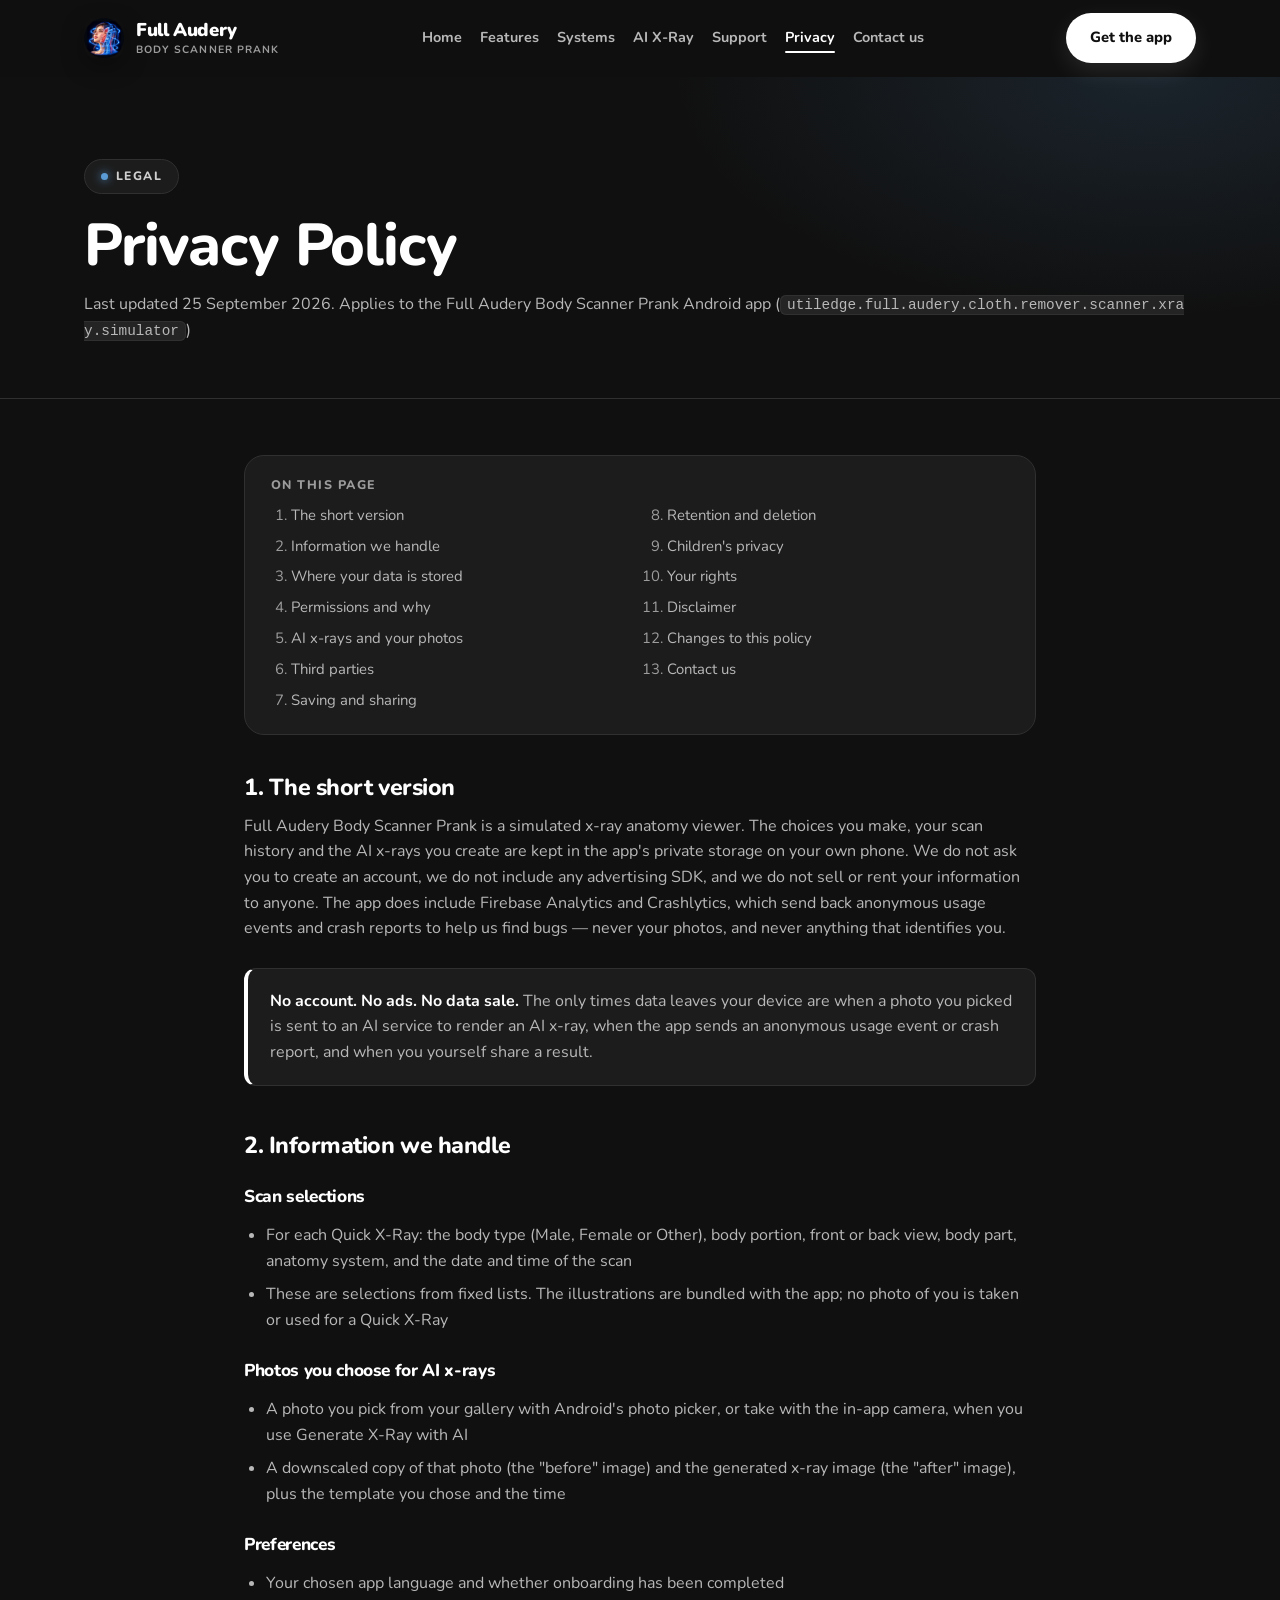
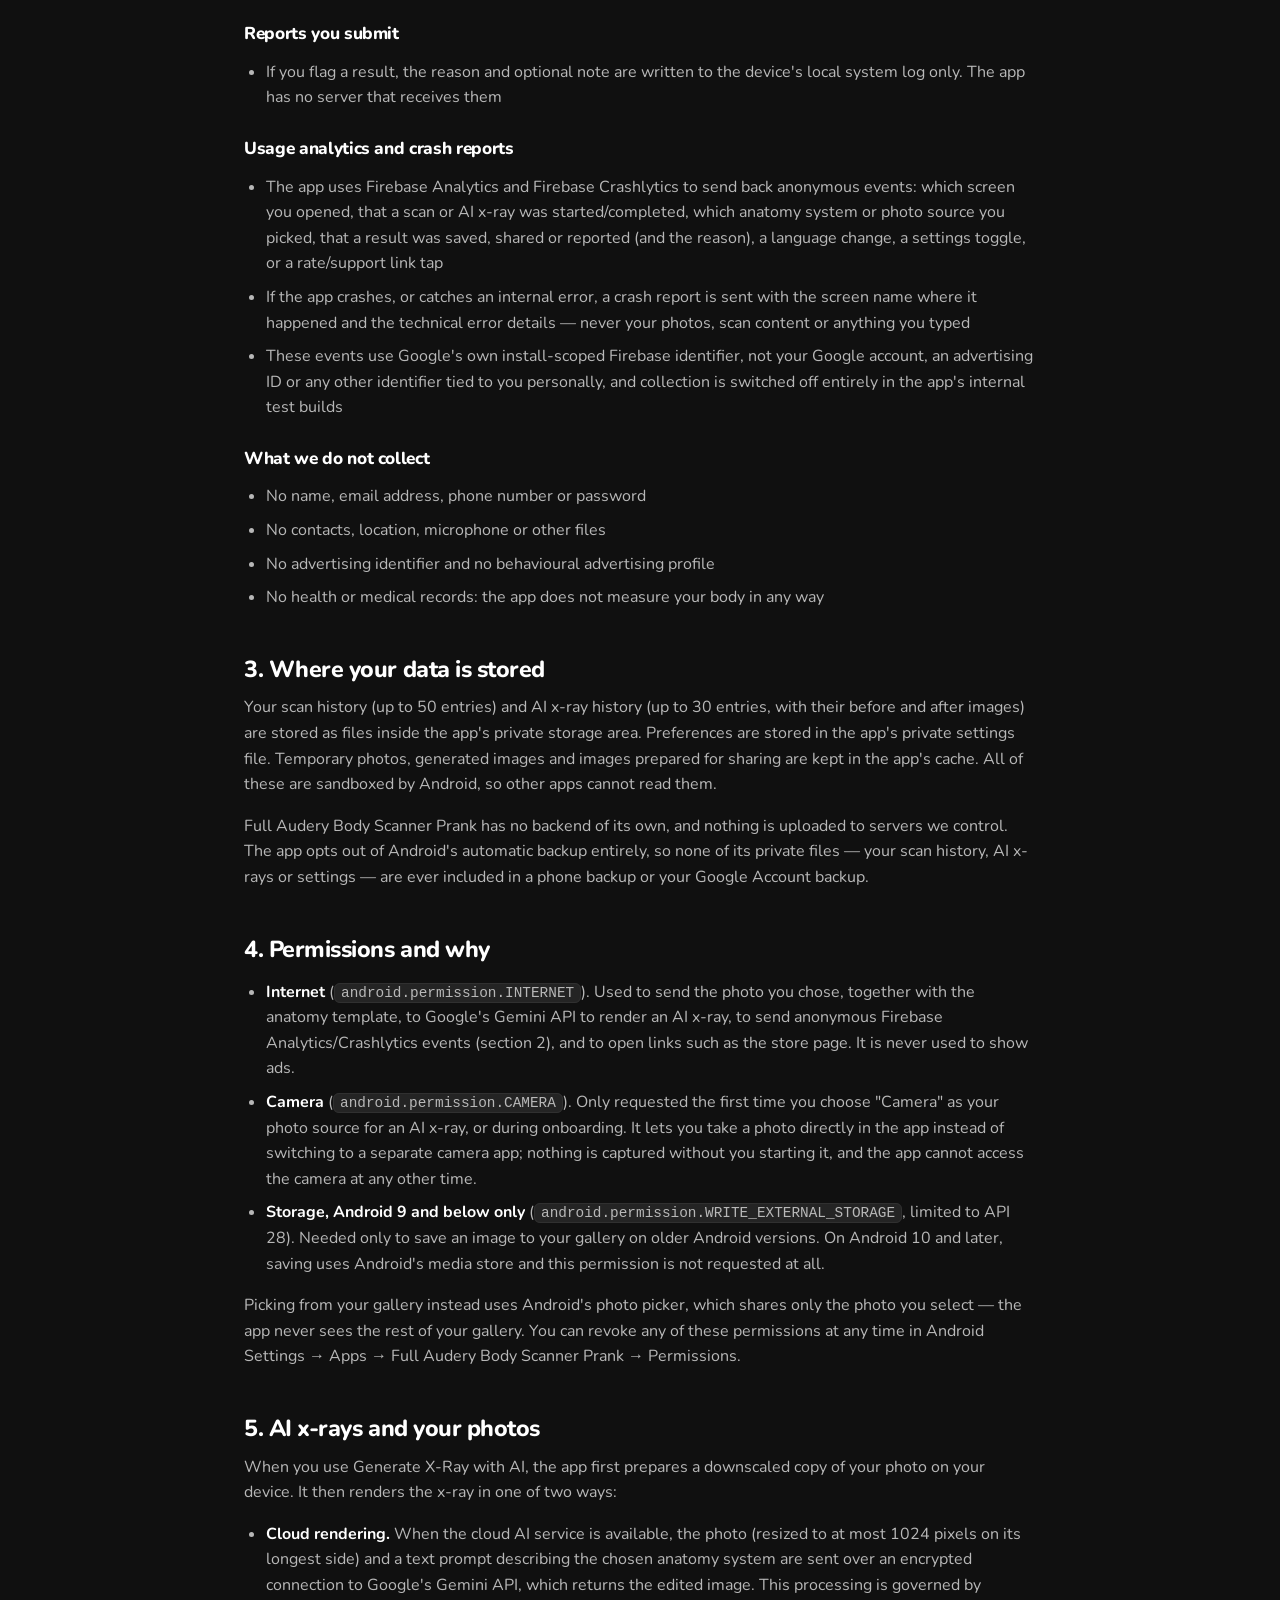
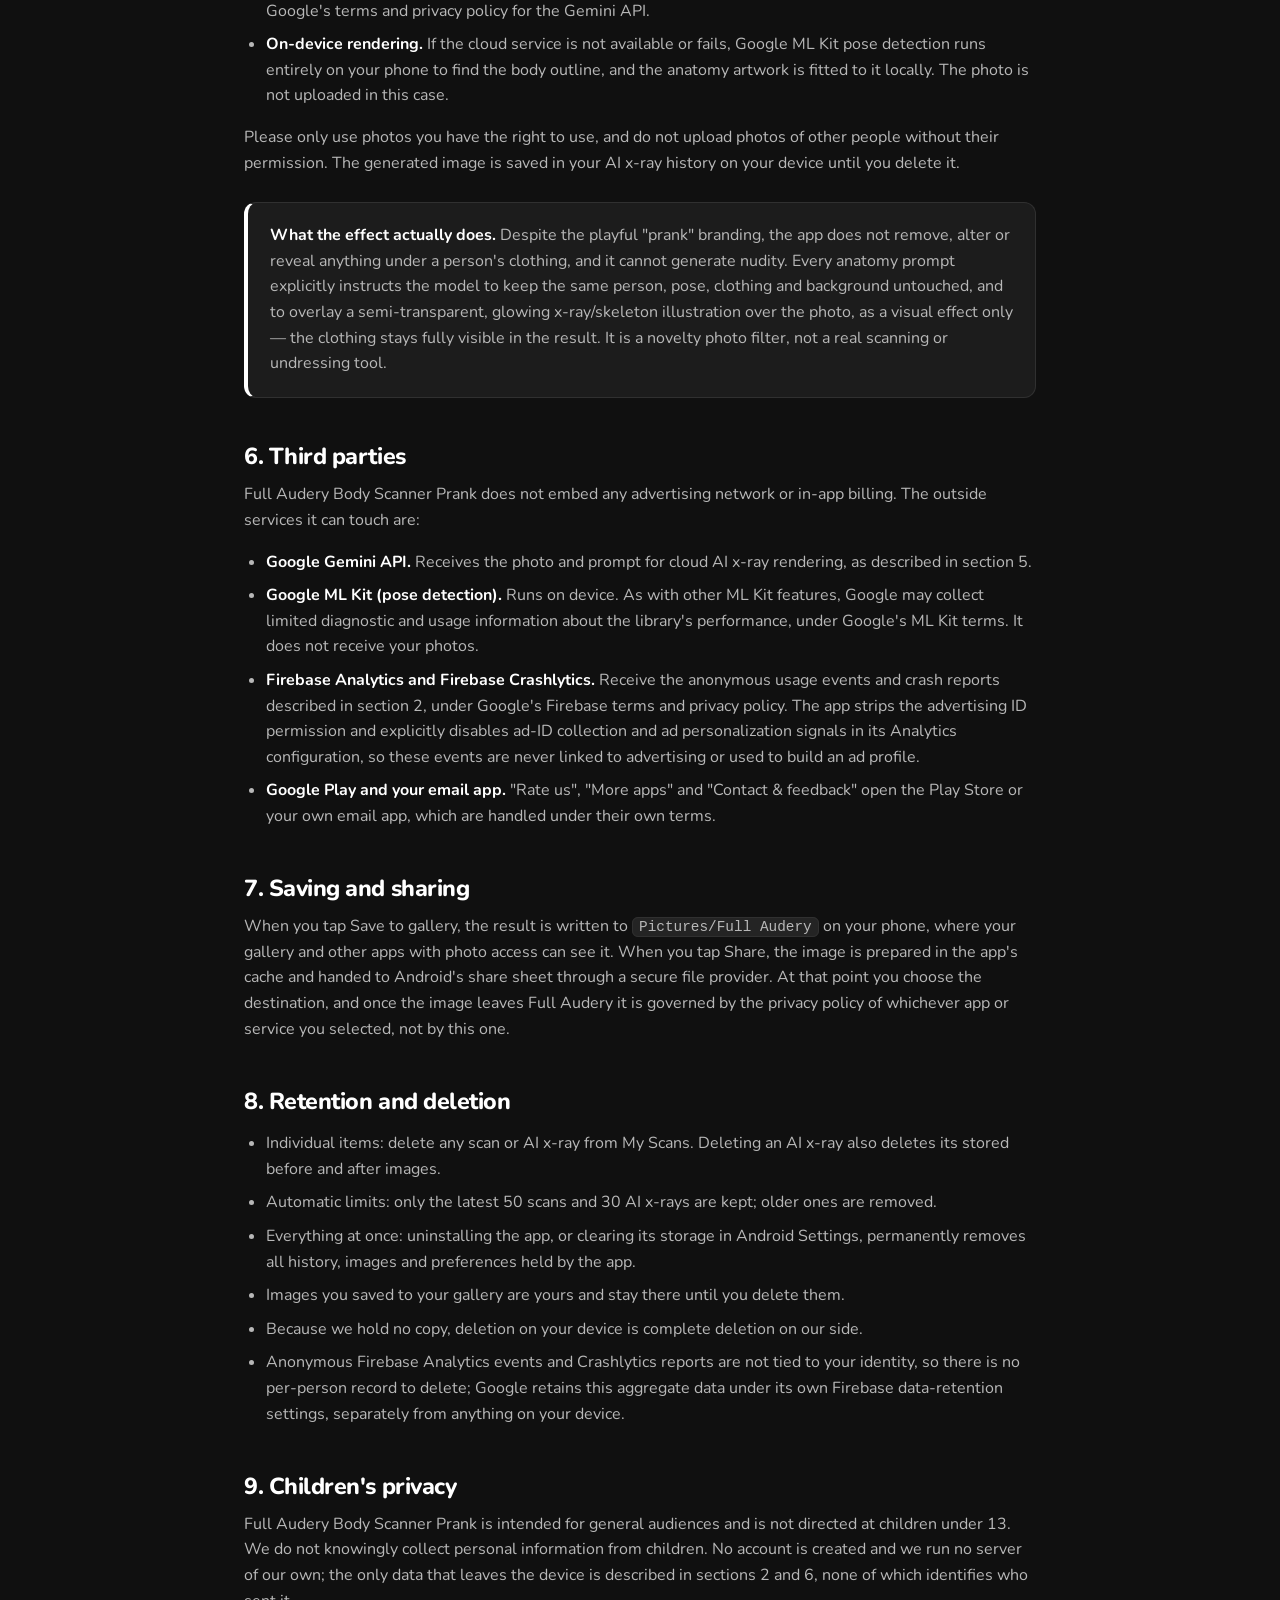
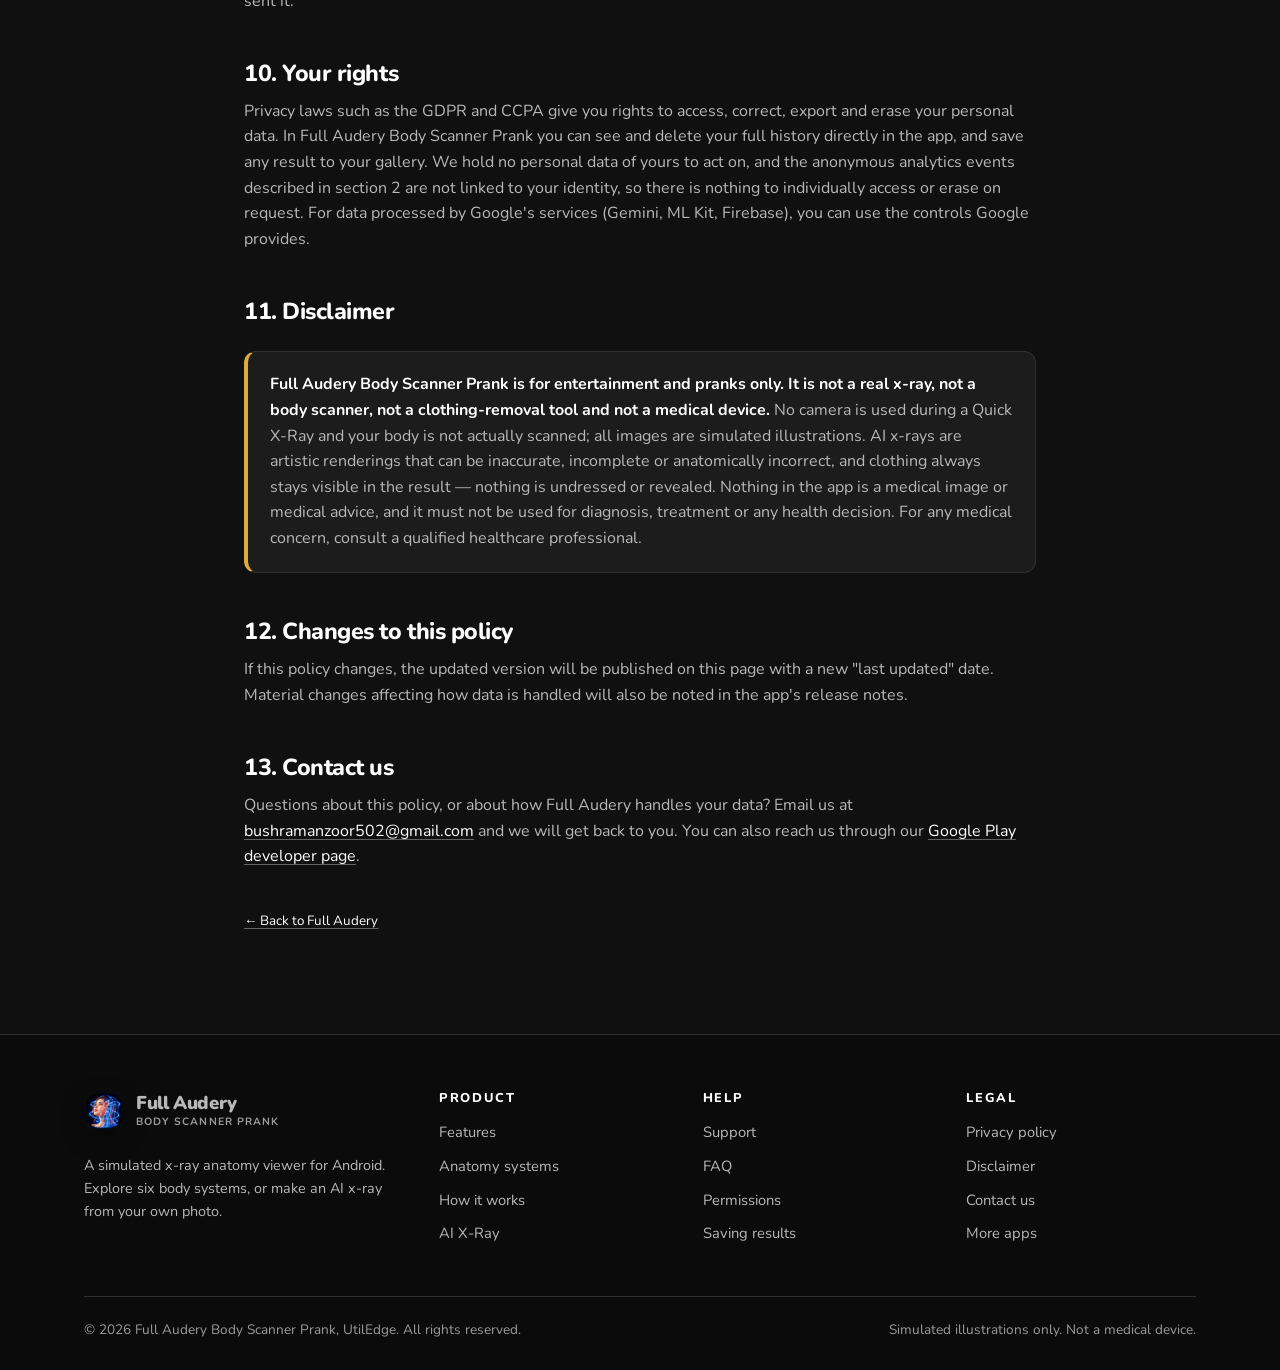
==== commit 8bb6bd74: "Rewrite privacy policy: app now has Camera permission + Firebase Re-checked the app's current source" ====
--- a/privacy.html
+++ b/privacy.html
@@ -4,7 +4,7 @@
 <meta charset="utf-8">
 <meta name="viewport" content="width=device-width, initial-scale=1">
 <title>Privacy Policy for Full Audery Body Scanner Prank</title>
-<meta name="description" content="How Full Audery Body Scanner Prank handles your data: scan history stored locally on your device, no account, no ads or analytics SDKs, and photos sent to an AI service only when you create an AI x-ray.">
+<meta name="description" content="How Full Audery Body Scanner Prank handles your data: scan history stored locally on your device, no account, no ads, anonymous crash and usage analytics only, and photos sent to an AI service only when you create an AI x-ray.">
 <meta name="theme-color" content="#101010">
 <meta name="color-scheme" content="dark">
 <link rel="icon" href="assets/img/icons/launcher_round.png?v=2">
@@ -83,16 +83,18 @@
 
     <h2 id="pp-summary">1. The short version</h2>
     <p>
-      Full Audery is a simulated x-ray anatomy viewer. The choices you make, your scan history and the
-      AI x-rays you create are kept in the app's private storage on your own phone. We do not ask you to
-      create an account, we do not include advertising or analytics SDKs, and we do not sell or rent your
-      information to anyone.
+      Full Audery Body Scanner Prank is a simulated x-ray anatomy viewer. The choices you make, your
+      scan history and the AI x-rays you create are kept in the app's private storage on your own phone.
+      We do not ask you to create an account, we do not include any advertising SDK, and we do not sell
+      or rent your information to anyone. The app does include Firebase Analytics and Crashlytics, which
+      send back anonymous usage events and crash reports to help us find bugs — never your photos, and
+      never anything that identifies you.
     </p>
 
     <div class="callout">
-      <p><strong>No account. No ads. No analytics SDK. No data sale.</strong> The only times data leaves
-      your device are when a photo you picked is sent to an AI service to render an AI x-ray, and when you
-      yourself share a result.</p>
+      <p><strong>No account. No ads. No data sale.</strong> The only times data leaves your device are
+      when a photo you picked is sent to an AI service to render an AI x-ray, when the app sends an
+      anonymous usage event or crash report, and when you yourself share a result.</p>
     </div>
 
     <h2 id="pp-collect">2. Information we handle</h2>
@@ -107,7 +109,7 @@
 
     <h3>Photos you choose for AI x-rays</h3>
     <ul>
-      <li>A photo you pick from your gallery with Android's photo picker, or take with your camera app,
+      <li>A photo you pick from your gallery with Android's photo picker, or take with the in-app camera,
           when you use Generate X-Ray with AI</li>
       <li>A downscaled copy of that photo (the "before" image) and the generated x-ray image (the "after"
           image), plus the template you chose and the time</li>
@@ -122,6 +124,20 @@
     <ul>
       <li>If you flag a result, the reason and optional note are written to the device's local system log
           only. The app has no server that receives them</li>
+    </ul>
+
+    <h3>Usage analytics and crash reports</h3>
+    <ul>
+      <li>The app uses Firebase Analytics and Firebase Crashlytics to send back anonymous events: which
+          screen you opened, that a scan or AI x-ray was started/completed, which anatomy system or photo
+          source you picked, that a result was saved, shared or reported (and the reason), a language
+          change, a settings toggle, or a rate/support link tap</li>
+      <li>If the app crashes, or catches an internal error, a crash report is sent with the screen name
+          where it happened and the technical error details — never your photos, scan content or anything
+          you typed</li>
+      <li>These events use Google's own install-scoped Firebase identifier, not your Google account, an
+          advertising ID or any other identifier tied to you personally, and collection is switched off
+          entirely in the app's internal test builds</li>
     </ul>
 
     <h3>What we do not collect</h3>
@@ -140,27 +156,31 @@
       kept in the app's cache. All of these are sandboxed by Android, so other apps cannot read them.
     </p>
     <p>
-      Full Audery has no backend of its own, and nothing is uploaded to servers we control. The app
-      uses Android's standard backup settings, so if you have turned on Google backup for your device,
-      Android may include the app's private files in your personal device backup, held in your own
-      Google account under Google's terms.
+      Full Audery Body Scanner Prank has no backend of its own, and nothing is uploaded to servers we
+      control. The app opts out of Android's automatic backup entirely, so none of its private files —
+      your scan history, AI x-rays or settings — are ever included in a phone backup or your Google
+      Account backup.
     </p>
 
     <h2 id="pp-permissions">4. Permissions and why</h2>
     <ul>
       <li><strong>Internet</strong> (<code>android.permission.INTERNET</code>). Used to send the photo you
-          chose, together with the anatomy template, to Google's Gemini API to render an AI x-ray, and to
-          open links such as the store page. It is not used for ads or analytics.</li>
+          chose, together with the anatomy template, to Google's Gemini API to render an AI x-ray, to send
+          anonymous Firebase Analytics/Crashlytics events (section 2), and to open links such as the store
+          page. It is never used to show ads.</li>
+      <li><strong>Camera</strong> (<code>android.permission.CAMERA</code>). Only requested the first time
+          you choose "Camera" as your photo source for an AI x-ray, or during onboarding. It lets you take
+          a photo directly in the app instead of switching to a separate camera app; nothing is captured
+          without you starting it, and the app cannot access the camera at any other time.</li>
       <li><strong>Storage, Android 9 and below only</strong>
           (<code>android.permission.WRITE_EXTERNAL_STORAGE</code>, limited to API 28). Needed only to save
           an image to your gallery on older Android versions. On Android 10 and later, saving uses
           Android's media store and this permission is not requested at all.</li>
     </ul>
     <p>
-      Full Audery does <strong>not</strong> request the camera permission: when you take a photo, Android's
-      own camera app captures it and hands just that image back. Picking from your gallery uses Android's
-      photo picker, which shares only the photo you select. You can revoke permissions at any time in
-      Android Settings → Apps → Full Audery Body Scanner Prank → Permissions.
+      Picking from your gallery instead uses Android's photo picker, which shares only the photo you
+      select — the app never sees the rest of your gallery. You can revoke any of these permissions at
+      any time in Android Settings → Apps → Full Audery Body Scanner Prank → Permissions.
     </p>
 
     <h2 id="pp-ai">5. AI x-rays and your photos</h2>
@@ -195,8 +215,8 @@
 
     <h2 id="pp-thirdparty">6. Third parties</h2>
     <p>
-      Full Audery does not embed advertising networks, analytics SDKs, crash reporters, Firebase or in-app
-      billing. The outside services it can touch are:
+      Full Audery Body Scanner Prank does not embed any advertising network or in-app billing. The
+      outside services it can touch are:
     </p>
     <ul>
       <li><strong>Google Gemini API.</strong> Receives the photo and prompt for cloud AI x-ray rendering, as
@@ -204,6 +224,11 @@
       <li><strong>Google ML Kit (pose detection).</strong> Runs on device. As with other ML Kit features,
           Google may collect limited diagnostic and usage information about the library's performance, under
           Google's ML Kit terms. It does not receive your photos.</li>
+      <li><strong>Firebase Analytics and Firebase Crashlytics.</strong> Receive the anonymous usage events
+          and crash reports described in section 2, under Google's Firebase terms and privacy policy. The
+          app strips the advertising ID permission and explicitly disables ad-ID collection and ad
+          personalization signals in its Analytics configuration, so these events are never linked to
+          advertising or used to build an ad profile.</li>
       <li><strong>Google Play and your email app.</strong> "Rate us", "More apps" and "Contact &amp;
           feedback" open the Play Store or your own email app, which are handled under their own terms.</li>
     </ul>
@@ -226,21 +251,27 @@
           removes all history, images and preferences held by the app.</li>
       <li>Images you saved to your gallery are yours and stay there until you delete them.</li>
       <li>Because we hold no copy, deletion on your device is complete deletion on our side.</li>
+      <li>Anonymous Firebase Analytics events and Crashlytics reports are not tied to your identity, so
+          there is no per-person record to delete; Google retains this aggregate data under its own
+          Firebase data-retention settings, separately from anything on your device.</li>
     </ul>
 
     <h2 id="pp-children">9. Children's privacy</h2>
     <p>
-      Full Audery is intended for general audiences and is not directed at children under 13. We do not
-      knowingly collect personal information from children. As no account is created and we run no server,
-      no child's information is transmitted to us.
+      Full Audery Body Scanner Prank is intended for general audiences and is not directed at children
+      under 13. We do not knowingly collect personal information from children. No account is created and
+      we run no server of our own; the only data that leaves the device is described in sections 2 and 6,
+      none of which identifies who sent it.
     </p>
 
     <h2 id="pp-rights">10. Your rights</h2>
     <p>
       Privacy laws such as the GDPR and CCPA give you rights to access, correct, export and erase your
-      personal data. In Full Audery you can see and delete your full history directly in the app, and save
-      any result to your gallery. There is no request to file with us, because we hold no copy of your data.
-      For data processed by Google's services, you can use the controls Google provides.
+      personal data. In Full Audery Body Scanner Prank you can see and delete your full history directly
+      in the app, and save any result to your gallery. We hold no personal data of yours to act on, and
+      the anonymous analytics events described in section 2 are not linked to your identity, so there is
+      nothing to individually access or erase on request. For data processed by Google's services
+      (Gemini, ML Kit, Firebase), you can use the controls Google provides.
     </p>
 
     <h2 id="disclaimer">11. Disclaimer</h2>
--- a/assets/css/style.css
+++ b/assets/css/style.css
@@ -1,5 +1,5 @@
 /* =========================================================================
-   FullAudery — website styles
+   Full Audery Body Scanner Prank — website styles
    Palette mirrors the Android app (ui/theme/Color.kt + Theme.kt). The app
    ships one dark colour scheme (darkColorScheme), so the site is dark too;
    the one light surface is LightGrey, the app's "anatomyPanel".
@@ -49,10 +49,6 @@
 
   --maxw: 1160px;
   --gutter: 24px;
-
-  /* Faint, tiled brand mark laid over the proprietary illustrations so a
-     saved copy still carries the FullAudery name. */
-  --watermark: url("data:image/svg+xml,%3Csvg xmlns='http://www.w3.org/2000/svg' width='230' height='92'%3E%3Ctext x='6' y='58' font-family='Nunito, sans-serif' font-size='15' font-weight='800' letter-spacing='2' fill='%23ffffff' fill-opacity='0.07' transform='rotate(-22 115 46)'%3EFULLAUDERY%3C/text%3E%3C/svg%3E");
 }
 
 /* ---------- Reset ---------- */
@@ -175,9 +171,6 @@
 .phone { position: relative; width: 100%; max-width: 310px; margin-inline: auto; background: #050505; border-radius: 42px; padding: 10px;
   box-shadow: 0 34px 70px rgba(0,0,0,.7), 0 0 0 1px var(--line), 0 0 60px rgba(91,155,213,.12); }
 .phone::before { content: ""; position: absolute; top: 18px; left: 50%; transform: translateX(-50%); width: 92px; height: 7px; border-radius: 99px; background: rgba(255,255,255,.18); z-index: 3; }
-.phone::after { content: ""; position: absolute; left: 10px; right: 10px; top: 10px; bottom: 10px; border-radius: 33px;
-  background-image: var(--watermark); background-repeat: repeat; background-size: 230px 92px;
-  pointer-events: none; z-index: 2; }
 .phone img { width: 100%; border-radius: 33px; display: block; aspect-ratio: 2 / 3; object-fit: cover; }
 .phone-hero { transform: rotate(-1.4deg); }
 .phone-float { animation: floaty 6.5s ease-in-out infinite; }
@@ -278,8 +271,6 @@
 .screens-grid { display: flex; flex-wrap: wrap; justify-content: center; align-items: flex-start; gap: 24px; }
 .screen-item { margin: 0; text-align: center; flex: 0 1 calc((100% - 5 * 24px) / 6); max-width: 190px; min-width: 0; }
 .panel { position: relative; overflow: hidden; background: var(--light-grey); border-radius: 22px; padding: 12px 8px 4px; border: 1px solid var(--line); box-shadow: var(--card-shadow-sm); transition: transform .22s ease; }
-.panel::after { content: ""; position: absolute; inset: 0; background-image: var(--watermark); background-repeat: repeat; background-size: 230px 92px;
-  filter: invert(1); pointer-events: none; z-index: 2; }
 .screen-item:hover .panel { transform: translateY(-5px); }
 .panel img { width: 100%; aspect-ratio: 390 / 648; object-fit: contain; }
 .screen-item figcaption { margin-top: 14px; }
@@ -289,8 +280,6 @@
 
 /* ---------- Compare (before / after slider) ---------- */
 .compare { position: relative; max-width: 330px; margin-inline: auto; border-radius: 28px; overflow: hidden; background: var(--light-grey); border: 1px solid var(--line); box-shadow: var(--card-shadow); aspect-ratio: 390 / 648; user-select: none; }
-.compare::after { content: ""; position: absolute; inset: 0; background-image: var(--watermark); background-repeat: repeat; background-size: 230px 92px;
-  filter: invert(1); pointer-events: none; z-index: 3; }
 .compare img { position: absolute; inset: 0; width: 100%; height: 100% !important; object-fit: contain; }
 .compare .after { clip-path: inset(0 0 0 var(--pos, 50%)); }
 .compare .divider { position: absolute; top: 0; bottom: 0; left: var(--pos, 50%); width: 2px; background: var(--near-black); transform: translateX(-1px); pointer-events: none; }
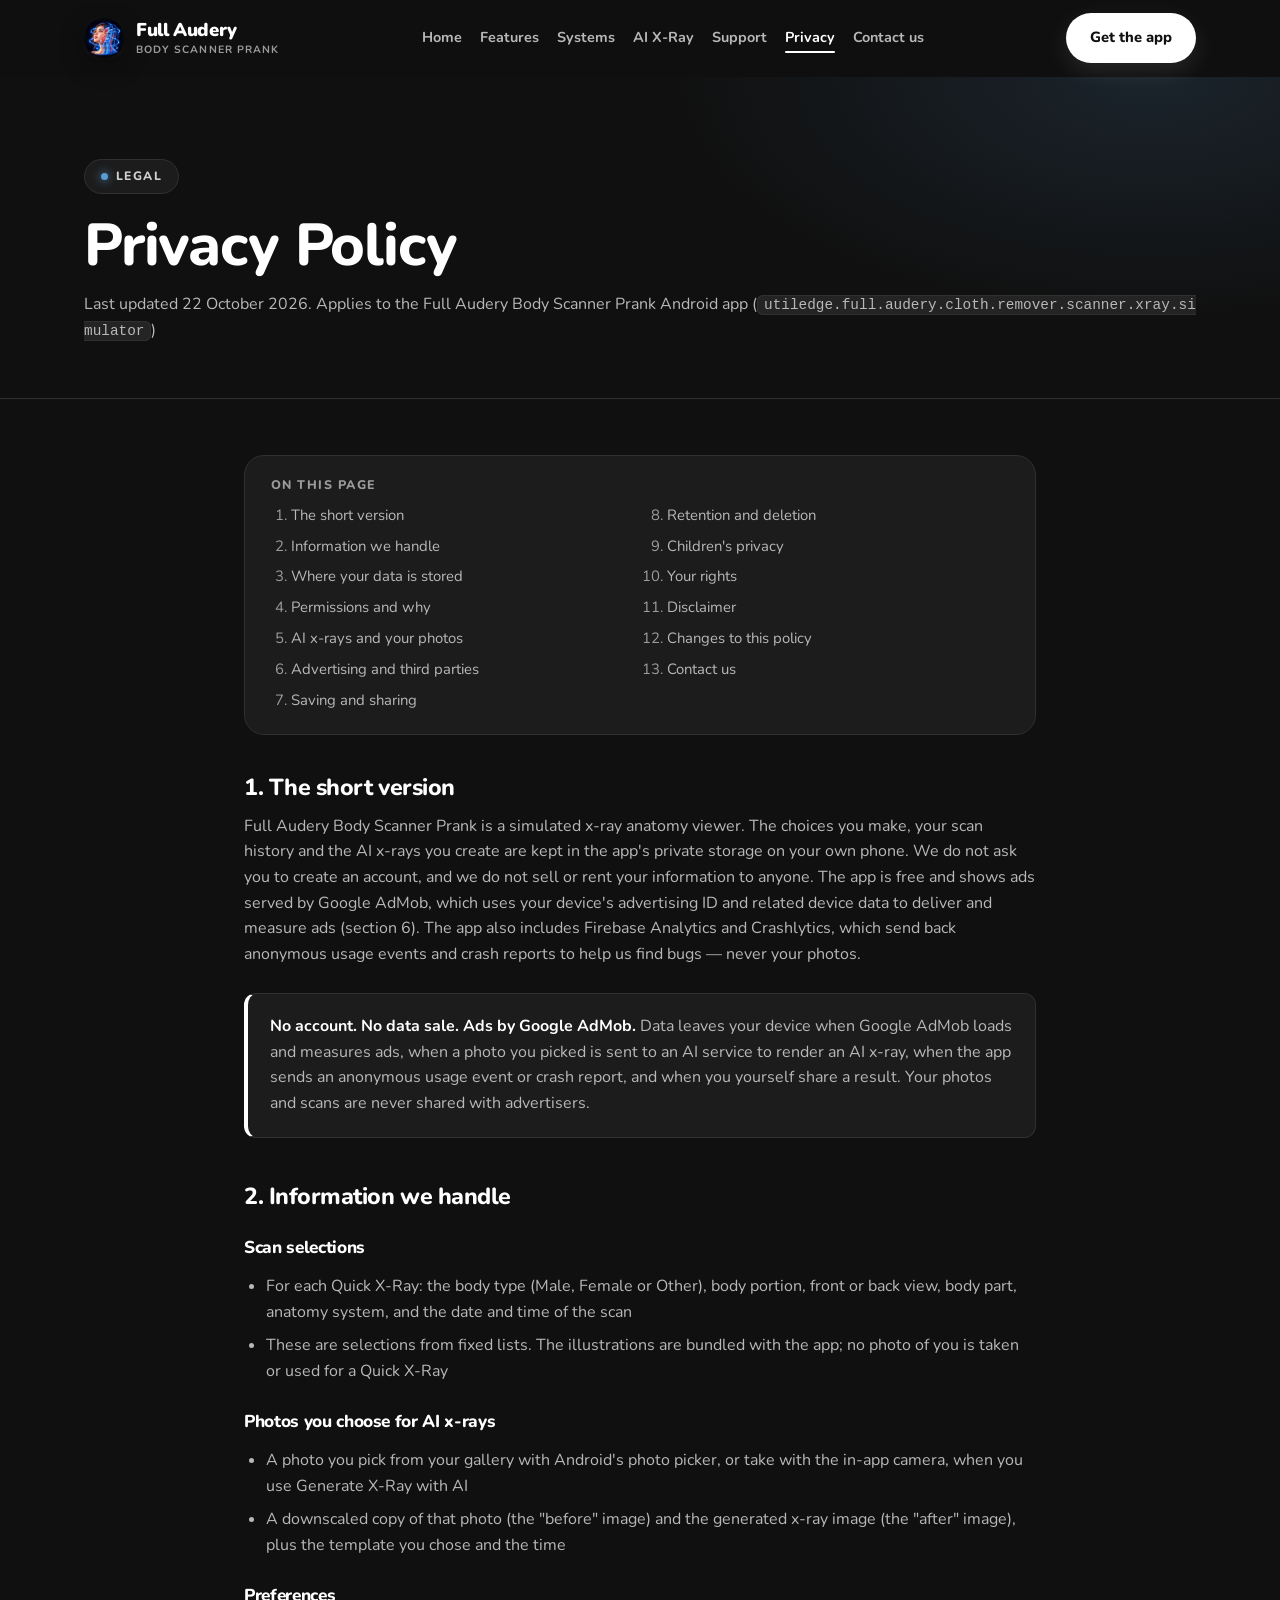
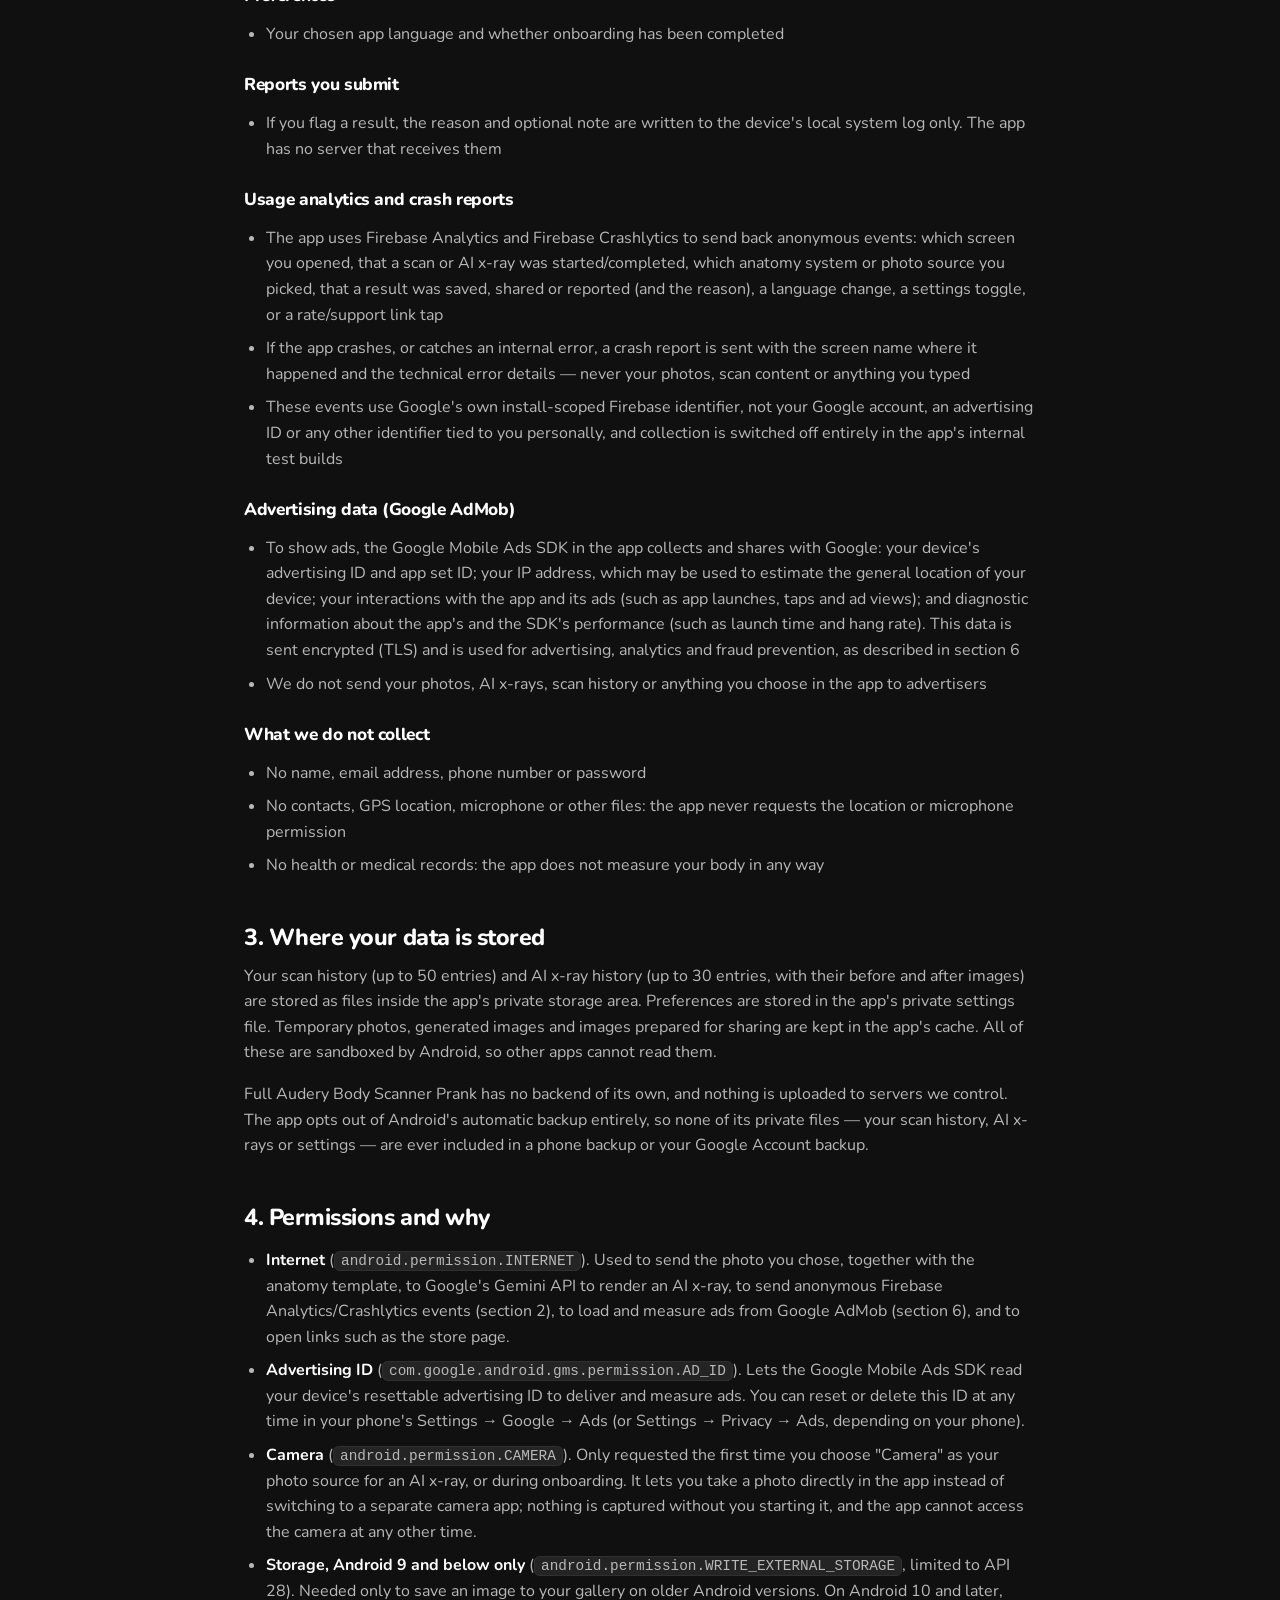
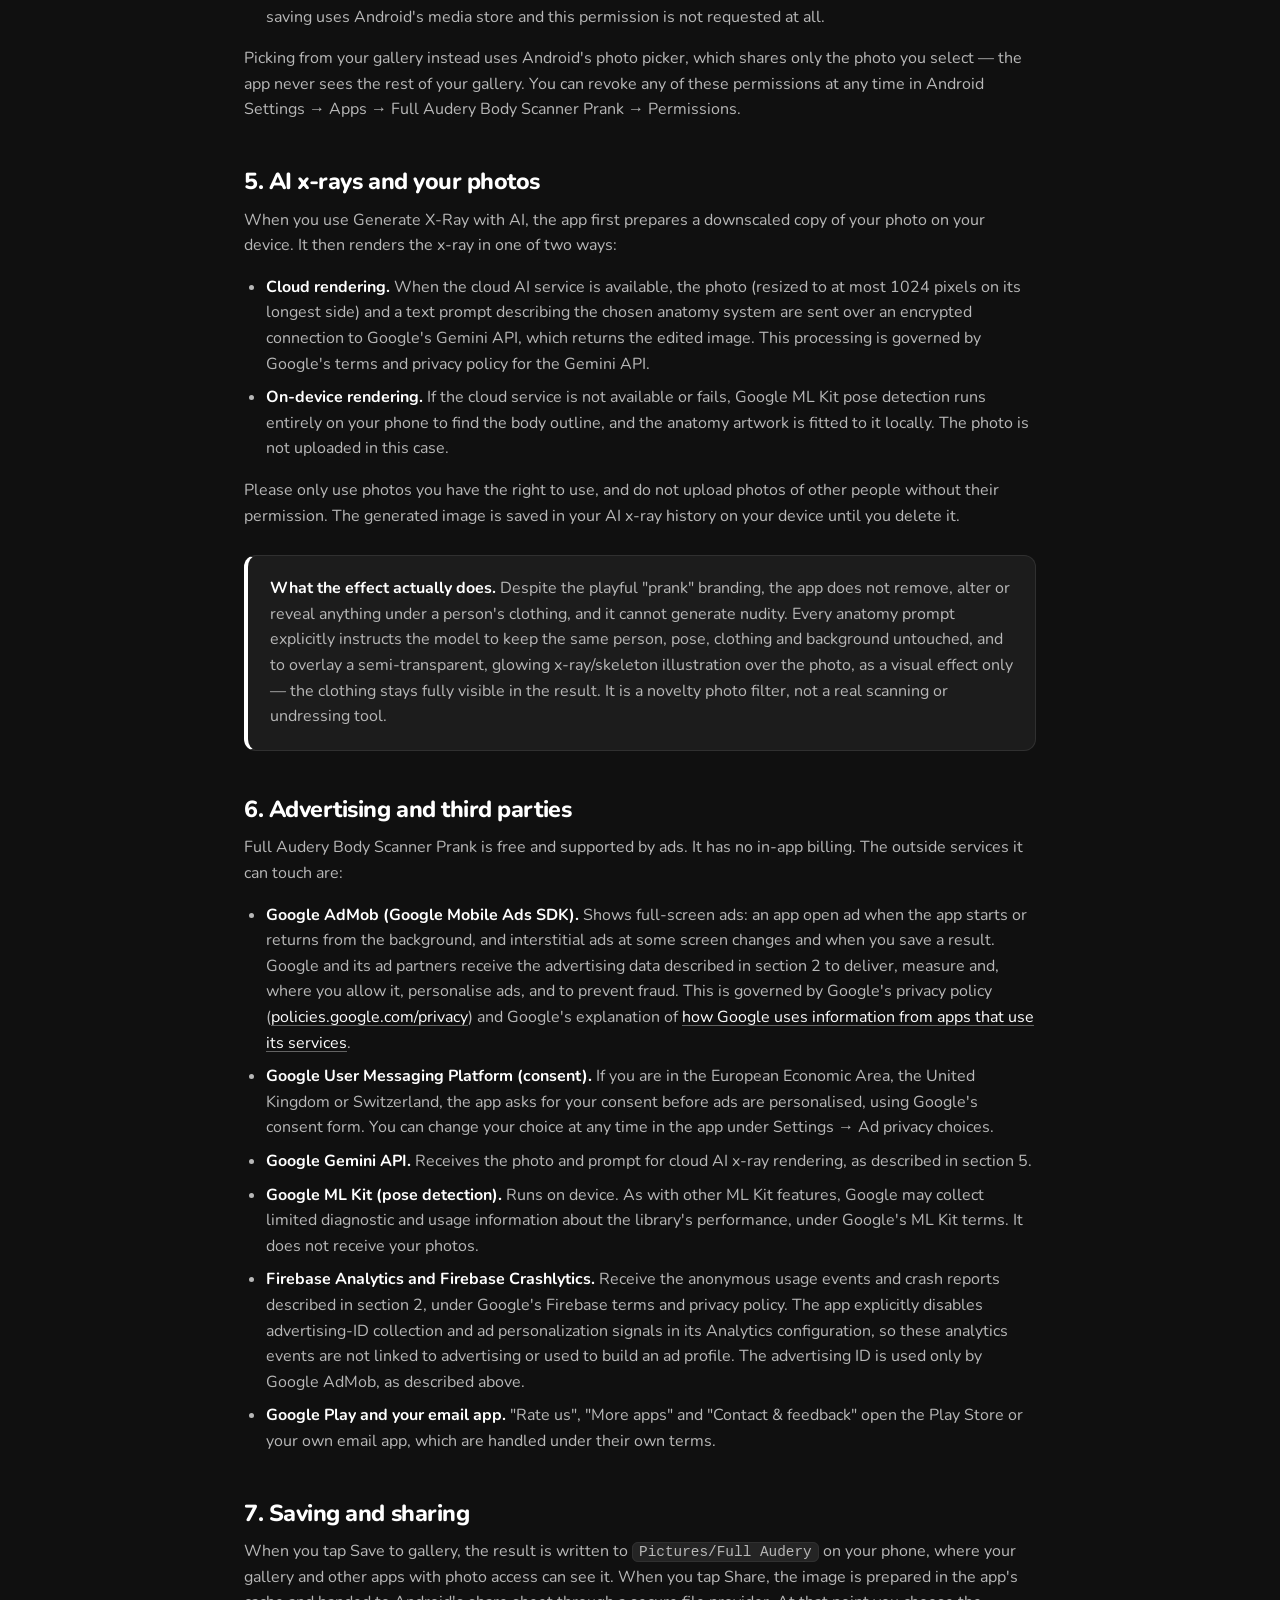
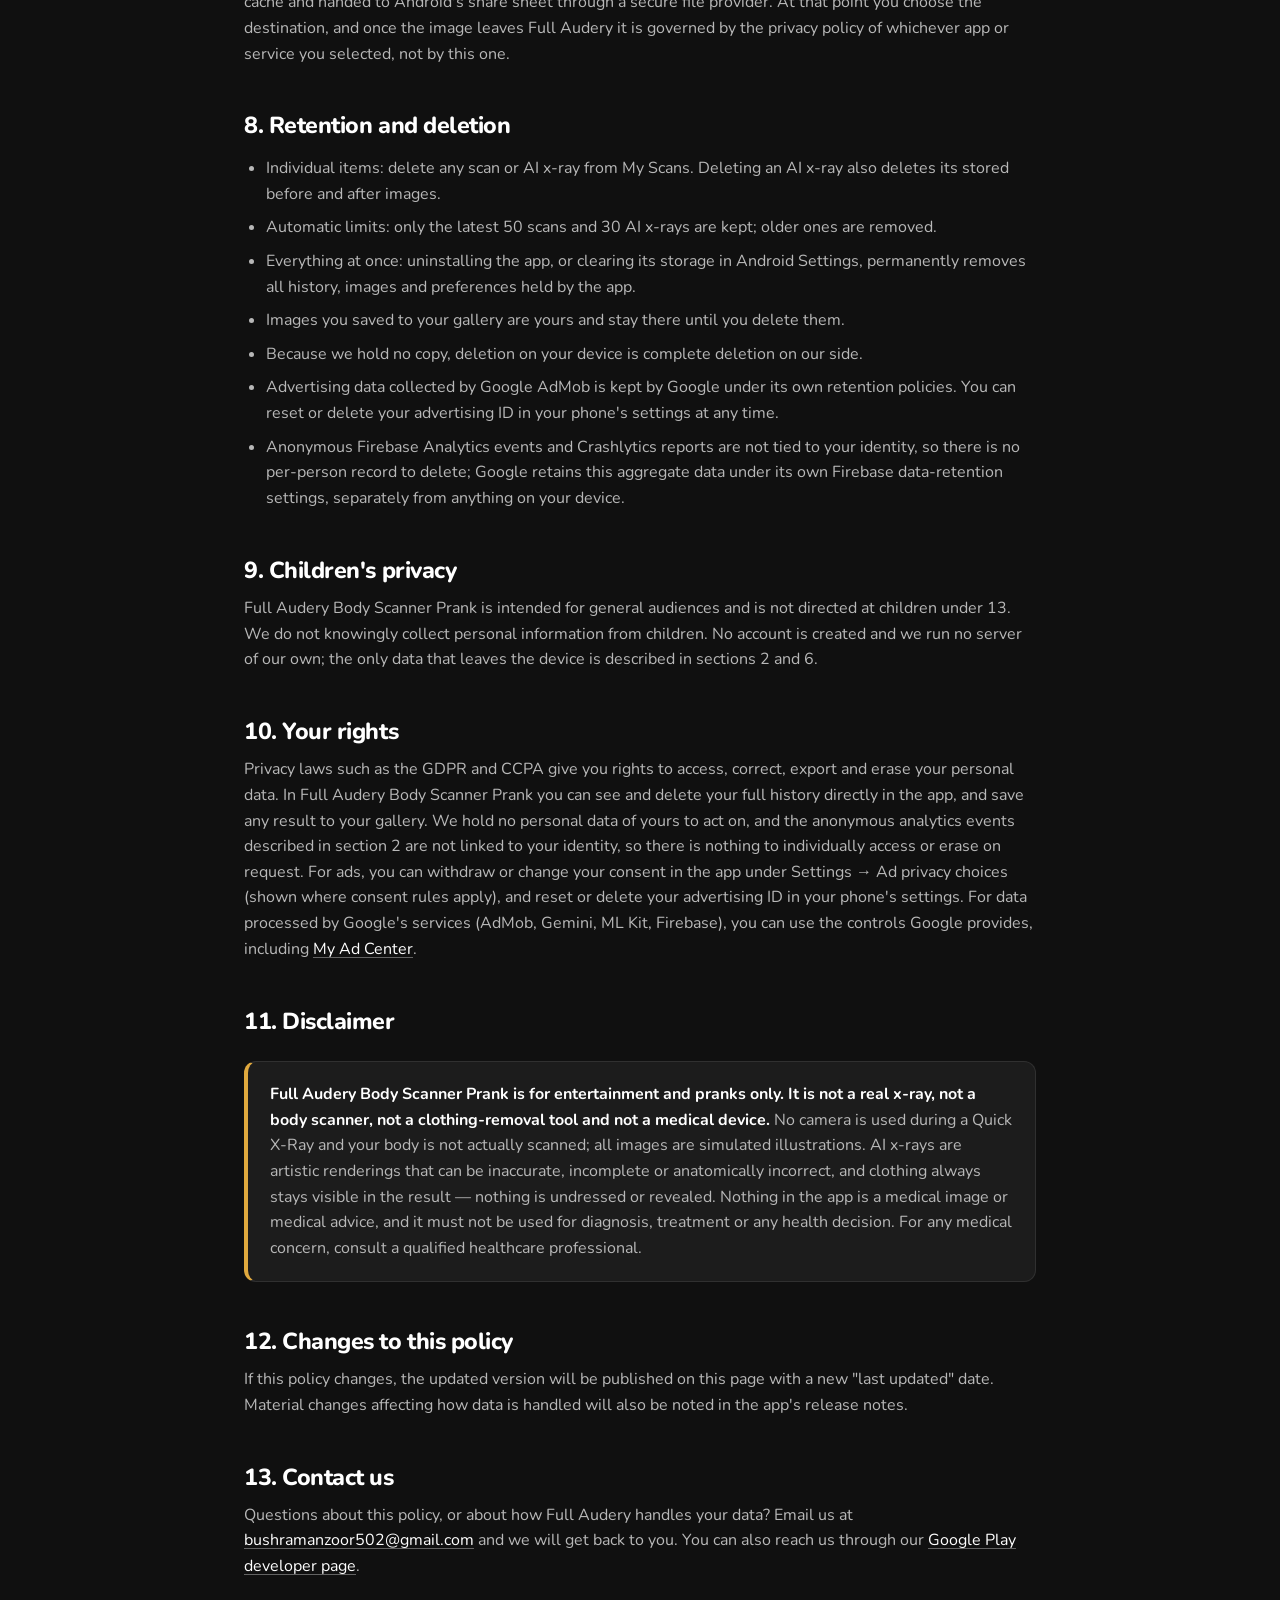
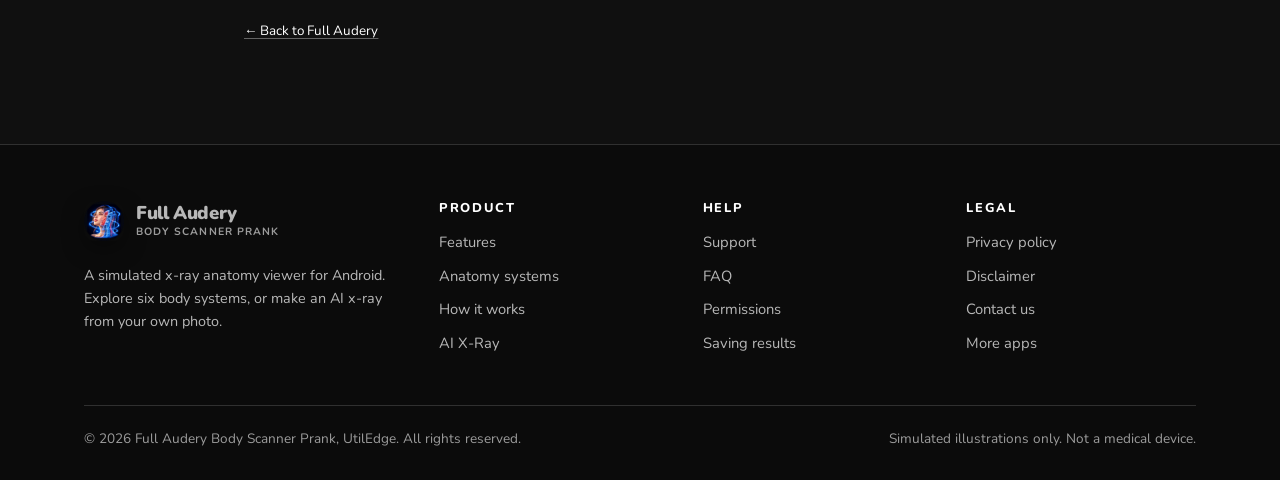
==== commit 753942a6: "Privacy policy and homepage: disclose Google AdMob ads - Remove "no ads" claims (privacy summary, ca" ====
--- a/privacy.html
+++ b/privacy.html
@@ -4,7 +4,7 @@
 <meta charset="utf-8">
 <meta name="viewport" content="width=device-width, initial-scale=1">
 <title>Privacy Policy for Full Audery Body Scanner Prank</title>
-<meta name="description" content="How Full Audery Body Scanner Prank handles your data: scan history stored locally on your device, no account, no ads, anonymous crash and usage analytics only, and photos sent to an AI service only when you create an AI x-ray.">
+<meta name="description" content="How Full Audery Body Scanner Prank handles your data: scan history stored locally on your device, no account, ads served by Google AdMob, anonymous crash and usage analytics, and photos sent to an AI service only when you create an AI x-ray.">
 <meta name="theme-color" content="#101010">
 <meta name="color-scheme" content="dark">
 <link rel="icon" href="assets/img/icons/launcher_round.png?v=2">
@@ -54,7 +54,7 @@
   <div class="wrap">
     <span class="eyebrow">Legal</span>
     <h1>Privacy Policy</h1>
-    <p>Last updated 25 September 2026. Applies to the Full Audery Body Scanner Prank Android app
+    <p>Last updated 22 October 2026. Applies to the Full Audery Body Scanner Prank Android app
        (<code>utiledge.full.audery.cloth.remover.scanner.xray.simulator</code>)</p>
   </div>
 </section>
@@ -70,7 +70,7 @@
         <li><a href="#pp-storage">Where your data is stored</a></li>
         <li><a href="#pp-permissions">Permissions and why</a></li>
         <li><a href="#pp-ai">AI x-rays and your photos</a></li>
-        <li><a href="#pp-thirdparty">Third parties</a></li>
+        <li><a href="#pp-thirdparty">Advertising and third parties</a></li>
         <li><a href="#pp-sharing">Saving and sharing</a></li>
         <li><a href="#pp-retention">Retention and deletion</a></li>
         <li><a href="#pp-children">Children's privacy</a></li>
@@ -85,16 +85,18 @@
     <p>
       Full Audery Body Scanner Prank is a simulated x-ray anatomy viewer. The choices you make, your
       scan history and the AI x-rays you create are kept in the app's private storage on your own phone.
-      We do not ask you to create an account, we do not include any advertising SDK, and we do not sell
-      or rent your information to anyone. The app does include Firebase Analytics and Crashlytics, which
-      send back anonymous usage events and crash reports to help us find bugs — never your photos, and
-      never anything that identifies you.
+      We do not ask you to create an account, and we do not sell or rent your information to anyone.
+      The app is free and shows ads served by Google AdMob, which uses your device's advertising ID and
+      related device data to deliver and measure ads (section 6). The app also includes Firebase Analytics
+      and Crashlytics, which send back anonymous usage events and crash reports to help us find bugs —
+      never your photos.
     </p>
 
     <div class="callout">
-      <p><strong>No account. No ads. No data sale.</strong> The only times data leaves your device are
-      when a photo you picked is sent to an AI service to render an AI x-ray, when the app sends an
-      anonymous usage event or crash report, and when you yourself share a result.</p>
+      <p><strong>No account. No data sale. Ads by Google AdMob.</strong> Data leaves your device when
+      Google AdMob loads and measures ads, when a photo you picked is sent to an AI service to render an
+      AI x-ray, when the app sends an anonymous usage event or crash report, and when you yourself share
+      a result. Your photos and scans are never shared with advertisers.</p>
     </div>
 
     <h2 id="pp-collect">2. Information we handle</h2>
@@ -140,11 +142,23 @@
           entirely in the app's internal test builds</li>
     </ul>
 
+    <h3>Advertising data (Google AdMob)</h3>
+    <ul>
+      <li>To show ads, the Google Mobile Ads SDK in the app collects and shares with Google: your device's
+          advertising ID and app set ID; your IP address, which may be used to estimate the general
+          location of your device; your interactions with the app and its ads (such as app launches, taps
+          and ad views); and diagnostic information about the app's and the SDK's performance (such as
+          launch time and hang rate). This data is sent encrypted (TLS) and is used for advertising,
+          analytics and fraud prevention, as described in section 6</li>
+      <li>We do not send your photos, AI x-rays, scan history or anything you choose in the app to
+          advertisers</li>
+    </ul>
+
     <h3>What we do not collect</h3>
     <ul>
       <li>No name, email address, phone number or password</li>
-      <li>No contacts, location, microphone or other files</li>
-      <li>No advertising identifier and no behavioural advertising profile</li>
+      <li>No contacts, GPS location, microphone or other files: the app never requests the location or
+          microphone permission</li>
       <li>No health or medical records: the app does not measure your body in any way</li>
     </ul>
 
@@ -166,8 +180,12 @@
     <ul>
       <li><strong>Internet</strong> (<code>android.permission.INTERNET</code>). Used to send the photo you
           chose, together with the anatomy template, to Google's Gemini API to render an AI x-ray, to send
-          anonymous Firebase Analytics/Crashlytics events (section 2), and to open links such as the store
-          page. It is never used to show ads.</li>
+          anonymous Firebase Analytics/Crashlytics events (section 2), to load and measure ads from
+          Google AdMob (section 6), and to open links such as the store page.</li>
+      <li><strong>Advertising ID</strong> (<code>com.google.android.gms.permission.AD_ID</code>). Lets
+          the Google Mobile Ads SDK read your device's resettable advertising ID to deliver and measure
+          ads. You can reset or delete this ID at any time in your phone's Settings → Google → Ads (or
+          Settings → Privacy → Ads, depending on your phone).</li>
       <li><strong>Camera</strong> (<code>android.permission.CAMERA</code>). Only requested the first time
           you choose "Camera" as your photo source for an AI x-ray, or during onboarding. It lets you take
           a photo directly in the app instead of switching to a separate camera app; nothing is captured
@@ -213,12 +231,24 @@
       </p>
     </div>
 
-    <h2 id="pp-thirdparty">6. Third parties</h2>
-    <p>
-      Full Audery Body Scanner Prank does not embed any advertising network or in-app billing. The
-      outside services it can touch are:
-    </p>
-    <ul>
+    <h2 id="pp-thirdparty">6. Advertising and third parties</h2>
+    <p>
+      Full Audery Body Scanner Prank is free and supported by ads. It has no in-app billing. The outside
+      services it can touch are:
+    </p>
+    <ul>
+      <li><strong>Google AdMob (Google Mobile Ads SDK).</strong> Shows full-screen ads: an app open ad when
+          the app starts or returns from the background, and interstitial ads at some screen changes and
+          when you save a result. Google and its ad partners receive the advertising data described in
+          section 2 to deliver, measure and, where you allow it, personalise ads, and to prevent fraud.
+          This is governed by Google's privacy policy
+          (<a href="https://policies.google.com/privacy" target="_blank" rel="noopener">policies.google.com/privacy</a>)
+          and Google's explanation of
+          <a href="https://policies.google.com/technologies/partner-sites" target="_blank" rel="noopener">how Google uses information from apps that use its services</a>.</li>
+      <li><strong>Google User Messaging Platform (consent).</strong> If you are in the European Economic
+          Area, the United Kingdom or Switzerland, the app asks for your consent before ads are
+          personalised, using Google's consent form. You can change your choice at any time in the app
+          under Settings → Ad privacy choices.</li>
       <li><strong>Google Gemini API.</strong> Receives the photo and prompt for cloud AI x-ray rendering, as
           described in section 5.</li>
       <li><strong>Google ML Kit (pose detection).</strong> Runs on device. As with other ML Kit features,
@@ -226,9 +256,9 @@
           Google's ML Kit terms. It does not receive your photos.</li>
       <li><strong>Firebase Analytics and Firebase Crashlytics.</strong> Receive the anonymous usage events
           and crash reports described in section 2, under Google's Firebase terms and privacy policy. The
-          app strips the advertising ID permission and explicitly disables ad-ID collection and ad
-          personalization signals in its Analytics configuration, so these events are never linked to
-          advertising or used to build an ad profile.</li>
+          app explicitly disables advertising-ID collection and ad personalization signals in its Analytics
+          configuration, so these analytics events are not linked to advertising or used to build an ad
+          profile. The advertising ID is used only by Google AdMob, as described above.</li>
       <li><strong>Google Play and your email app.</strong> "Rate us", "More apps" and "Contact &amp;
           feedback" open the Play Store or your own email app, which are handled under their own terms.</li>
     </ul>
@@ -251,6 +281,8 @@
           removes all history, images and preferences held by the app.</li>
       <li>Images you saved to your gallery are yours and stay there until you delete them.</li>
       <li>Because we hold no copy, deletion on your device is complete deletion on our side.</li>
+      <li>Advertising data collected by Google AdMob is kept by Google under its own retention policies.
+          You can reset or delete your advertising ID in your phone's settings at any time.</li>
       <li>Anonymous Firebase Analytics events and Crashlytics reports are not tied to your identity, so
           there is no per-person record to delete; Google retains this aggregate data under its own
           Firebase data-retention settings, separately from anything on your device.</li>
@@ -260,8 +292,7 @@
     <p>
       Full Audery Body Scanner Prank is intended for general audiences and is not directed at children
       under 13. We do not knowingly collect personal information from children. No account is created and
-      we run no server of our own; the only data that leaves the device is described in sections 2 and 6,
-      none of which identifies who sent it.
+      we run no server of our own; the only data that leaves the device is described in sections 2 and 6.
     </p>
 
     <h2 id="pp-rights">10. Your rights</h2>
@@ -270,8 +301,11 @@
       personal data. In Full Audery Body Scanner Prank you can see and delete your full history directly
       in the app, and save any result to your gallery. We hold no personal data of yours to act on, and
       the anonymous analytics events described in section 2 are not linked to your identity, so there is
-      nothing to individually access or erase on request. For data processed by Google's services
-      (Gemini, ML Kit, Firebase), you can use the controls Google provides.
+      nothing to individually access or erase on request. For ads, you can withdraw or change your consent
+      in the app under Settings → Ad privacy choices (shown where consent rules apply), and reset or delete
+      your advertising ID in your phone's settings. For data processed by Google's services (AdMob,
+      Gemini, ML Kit, Firebase), you can use the controls Google provides, including
+      <a href="https://myadcenter.google.com" target="_blank" rel="noopener">My Ad Center</a>.
     </p>
 
     <h2 id="disclaimer">11. Disclaimer</h2>
@@ -362,7 +396,9 @@
   </div>
 </footer>
 
-<a class="to-top" href="#top" aria-label="Back to top">↑</a>
+<a class="to-top" href="#top" aria-label="Back to top">
+  <svg viewBox="0 0 24 24" fill="none" stroke="currentColor" stroke-width="2.4" stroke-linecap="round" stroke-linejoin="round" aria-hidden="true"><path d="M12 19V5"/><path d="m5 12 7-7 7 7"/></svg>
+</a>
 
 <script src="assets/js/main.js?v=1"></script>
 </body>
